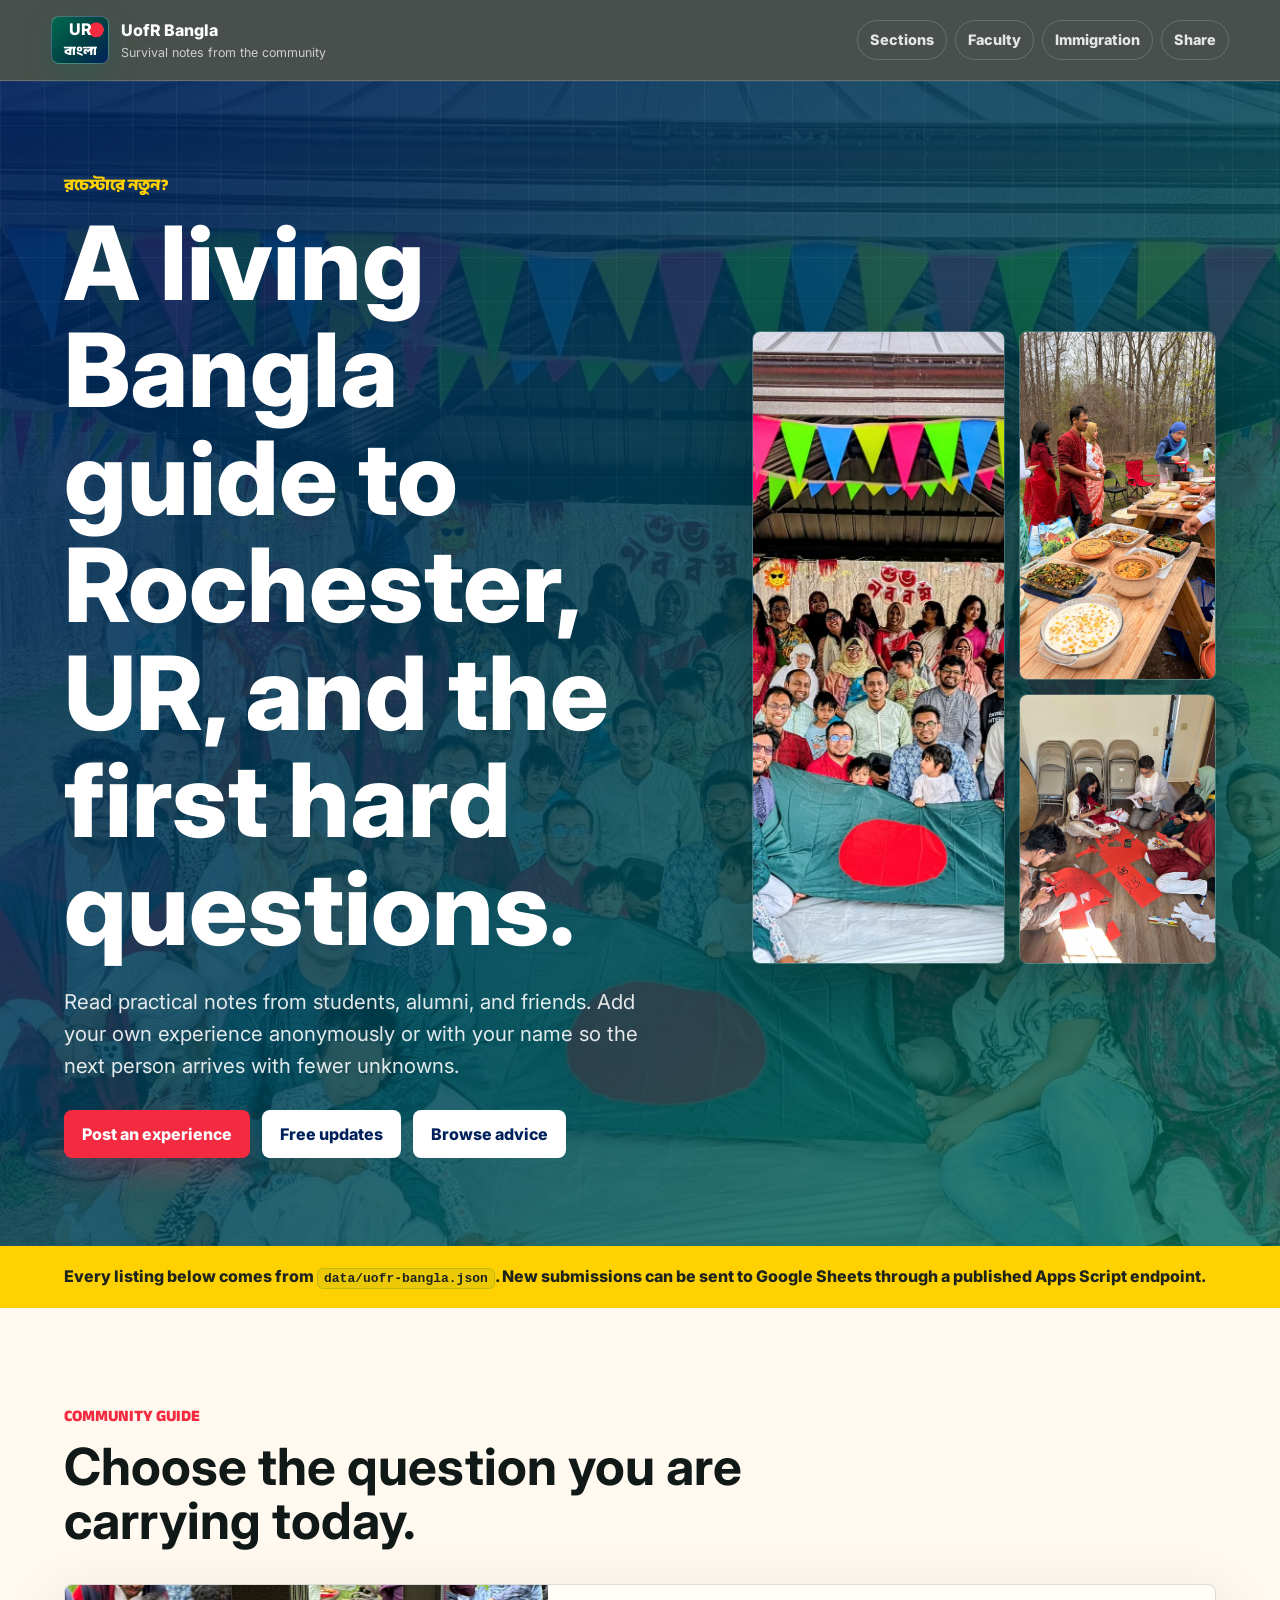
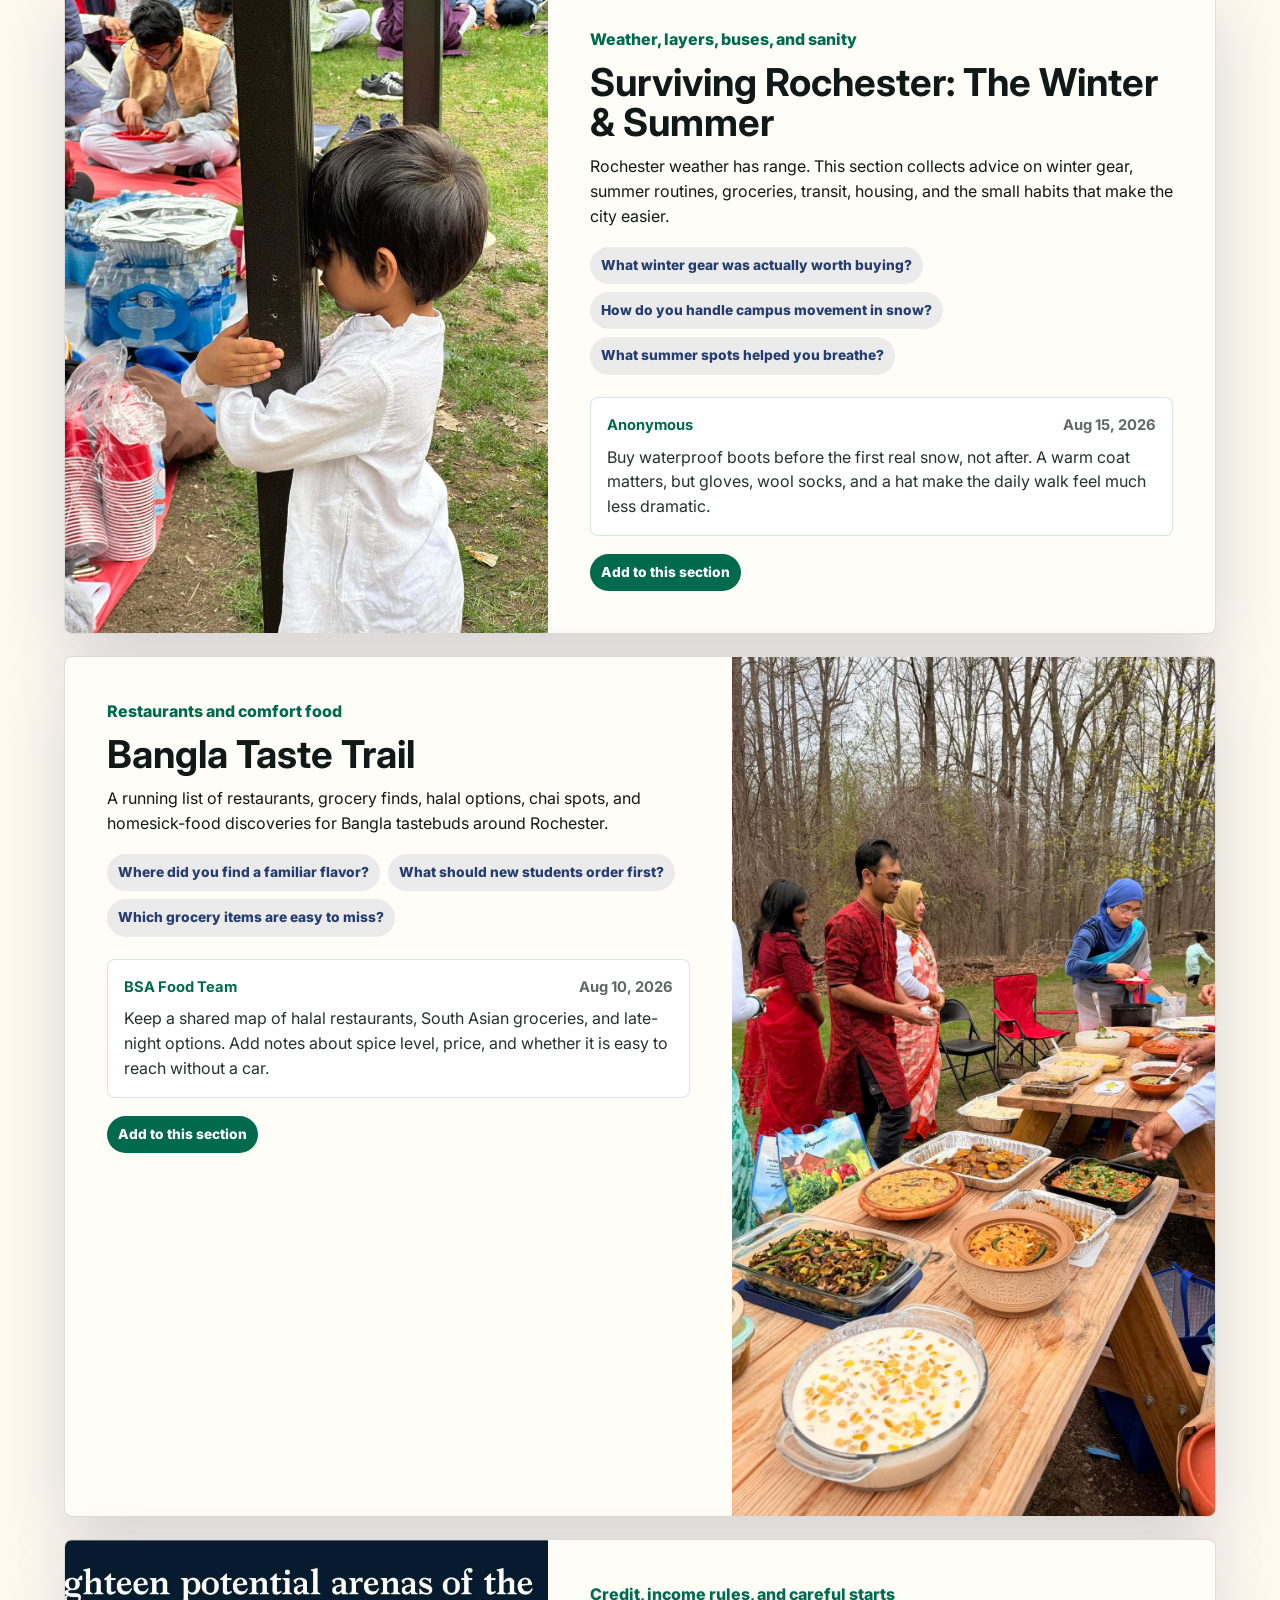
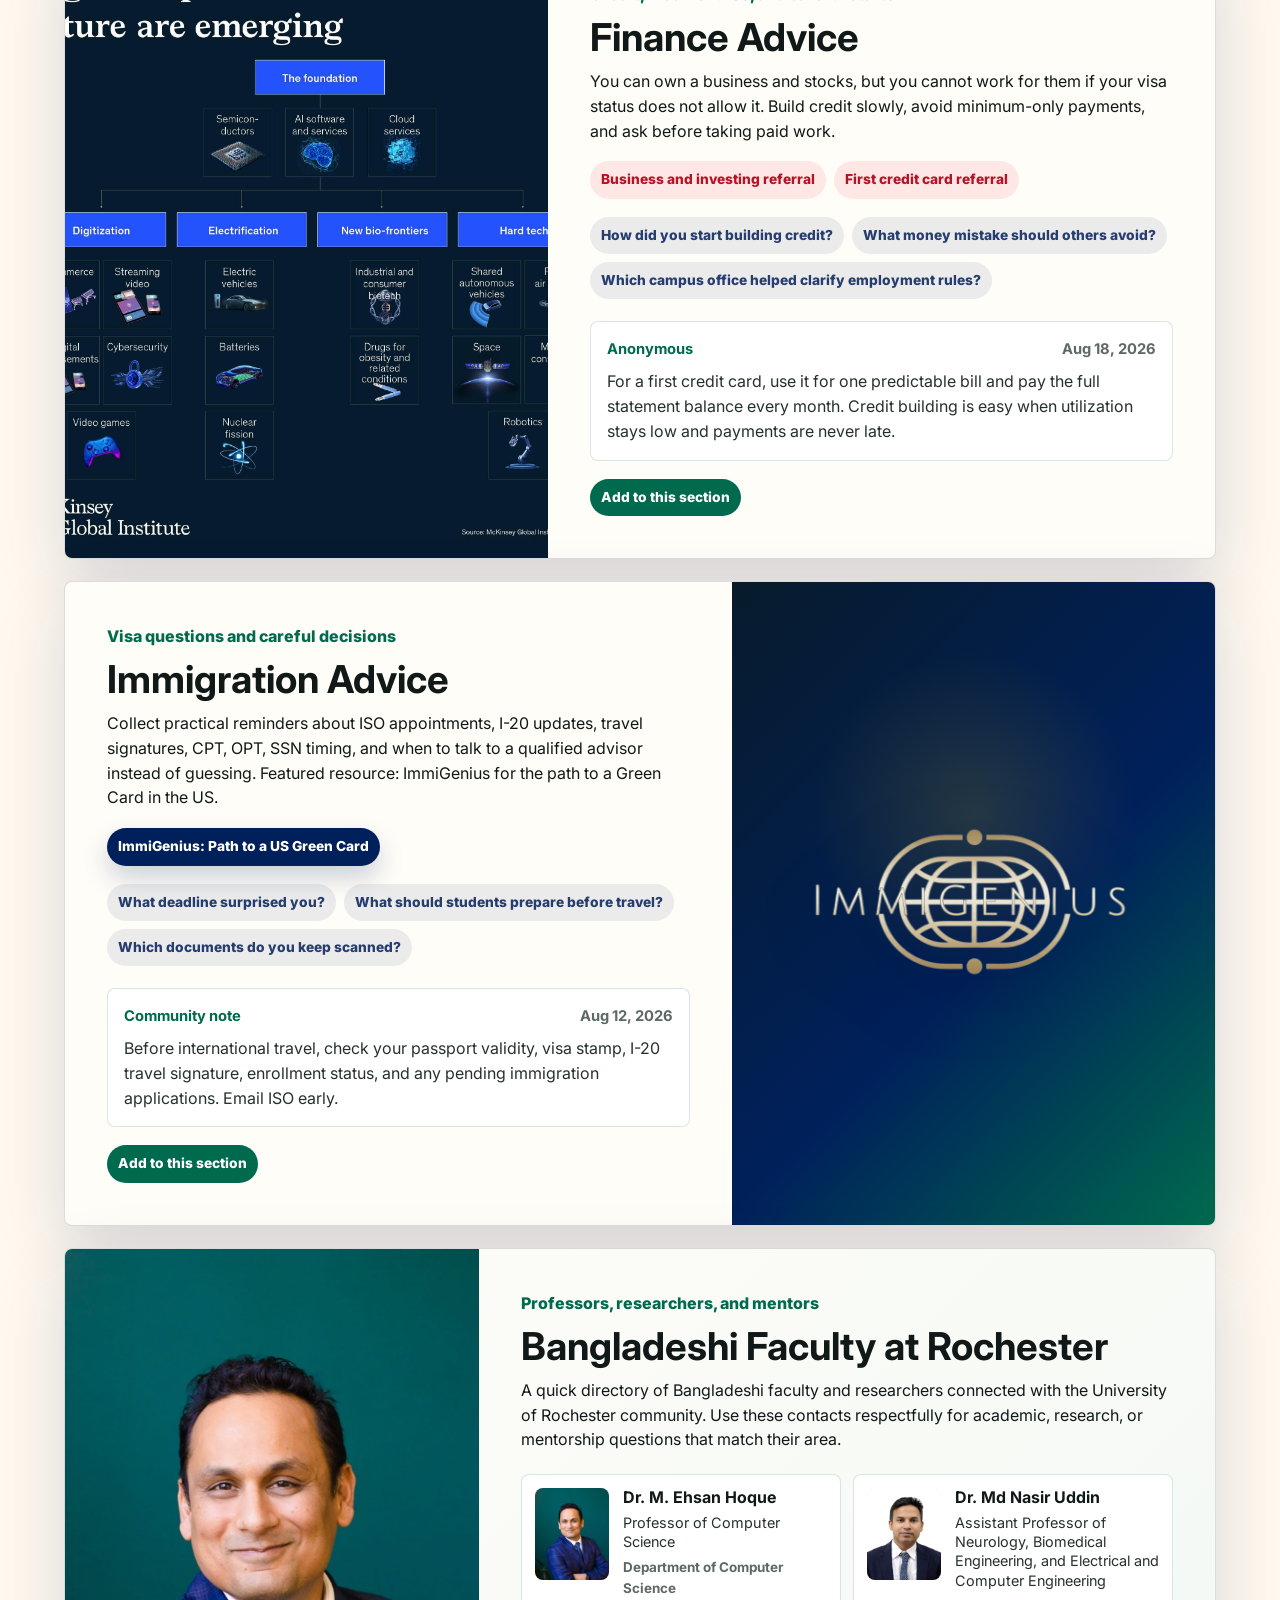
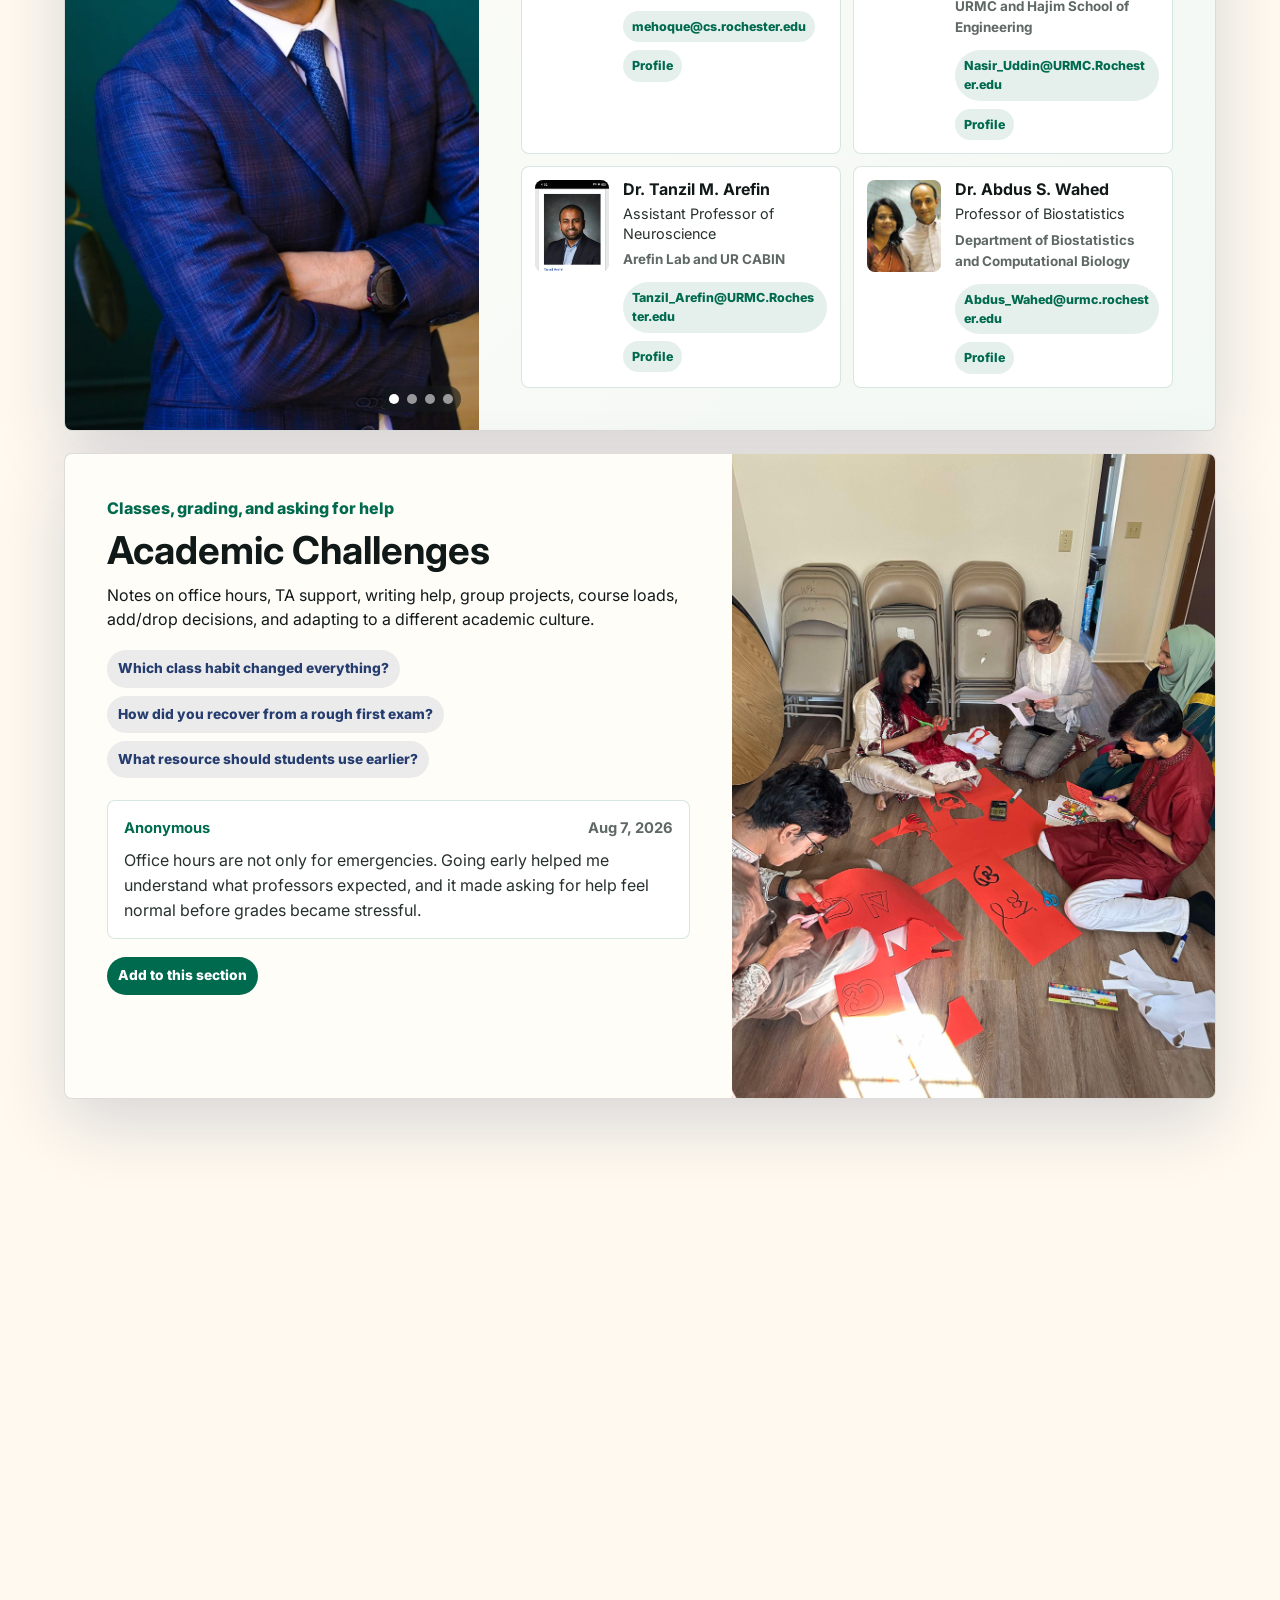
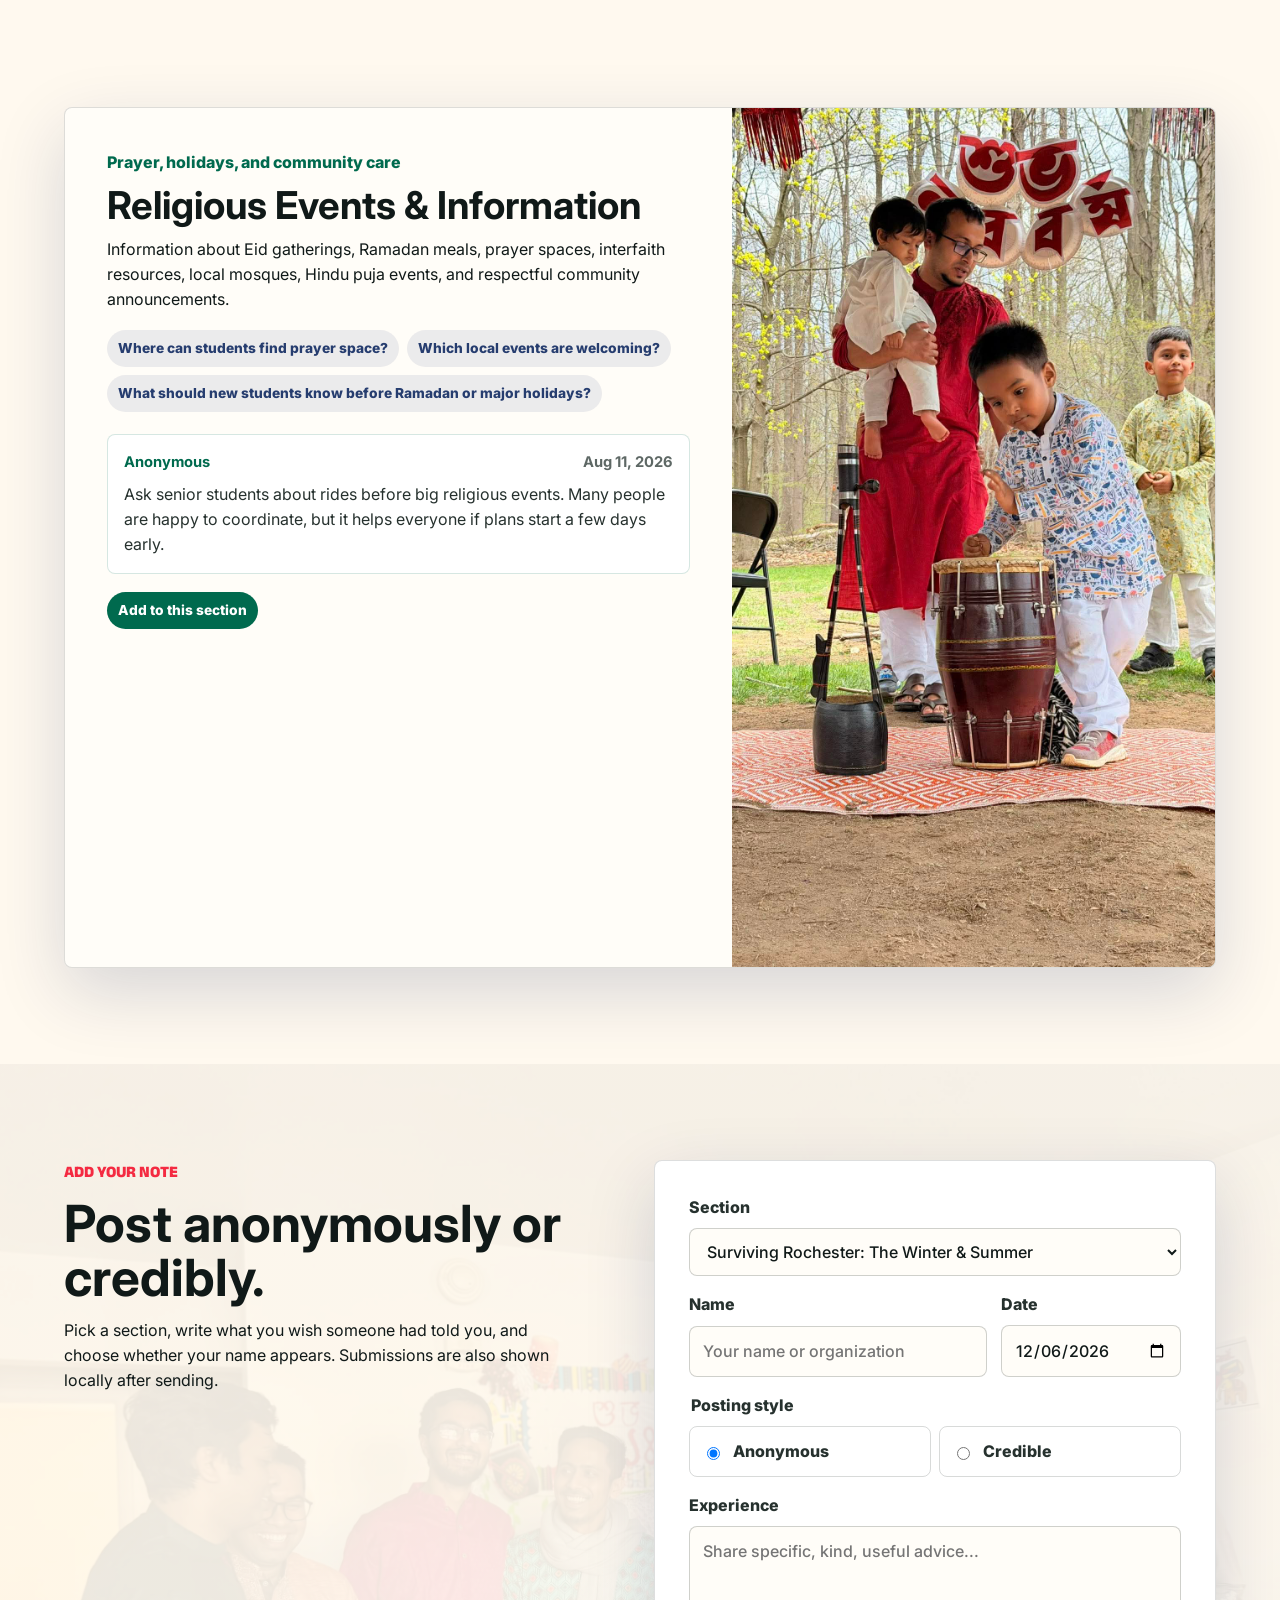
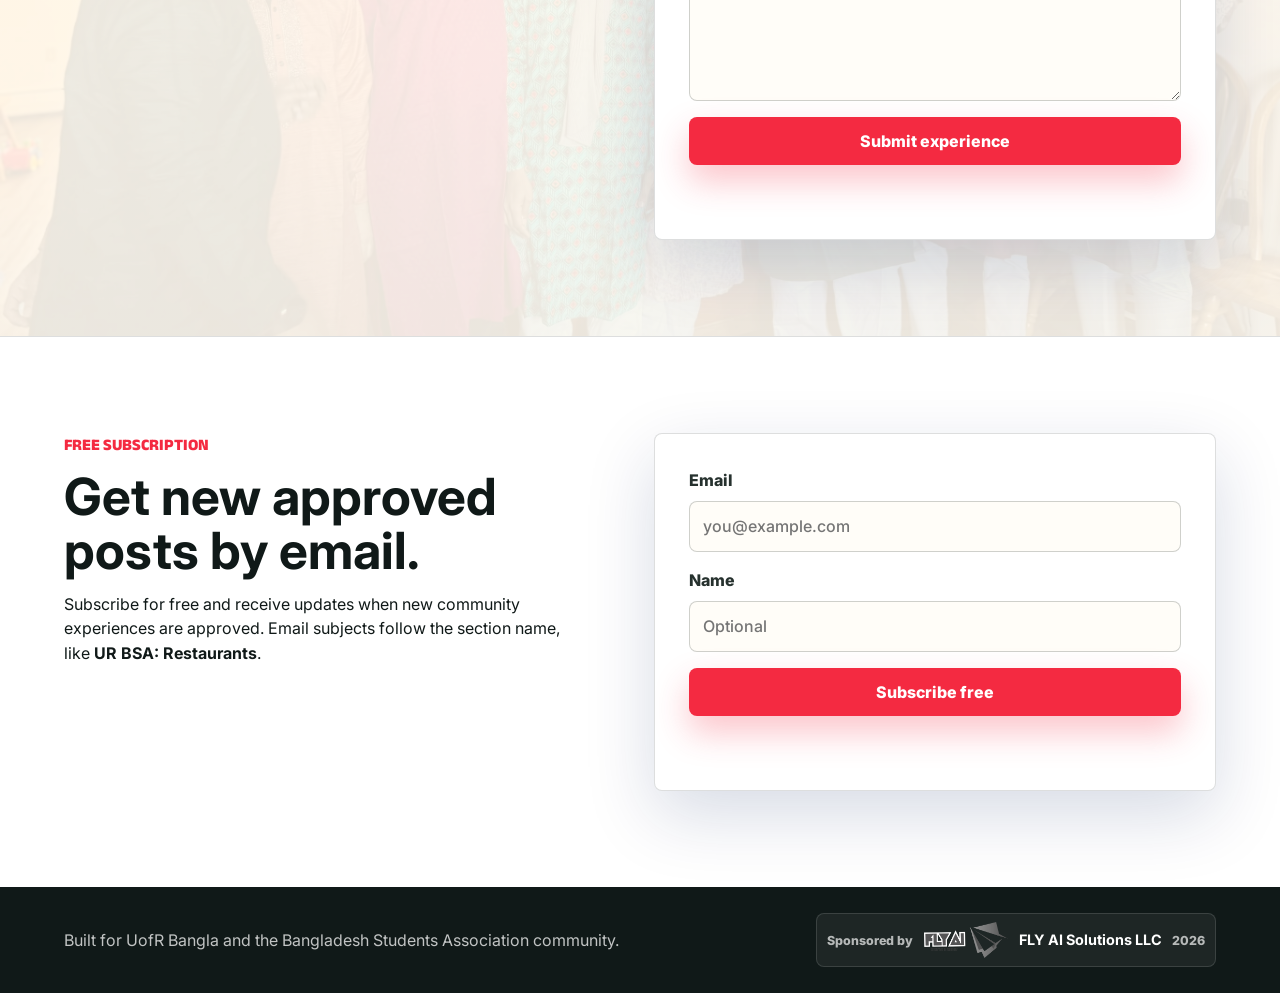
==== index.html @ 33d8afe2 "frontend first push" ====
<!doctype html>
<html lang="en">
  <head>
    <meta charset="utf-8" />
    <meta name="viewport" content="width=device-width, initial-scale=1" />
    <title>UofR Bangla | Community Field Guide</title>
    <meta
      name="description"
      content="A community-powered one-page guide for Bangladeshi students and friends at the University of Rochester."
    />
    <link rel="preconnect" href="https://fonts.googleapis.com" />
    <link rel="preconnect" href="https://fonts.gstatic.com" crossorigin />
    <link
      href="https://fonts.googleapis.com/css2?family=Anek+Bangla:wght@500;600;700;800&family=Inter:wght@400;500;600;700;800&display=swap"
      rel="stylesheet"
    />
    <link rel="stylesheet" href="assets/css/uofr-bangla.css" />
  </head>
  <body>
    <header class="topbar">
      <a class="brand" href="index.html" aria-label="UofR Bangla home">
        <span class="brand-mark">
          <strong>UR</strong>
          <em>বাংলা</em>
        </span>
        <span>
          <strong>UofR Bangla</strong>
          <small>Survival notes from the community</small>
        </span>
      </a>
      <nav class="nav" aria-label="Page sections">
        <a href="#sections">Sections</a>
        <a href="#bangladeshi-faculty">Faculty</a>
        <a href="#immigration-advice">Immigration</a>
        <a href="#share">Share</a>
      </nav>
    </header>

    <main>
      <section class="hero" aria-labelledby="page-title">
        <div class="hero-copy">
          <p class="eyebrow">রচেস্টারে নতুন?</p>
          <h1 id="page-title">A living Bangla guide to Rochester, UR, and the first hard questions.</h1>
          <p>
            Read practical notes from students, alumni, and friends. Add your own experience anonymously or with your name
            so the next person arrives with fewer unknowns.
          </p>
          <div class="hero-actions">
            <a class="button primary" href="#share">Post an experience</a>
            <a class="button secondary" href="#subscribe">Free updates</a>
            <a class="button secondary" href="#sections">Browse advice</a>
          </div>
        </div>
        <div class="hero-gallery" aria-label="UofR Bangla community photos">
          <img src="assets/images/group_photo.JPEG" alt="Bangladeshi student community group photo" />
          <img src="assets/images/pohela_boishak_food.JPEG" alt="Pohela Boishakh food table" />
          <img src="assets/images/working_together.JPEG" alt="Students working together" />
        </div>
      </section>

      <section class="intro-band">
        <p>
          Every listing below comes from <code>data/uofr-bangla.json</code>. New submissions can be sent to Google Sheets
          through a published Apps Script endpoint.
        </p>
      </section>

      <section class="section-shell" id="sections">
        <div class="section-heading">
          <p class="eyebrow">Community guide</p>
          <h2>Choose the question you are carrying today.</h2>
        </div>
        <div class="section-grid" id="sectionGrid" aria-live="polite"></div>
      </section>

      <section class="share-panel" id="share" aria-labelledby="share-title">
        <div>
          <p class="eyebrow">Add your note</p>
          <h2 id="share-title">Post anonymously or credibly.</h2>
          <p>
            Pick a section, write what you wish someone had told you, and choose whether your name appears. Submissions
            are also shown locally after sending.
          </p>
        </div>

        <form class="experience-form" id="experienceForm">
          <label>
            Section
            <select name="section" id="sectionSelect" required></select>
          </label>

          <div class="form-row">
            <label>
              Name
              <input name="name" type="text" maxlength="80" placeholder="Your name or organization" />
            </label>
            <label>
              Date
              <input name="date" type="date" required />
            </label>
          </div>

          <fieldset>
            <legend>Posting style</legend>
            <label class="radio-card">
              <input type="radio" name="visibility" value="anonymous" checked />
              <span>Anonymous</span>
            </label>
            <label class="radio-card">
              <input type="radio" name="visibility" value="credible" />
              <span>Credible</span>
            </label>
          </fieldset>

          <label>
            Experience
            <textarea
              name="experience"
              rows="6"
              minlength="20"
              maxlength="1200"
              placeholder="Share specific, kind, useful advice..."
              required
            ></textarea>
          </label>

          <button class="button primary" type="submit">Submit experience</button>
          <p class="form-status" id="formStatus" role="status" aria-live="polite"></p>
        </form>
      </section>

      <section class="subscribe-panel" id="subscribe" aria-labelledby="subscribe-title">
        <div>
          <p class="eyebrow">Free subscription</p>
          <h2 id="subscribe-title">Get new approved posts by email.</h2>
          <p>
            Subscribe for free and receive updates when new community experiences are approved. Email subjects follow the
            section name, like <strong>UR BSA: Restaurants</strong>.
          </p>
        </div>
        <form class="subscribe-form" id="subscribeForm">
          <label>
            Email
            <input name="email" type="email" maxlength="180" placeholder="you@example.com" required />
          </label>
          <label>
            Name
            <input name="name" type="text" maxlength="100" placeholder="Optional" />
          </label>
          <button class="button primary" type="submit">Subscribe free</button>
          <p class="form-status" id="subscribeStatus" role="status" aria-live="polite"></p>
        </form>
      </section>
    </main>

    <footer class="footer">
      <p>Built for UofR Bangla and the Bangladesh Students Association community.</p>
      <a class="sponsor" href="https://flyai.online" target="_blank" rel="noopener">
        <span>Sponsored by</span>
        <img src="assets/images/fly-ai-short-logo.png" alt="FLY AI Solutions LLC" />
        <strong>FLY AI Solutions LLC</strong>
        <small>2026</small>
      </a>
    </footer>

    <script>
      window.UR_BANGLA_API_BASE = window.UR_BANGLA_API_BASE || "http://127.0.0.1:9007";
    </script>
    <script src="assets/js/uofr-bangla.js" defer></script>
  </body>
</html>
---- assets/css/uofr-bangla.css ----
:root {
  --blue: #00205b;
  --gold: #ffd100;
  --green: #006a4e;
  --red: #f42a41;
  --ink: #101918;
  --muted: #5e6865;
  --paper: #fff9ef;
  --cream: #fffdf8;
  --line: rgba(16, 25, 24, 0.14);
  --shadow: 0 24px 70px rgba(0, 32, 91, 0.16);
}

* {
  box-sizing: border-box;
}

html {
  scroll-behavior: smooth;
}

body {
  margin: 0;
  background: var(--paper);
  color: var(--ink);
  font-family: Inter, system-ui, -apple-system, BlinkMacSystemFont, "Segoe UI", sans-serif;
  line-height: 1.55;
}

a {
  color: inherit;
}

img {
  display: block;
  max-width: 100%;
}

code {
  border: 1px solid rgba(0, 106, 78, 0.18);
  border-radius: 6px;
  background: rgba(0, 106, 78, 0.08);
  padding: 2px 6px;
}

.topbar {
  position: sticky;
  top: 0;
  z-index: 20;
  display: flex;
  align-items: center;
  justify-content: space-between;
  gap: 24px;
  padding: 16px clamp(18px, 4vw, 56px);
  border-bottom: 1px solid rgba(255, 255, 255, 0.18);
  background: rgba(16, 25, 24, 0.76);
  color: #fff;
  backdrop-filter: blur(18px);
}

.brand {
  display: inline-flex;
  align-items: center;
  min-width: 220px;
  gap: 12px;
  text-decoration: none;
}

.brand-mark {
  position: relative;
  display: grid;
  width: 58px;
  height: 48px;
  place-items: center;
  border: 1px solid rgba(255, 255, 255, 0.28);
  border-radius: 8px;
  background:
    radial-gradient(circle at 79% 28%, var(--red) 0 13%, transparent 14%),
    linear-gradient(135deg, var(--green), #003e44 58%, var(--blue));
  color: #fff;
  box-shadow: 0 10px 30px rgba(0, 106, 78, 0.32);
  isolation: isolate;
}

.brand-mark strong,
.brand-mark em {
  display: block;
  line-height: 0.9;
}

.brand-mark strong {
  font-size: 1rem;
  letter-spacing: 0;
}

.brand-mark em {
  font-family: "Anek Bangla", sans-serif;
  font-size: 0.8rem;
  font-style: normal;
  font-weight: 800;
}

.brand strong,
.brand small {
  display: block;
}

.brand strong {
  font-weight: 800;
}

.brand small {
  color: rgba(255, 255, 255, 0.72);
  font-size: 0.78rem;
}

.nav {
  display: flex;
  flex-wrap: wrap;
  justify-content: flex-end;
  gap: 8px;
}

.nav a {
  border: 1px solid rgba(255, 255, 255, 0.18);
  border-radius: 999px;
  padding: 8px 12px;
  color: rgba(255, 255, 255, 0.86);
  font-size: 0.9rem;
  font-weight: 800;
  text-decoration: none;
  transition: background 180ms ease, transform 180ms ease;
}

.nav a:hover {
  background: rgba(255, 255, 255, 0.14);
  transform: translateY(-1px);
}

.hero {
  position: relative;
  display: grid;
  min-height: calc(100vh - 77px);
  grid-template-columns: minmax(0, 0.95fr) minmax(320px, 0.72fr);
  align-items: center;
  gap: clamp(30px, 6vw, 86px);
  overflow: hidden;
  padding: clamp(44px, 8vw, 92px) clamp(18px, 5vw, 72px) clamp(54px, 7vw, 88px);
  background:
    linear-gradient(135deg, rgba(0, 32, 91, 0.92), rgba(0, 106, 78, 0.78)),
    url("../../assets/images/group_photo.JPEG") center / cover;
  color: #fff;
}

.hero::before {
  content: "";
  position: absolute;
  inset: 0;
  background:
    linear-gradient(rgba(255, 255, 255, 0.05) 1px, transparent 1px),
    linear-gradient(90deg, rgba(255, 255, 255, 0.05) 1px, transparent 1px);
  background-size: 44px 44px;
  mask-image: linear-gradient(180deg, #000, transparent 82%);
}

.hero-copy,
.hero-gallery {
  position: relative;
  z-index: 1;
}

.eyebrow {
  margin: 0 0 12px;
  color: var(--red);
  font-family: "Anek Bangla", sans-serif;
  font-size: 1rem;
  font-weight: 800;
  letter-spacing: 0;
  text-transform: uppercase;
}

.hero .eyebrow {
  color: var(--gold);
}

h1,
h2,
h3,
p {
  margin-top: 0;
}

h1,
h2,
h3 {
  letter-spacing: 0;
  line-height: 1.05;
}

h1 {
  max-width: 900px;
  margin-bottom: 24px;
  font-size: clamp(3rem, 8vw, 6.6rem);
  font-weight: 800;
}

h2 {
  margin-bottom: 14px;
  font-size: clamp(2rem, 4vw, 3.4rem);
}

h3 {
  margin-bottom: 12px;
  font-size: clamp(1.55rem, 3vw, 2.45rem);
}

.hero-copy p:not(.eyebrow) {
  max-width: 710px;
  color: rgba(255, 255, 255, 0.88);
  font-size: clamp(1.07rem, 2vw, 1.28rem);
}

.hero-actions {
  display: flex;
  flex-wrap: wrap;
  gap: 12px;
  margin-top: 28px;
}

.button {
  display: inline-flex;
  align-items: center;
  justify-content: center;
  min-height: 48px;
  border: 0;
  border-radius: 8px;
  padding: 12px 18px;
  cursor: pointer;
  font: inherit;
  font-weight: 800;
  text-decoration: none;
  transition: box-shadow 180ms ease, transform 180ms ease, background 180ms ease;
}

.button:hover {
  transform: translateY(-2px);
}

.button.primary {
  background: var(--red);
  color: #fff;
  box-shadow: 0 16px 34px rgba(244, 42, 65, 0.28);
}

.button.secondary {
  background: #fff;
  color: var(--blue);
}

.button.danger {
  background: #7e1624;
  color: #fff;
}

.hero-gallery {
  display: grid;
  min-height: 560px;
  grid-template-columns: 1fr 0.78fr;
  grid-template-rows: 1fr 0.88fr;
  gap: 14px;
}

.hero-gallery img {
  width: 100%;
  height: 100%;
  border: 1px solid rgba(255, 255, 255, 0.2);
  border-radius: 8px;
  object-fit: cover;
  box-shadow: 0 24px 70px rgba(0, 0, 0, 0.28);
  animation: floatIn 760ms both ease;
}

.hero-gallery img:first-child {
  grid-row: 1 / 3;
}

.hero-gallery img:nth-child(2) {
  animation-delay: 120ms;
}

.hero-gallery img:nth-child(3) {
  animation-delay: 240ms;
}

.intro-band {
  padding: 18px clamp(18px, 5vw, 72px);
  background: var(--gold);
  color: #1e241d;
  font-weight: 800;
}

.intro-band p {
  margin: 0 auto;
  max-width: 1180px;
}

.section-shell,
.share-panel,
.subscribe-panel {
  padding: clamp(56px, 8vw, 96px) clamp(18px, 5vw, 72px);
}

.section-heading {
  max-width: 860px;
  margin-bottom: 36px;
}

.section-grid {
  display: grid;
  gap: 22px;
}

.guide-section {
  display: grid;
  grid-template-columns: minmax(260px, 0.42fr) minmax(0, 0.58fr);
  overflow: hidden;
  border: 1px solid var(--line);
  border-radius: 8px;
  background: var(--cream);
  box-shadow: var(--shadow);
}

.guide-section:nth-child(even) {
  grid-template-columns: minmax(0, 0.58fr) minmax(260px, 0.42fr);
}

.guide-section:nth-child(even) .section-photo {
  grid-column: 2;
}

.guide-section:nth-child(even) .section-body {
  grid-column: 1;
  grid-row: 1;
}

.section-photo {
  position: relative;
  min-height: 430px;
  overflow: hidden;
  background: #dce9e2;
}

.section-photo img {
  width: 100%;
  height: 100%;
  object-fit: cover;
}

.section-carousel img {
  position: absolute;
  inset: 0;
  opacity: 0;
  transform: scale(1.035);
  transition: opacity 520ms ease, transform 1200ms ease;
}

.section-carousel img.is-active {
  opacity: 1;
  transform: scale(1);
}

.carousel-dots {
  position: absolute;
  right: 18px;
  bottom: 18px;
  z-index: 2;
  display: flex;
  gap: 8px;
  border-radius: 999px;
  background: rgba(16, 25, 24, 0.46);
  padding: 8px;
  backdrop-filter: blur(12px);
}

.carousel-dots button {
  width: 10px;
  height: 10px;
  border: 0;
  border-radius: 50%;
  background: rgba(255, 255, 255, 0.56);
  cursor: pointer;
  padding: 0;
}

.carousel-dots button.is-active {
  background: #fff;
}

.section-body {
  padding: clamp(22px, 4vw, 42px);
}

.faculty-section {
  grid-template-columns: 0.36fr 0.64fr;
  background: linear-gradient(135deg, #fffdf8, #f2f8f4);
}

.faculty-section:nth-child(even) {
  grid-template-columns: 0.36fr 0.64fr;
}

.faculty-section:nth-child(even) .section-photo,
.faculty-section .section-photo {
  grid-column: 1;
}

.faculty-section:nth-child(even) .section-body,
.faculty-section .section-body {
  grid-column: 2;
  grid-row: 1;
}

.faculty-section .section-photo {
  min-height: 100%;
}

.faculty-section .section-carousel img {
  object-position: center top;
}

.section-kicker {
  margin-bottom: 10px;
  color: var(--green);
  font-weight: 800;
}

.resource-links,
.prompt-list {
  display: flex;
  flex-wrap: wrap;
  gap: 8px;
  margin: 18px 0;
}

.resource-links a,
.prompt-list span,
.mini-action {
  border-radius: 999px;
  padding: 8px 11px;
  font-size: 0.86rem;
  font-weight: 800;
}

.resource-links a {
  background: rgba(244, 42, 65, 0.1);
  color: #b71327;
  text-decoration: none;
}

#immigration-advice .resource-links a {
  background: var(--blue);
  color: #fff;
  box-shadow: 0 12px 26px rgba(0, 32, 91, 0.2);
}

#immigration-advice .section-photo {
  display: grid;
  place-items: center;
  background:
    radial-gradient(circle at 50% 36%, rgba(255, 209, 0, 0.14), transparent 34%),
    linear-gradient(135deg, #071b2b, #00205b 56%, #006a4e);
  padding: clamp(28px, 6vw, 58px);
}

#immigration-advice .section-photo img {
  width: min(100%, 420px);
  height: auto;
  object-fit: contain;
  filter: drop-shadow(0 20px 36px rgba(0, 0, 0, 0.26));
}

.prompt-list span {
  background: rgba(0, 32, 91, 0.08);
  color: #263d6f;
}

.experiences {
  display: grid;
  gap: 10px;
  margin-top: 22px;
}

.faculty-grid {
  display: grid;
  grid-template-columns: repeat(auto-fit, minmax(230px, 1fr));
  gap: 12px;
  margin-top: 22px;
}

.faculty-card {
  display: grid;
  grid-template-columns: 74px minmax(0, 1fr);
  gap: 14px;
  border: 1px solid rgba(0, 106, 78, 0.16);
  border-radius: 8px;
  background: #fff;
  padding: 13px;
  min-width: 0;
}

.faculty-card img {
  width: 74px;
  height: 92px;
  border-radius: 8px;
  object-fit: cover;
  object-position: center top;
  background: #e8eee9;
}

.faculty-card h4 {
  margin: 0 0 6px;
  font-size: 1rem;
  line-height: 1.15;
  overflow-wrap: anywhere;
}

.faculty-card p {
  margin-bottom: 6px;
  color: #26312e;
  font-size: 0.9rem;
  line-height: 1.35;
  overflow-wrap: anywhere;
}

.faculty-card span {
  display: block;
  color: var(--muted);
  font-size: 0.84rem;
  font-weight: 700;
  overflow-wrap: anywhere;
}

.faculty-actions {
  display: flex;
  flex-wrap: wrap;
  gap: 8px;
  margin-top: 12px;
}

.faculty-actions a {
  max-width: 100%;
  border-radius: 999px;
  background: rgba(0, 106, 78, 0.1);
  color: var(--green);
  padding: 6px 9px;
  font-size: 0.78rem;
  font-weight: 800;
  text-decoration: none;
  overflow-wrap: anywhere;
  word-break: break-word;
}

.experience-card {
  border: 1px solid rgba(0, 106, 78, 0.16);
  border-radius: 8px;
  background: #fff;
  padding: 16px;
}

.experience-card p {
  margin-bottom: 0;
  color: #26312e;
}

.experience-meta {
  display: flex;
  flex-wrap: wrap;
  align-items: center;
  justify-content: space-between;
  gap: 8px;
  margin-bottom: 8px;
  color: var(--green);
  font-size: 0.92rem;
}

.experience-meta time {
  color: var(--muted);
  font-weight: 700;
}

.mini-action {
  display: inline-flex;
  margin-top: 18px;
  background: var(--green);
  color: #fff;
  text-decoration: none;
}

.share-panel,
.subscribe-panel {
  display: grid;
  grid-template-columns: minmax(0, 0.48fr) minmax(320px, 0.52fr);
  gap: clamp(30px, 6vw, 72px);
}

.share-panel {
  background:
    linear-gradient(rgba(255, 249, 239, 0.92), rgba(255, 249, 239, 0.92)),
    url("../images/group_photo_part.JPEG") center / cover;
}

.subscribe-panel {
  border-top: 1px solid var(--line);
  background: #fff;
}

.share-panel > div,
.subscribe-panel > div {
  position: sticky;
  top: 110px;
  align-self: start;
}

.experience-form,
.subscribe-form {
  display: grid;
  gap: 16px;
  border: 1px solid var(--line);
  border-radius: 8px;
  background: #fff;
  padding: clamp(20px, 4vw, 34px);
  box-shadow: var(--shadow);
}

label,
fieldset {
  display: grid;
  gap: 8px;
  margin: 0;
  color: #26312e;
  font-weight: 800;
}

.form-row {
  display: grid;
  grid-template-columns: 1fr 180px;
  gap: 14px;
}

input,
select,
textarea {
  width: 100%;
  border: 1px solid rgba(16, 25, 24, 0.2);
  border-radius: 8px;
  background: #fffdf8;
  color: var(--ink);
  font: inherit;
  font-weight: 500;
  padding: 12px 13px;
}

textarea {
  resize: vertical;
}

input:focus,
select:focus,
textarea:focus {
  border-color: var(--green);
  box-shadow: 0 0 0 4px rgba(0, 106, 78, 0.14);
  outline: 0;
}

fieldset {
  grid-template-columns: repeat(2, minmax(0, 1fr));
  border: 0;
  padding: 0;
}

legend {
  grid-column: 1 / -1;
  margin-bottom: 8px;
}

.radio-card {
  display: flex;
  align-items: center;
  gap: 10px;
  border: 1px solid rgba(16, 25, 24, 0.16);
  border-radius: 8px;
  padding: 12px;
  cursor: pointer;
}

.radio-card input {
  width: auto;
}

.form-status {
  min-height: 24px;
  margin: 0;
  color: var(--green);
  font-weight: 800;
}

.load-error {
  border: 1px solid rgba(244, 42, 65, 0.24);
  border-radius: 8px;
  background: rgba(244, 42, 65, 0.08);
  padding: 18px;
  color: #9d1020;
  font-weight: 800;
}

.footer {
  display: flex;
  flex-wrap: wrap;
  align-items: center;
  justify-content: space-between;
  gap: 18px;
  padding: 26px clamp(18px, 5vw, 72px);
  background: #101918;
  color: rgba(255, 255, 255, 0.74);
}

.footer p {
  margin: 0;
}

.sponsor {
  display: inline-flex;
  align-items: center;
  gap: 10px;
  min-width: 0;
  border: 1px solid rgba(255, 255, 255, 0.13);
  border-radius: 8px;
  background: rgba(255, 255, 255, 0.06);
  padding: 8px 10px;
  color: #fff;
  text-decoration: none;
}

.sponsor span,
.sponsor small {
  color: rgba(255, 255, 255, 0.68);
  font-size: 0.78rem;
  font-weight: 800;
}

.sponsor img {
  width: 86px;
  height: 36px;
  object-fit: contain;
}

.sponsor strong {
  font-size: 0.9rem;
  overflow-wrap: anywhere;
}

.admin-page {
  background: #f6f7f4;
}

.admin-shell {
  padding: clamp(40px, 6vw, 76px) clamp(18px, 5vw, 72px);
}

.admin-login {
  max-width: 780px;
}

.admin-login h1,
.admin-dashboard h1 {
  color: var(--ink);
  font-size: clamp(2.4rem, 6vw, 5.4rem);
}

.admin-dashboard-header {
  display: flex;
  align-items: flex-start;
  justify-content: space-between;
  gap: 18px;
  margin-bottom: 24px;
}

.admin-actions,
.admin-post-actions {
  display: flex;
  flex-wrap: wrap;
  gap: 10px;
}

.admin-posts {
  display: grid;
  gap: 14px;
}

.admin-post,
.empty-state {
  border: 1px solid var(--line);
  border-radius: 8px;
  background: #fff;
  padding: clamp(18px, 3vw, 26px);
  box-shadow: 0 16px 42px rgba(0, 32, 91, 0.08);
}

.admin-post h2 {
  margin-bottom: 10px;
  font-size: 1.35rem;
}

.admin-post p {
  color: #26312e;
  overflow-wrap: anywhere;
}

.admin-post-meta {
  display: flex;
  flex-wrap: wrap;
  justify-content: space-between;
  gap: 10px;
  margin-bottom: 12px;
  color: var(--green);
  font-weight: 800;
}

.admin-post-meta time {
  color: var(--muted);
}

.empty-state {
  margin: 0;
  color: var(--muted);
  font-weight: 800;
}

.reveal {
  opacity: 0;
  transform: translateY(26px);
  transition: opacity 620ms ease var(--delay), transform 620ms ease var(--delay);
}

.reveal.is-visible {
  opacity: 1;
  transform: translateY(0);
}

@keyframes floatIn {
  from {
    opacity: 0;
    transform: translateY(22px) scale(0.98);
  }

  to {
    opacity: 1;
    transform: translateY(0) scale(1);
  }
}

@media (max-width: 980px) {
  .topbar,
  .hero,
  .guide-section,
  .share-panel,
  .subscribe-panel {
    grid-template-columns: 1fr;
  }

  .guide-section:nth-child(even) .section-photo,
  .guide-section:nth-child(even) .section-body,
  .faculty-section:nth-child(even) .section-photo,
  .faculty-section:nth-child(even) .section-body,
  .faculty-section .section-photo,
  .faculty-section .section-body {
    grid-column: auto;
    grid-row: auto;
  }

  .topbar {
    align-items: flex-start;
  }

  .nav {
    justify-content: flex-start;
  }

  .hero-gallery {
    min-height: 420px;
  }

  .share-panel > div,
  .subscribe-panel > div {
    position: static;
  }

  .admin-dashboard-header {
    display: grid;
  }
}

@media (max-width: 640px) {
  .topbar {
    position: static;
  }

  .brand {
    min-width: 0;
  }

  .hero {
    min-height: auto;
  }

  .hero-gallery,
  .form-row,
  .faculty-grid,
  fieldset {
    grid-template-columns: 1fr;
  }

  .hero-gallery img:first-child {
    grid-row: auto;
  }

  .hero-gallery {
    min-height: 0;
  }

  .hero-gallery img {
    height: 220px;
  }

  .section-photo {
    min-height: 260px;
  }

  .sponsor {
    width: 100%;
    justify-content: flex-start;
  }

  .admin-actions,
  .admin-post-actions {
    display: grid;
  }
}

@media (prefers-reduced-motion: reduce) {
  *,
  *::before,
  *::after {
    scroll-behavior: auto !important;
    transition-duration: 0.01ms !important;
    animation-duration: 0.01ms !important;
    animation-iteration-count: 1 !important;
  }
}
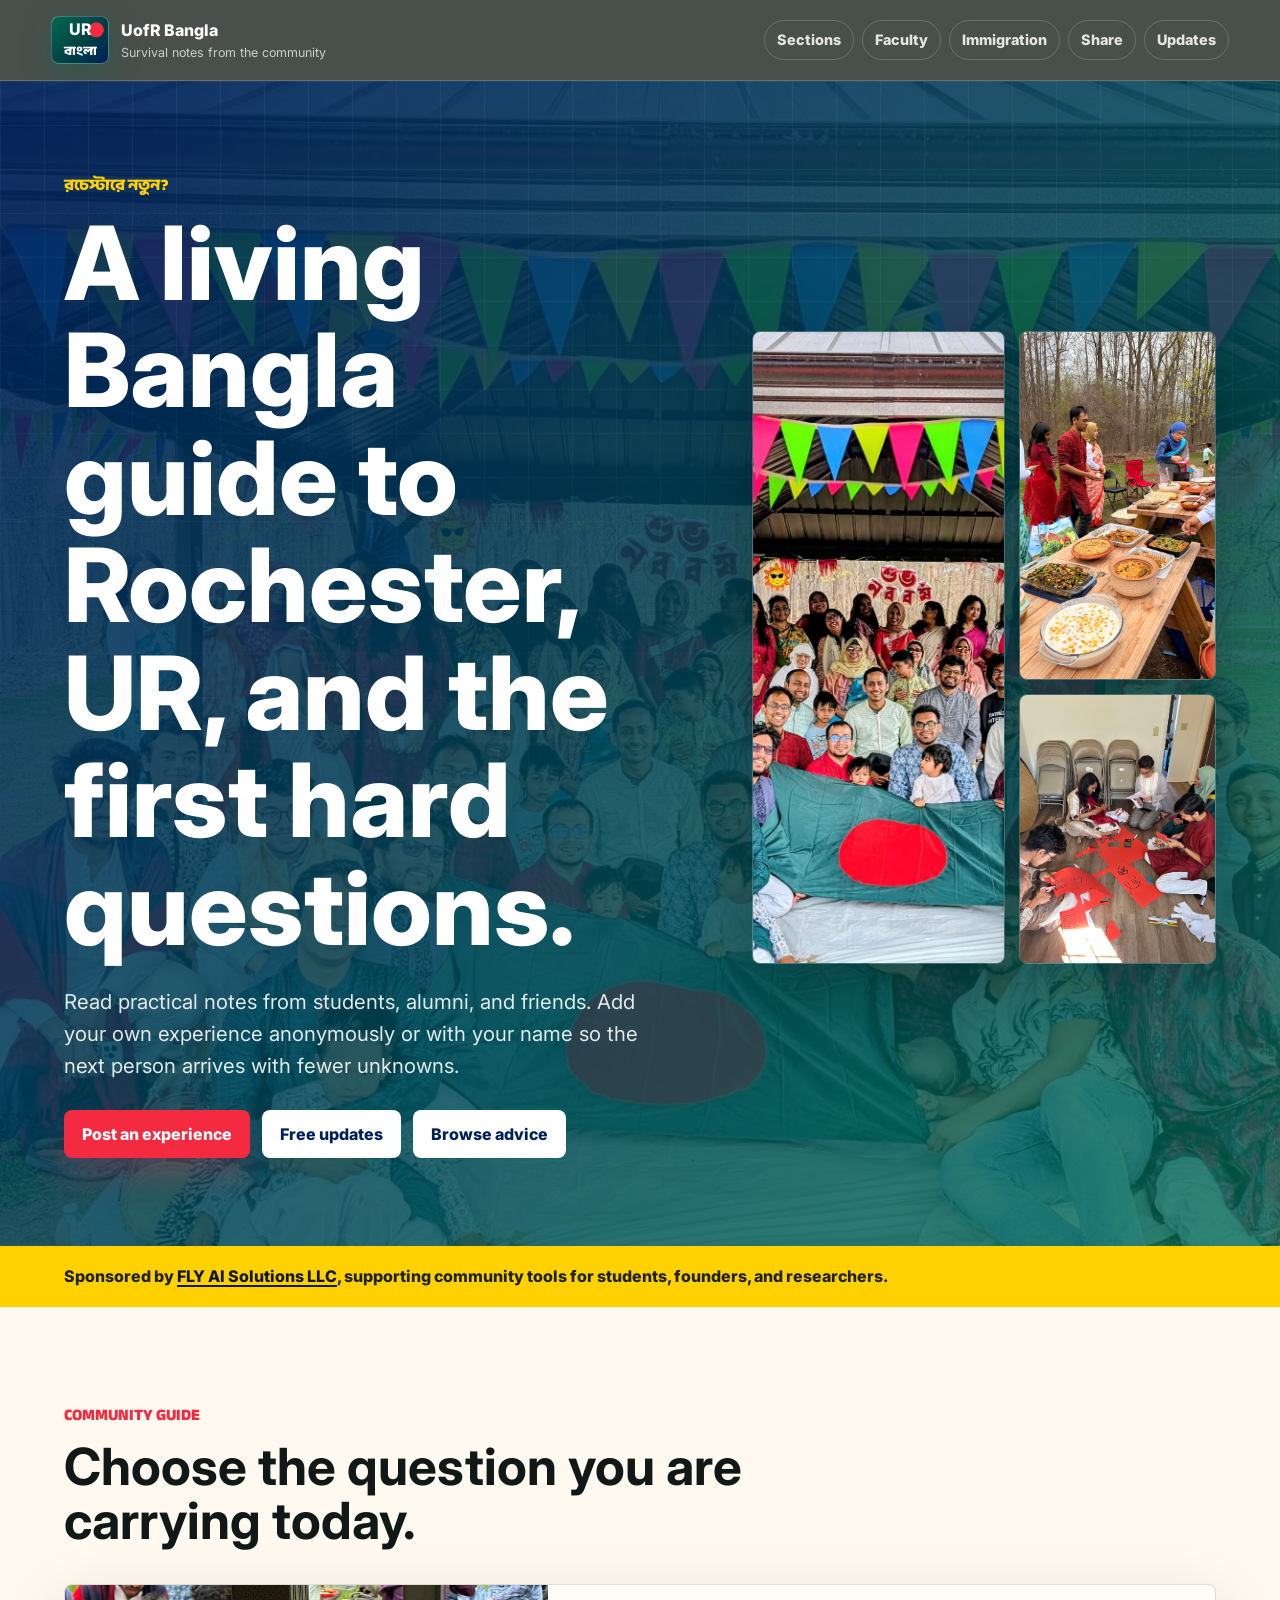
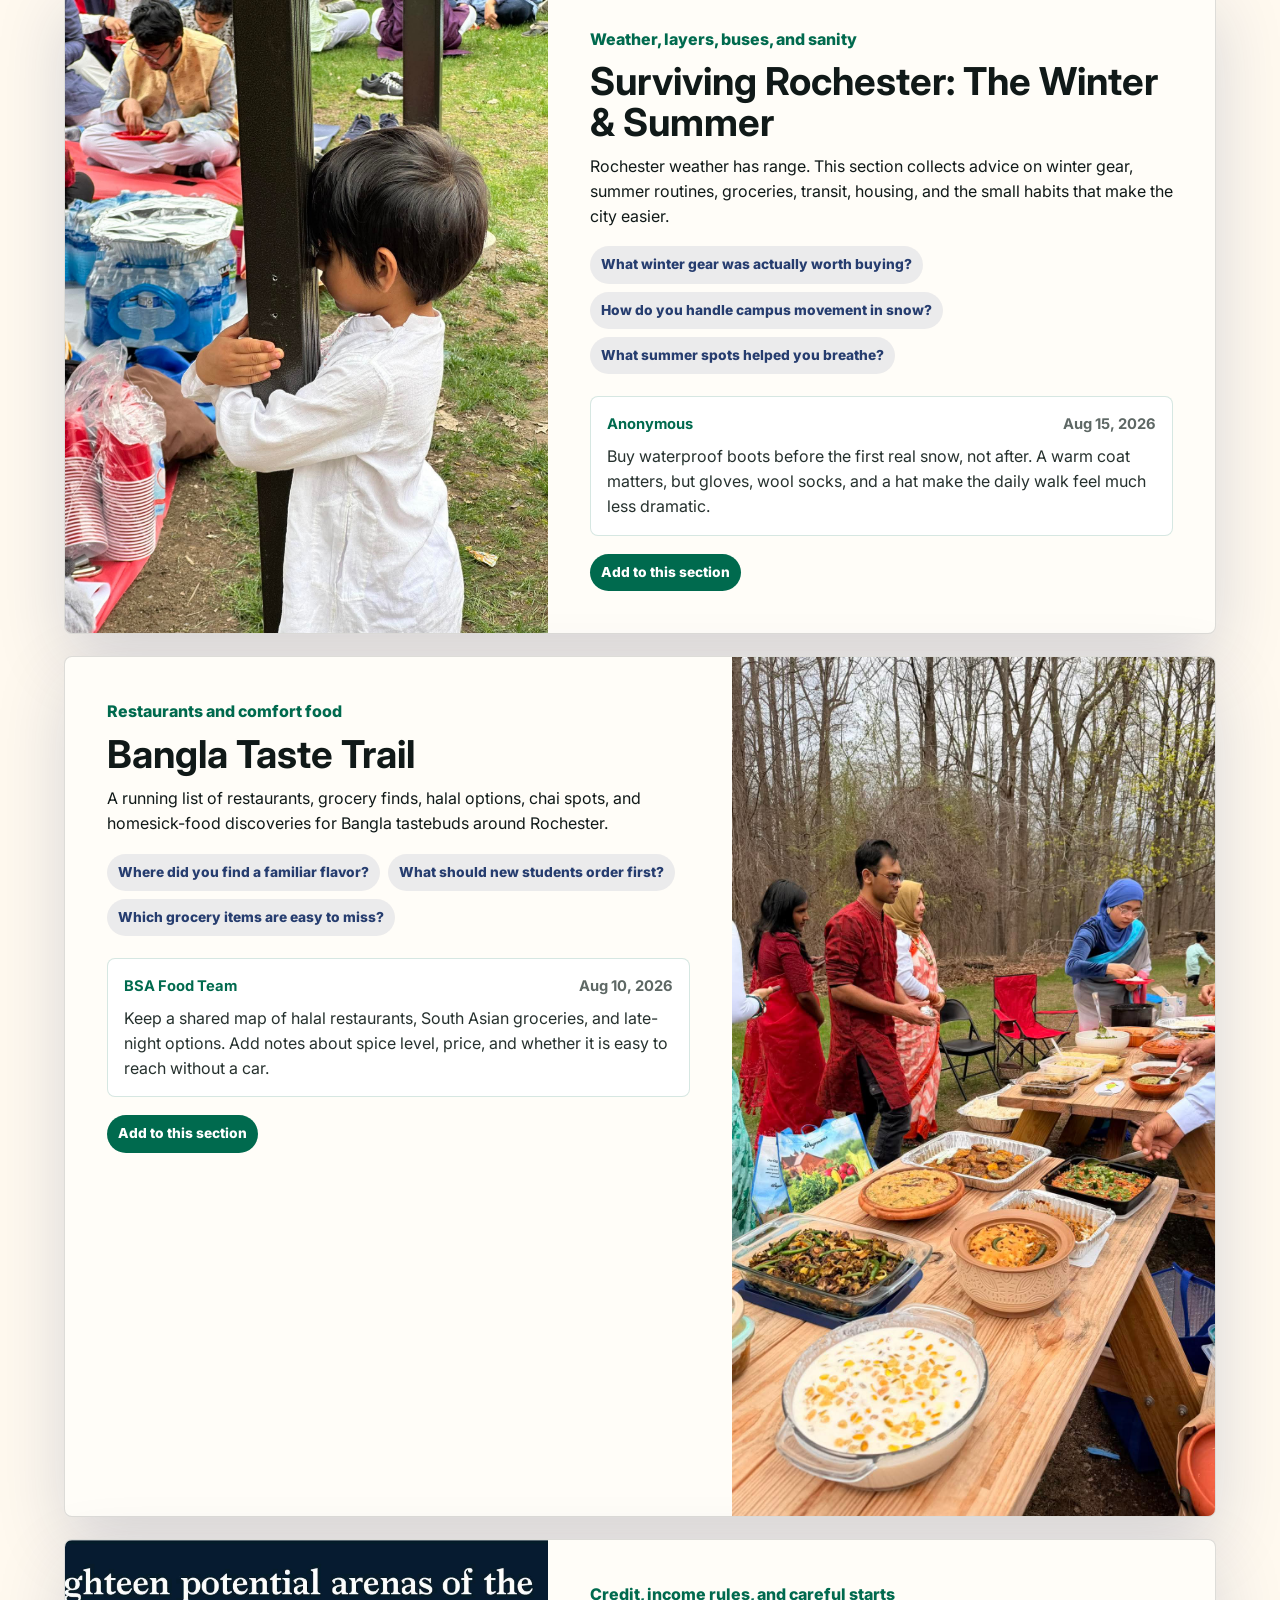
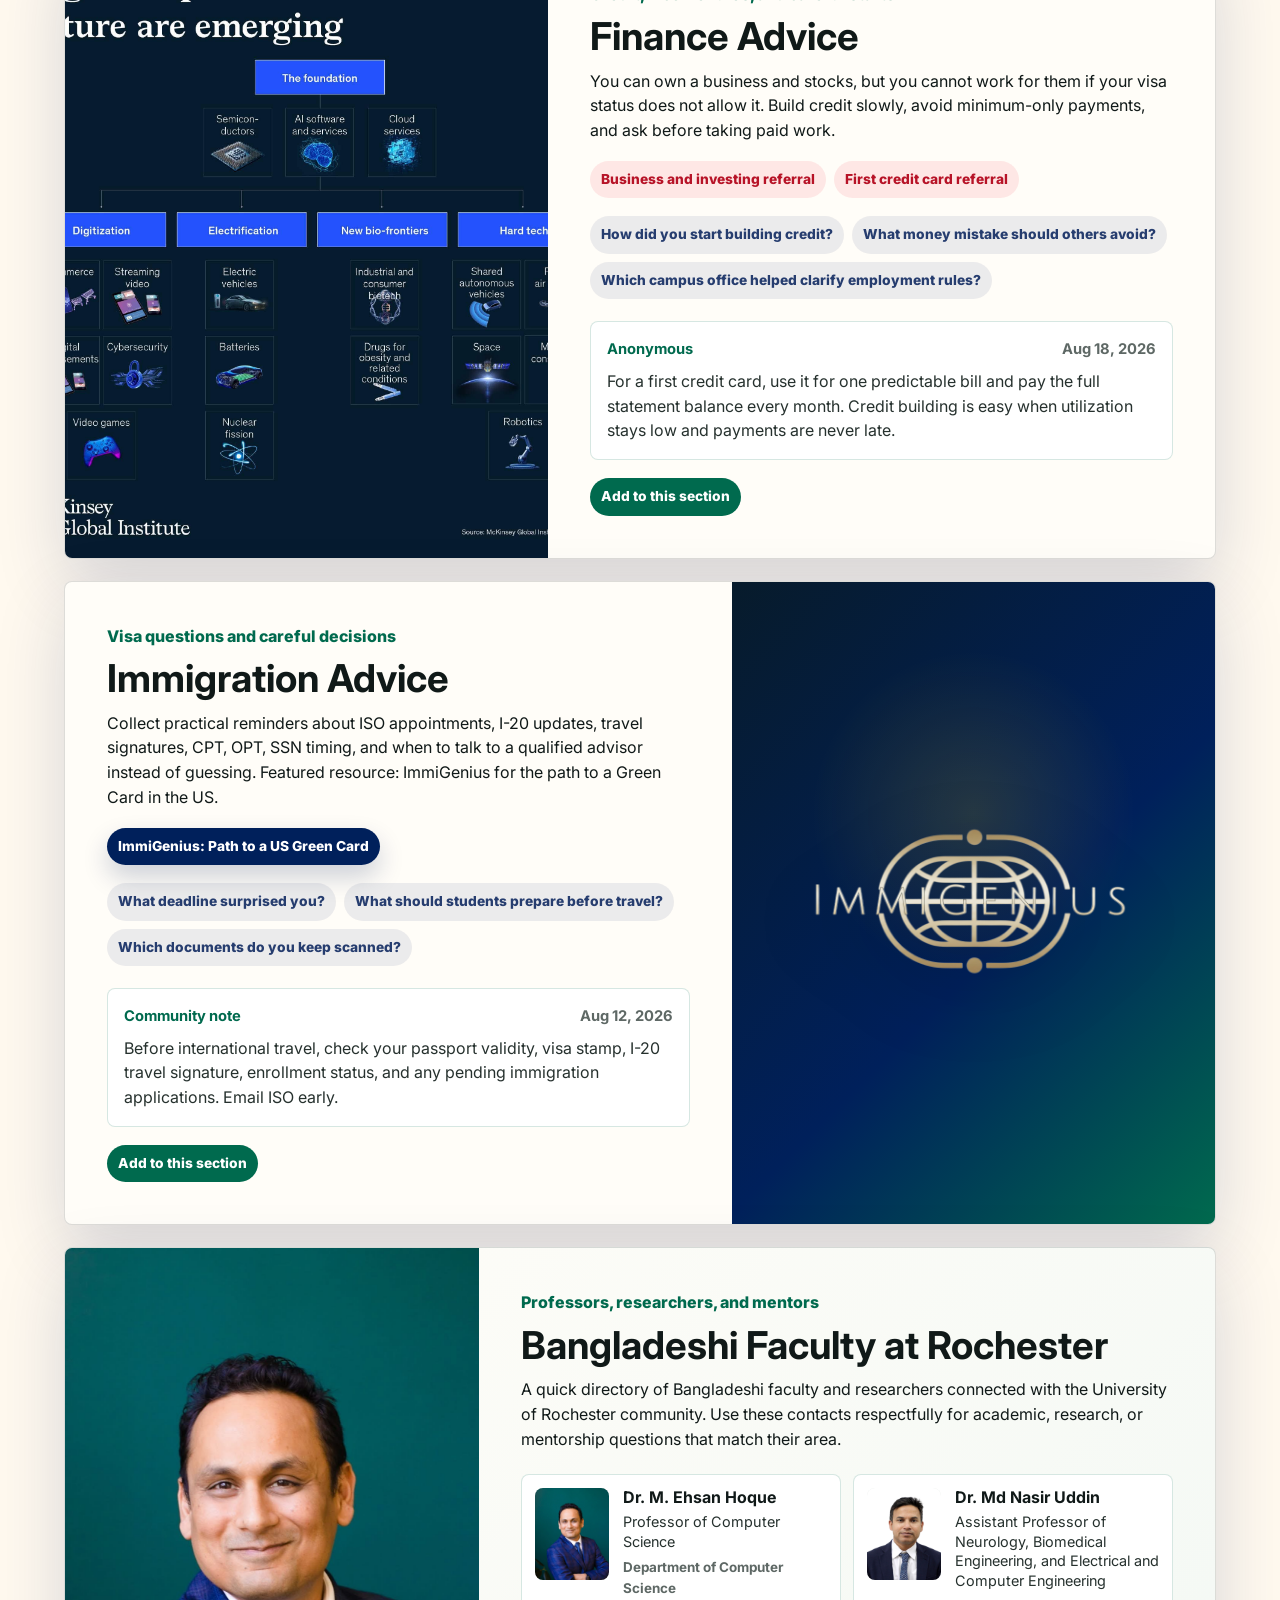
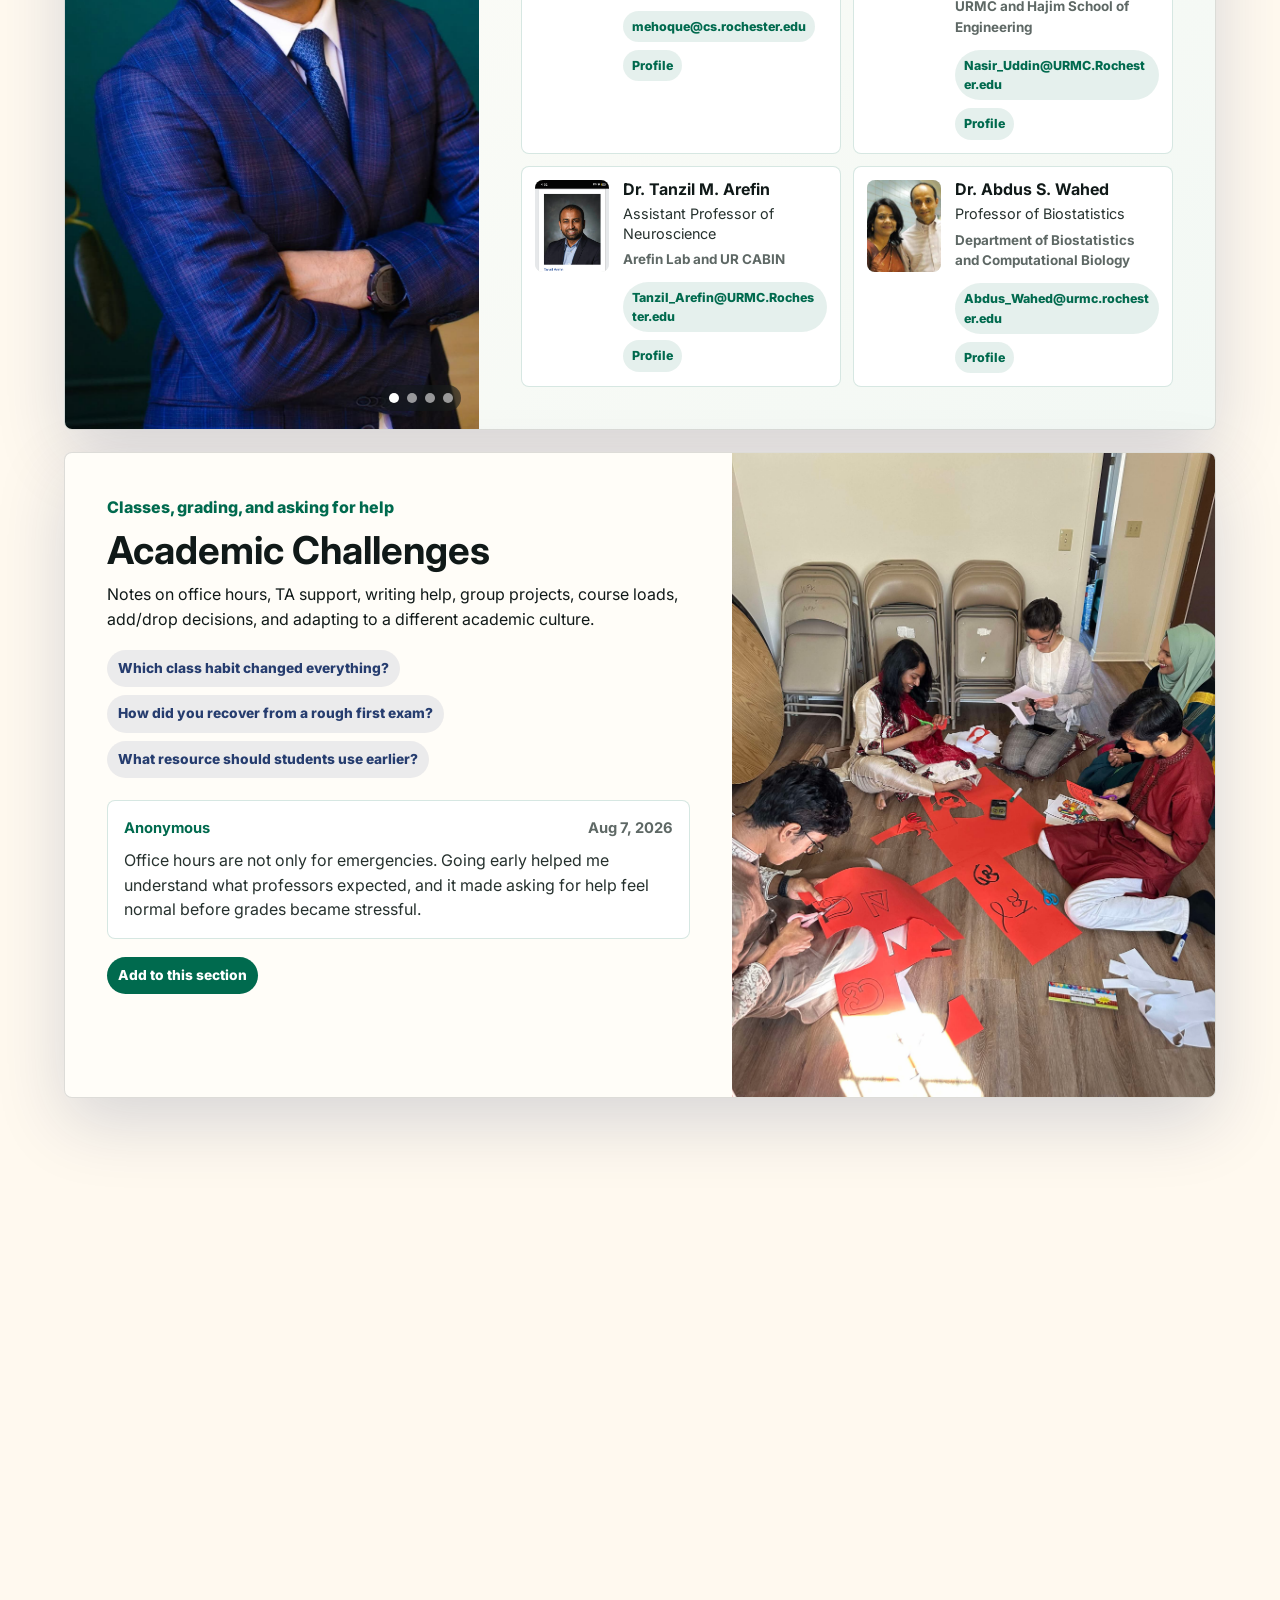
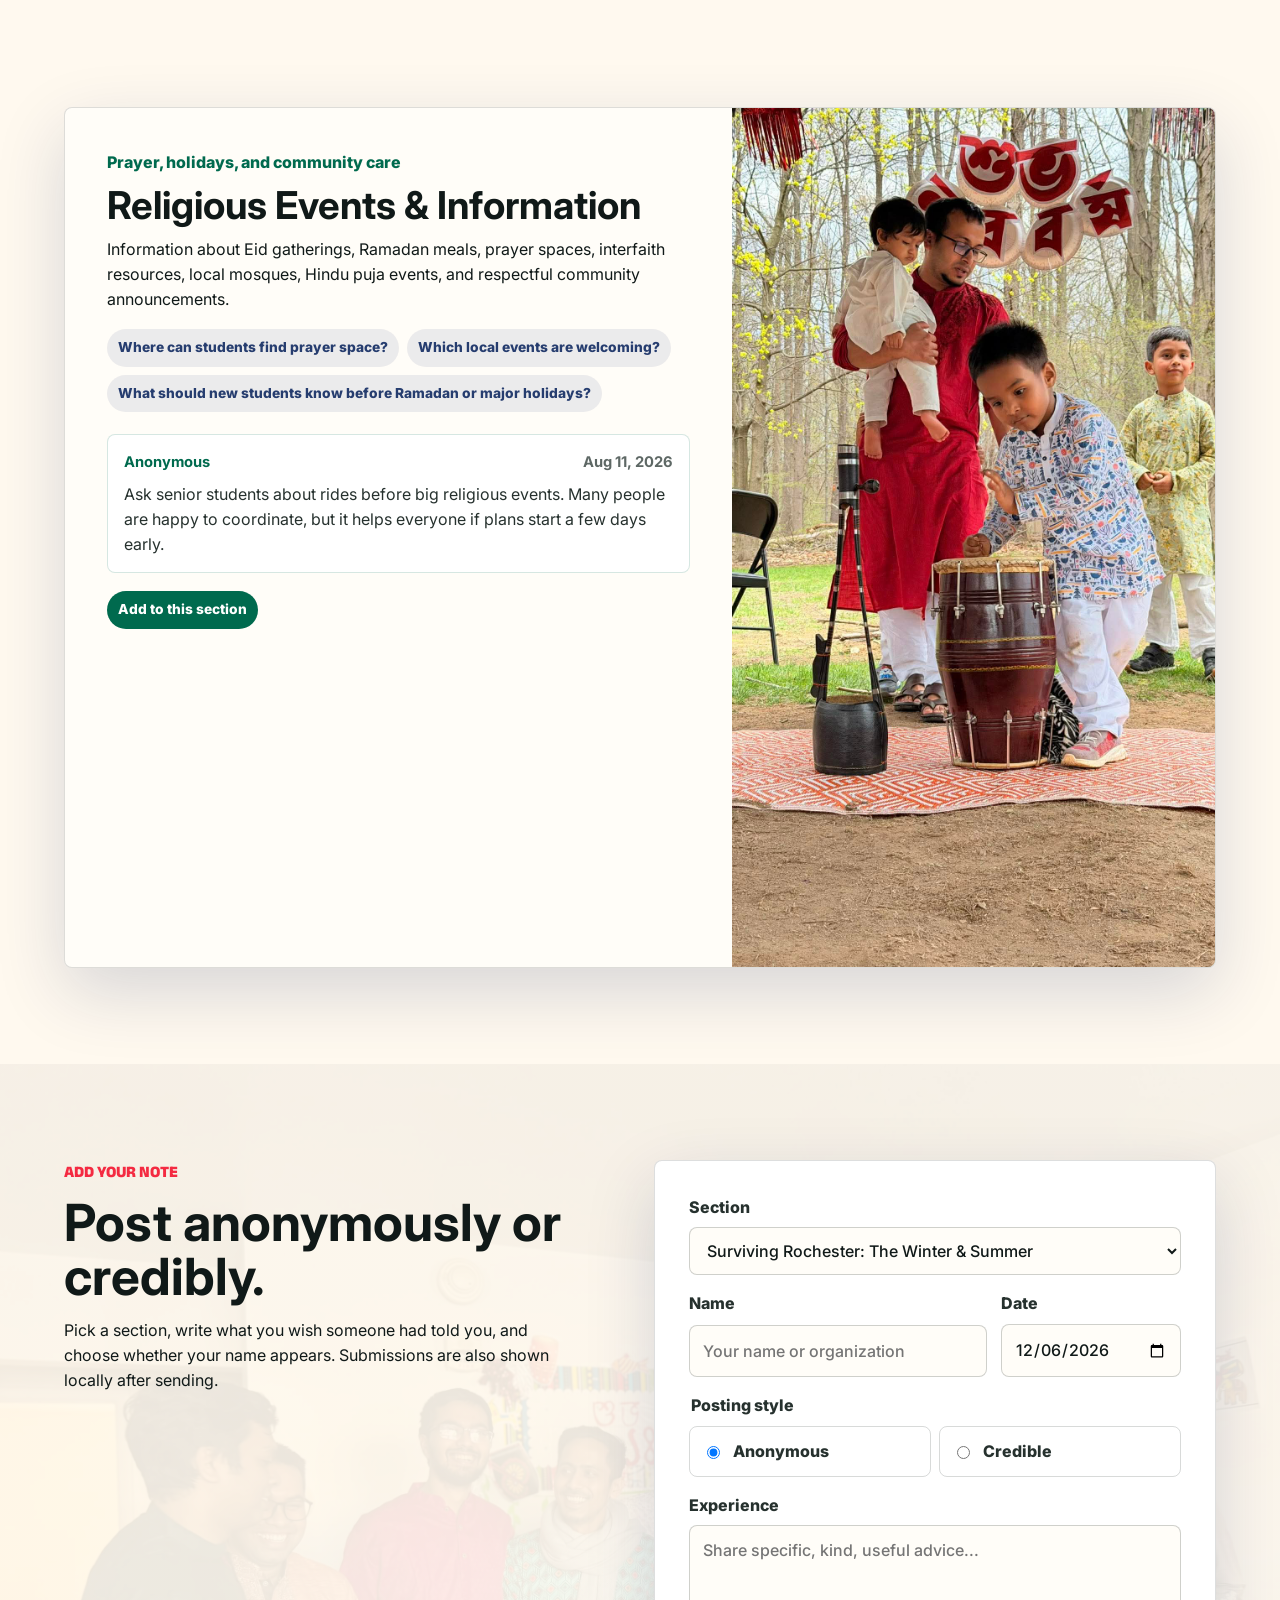
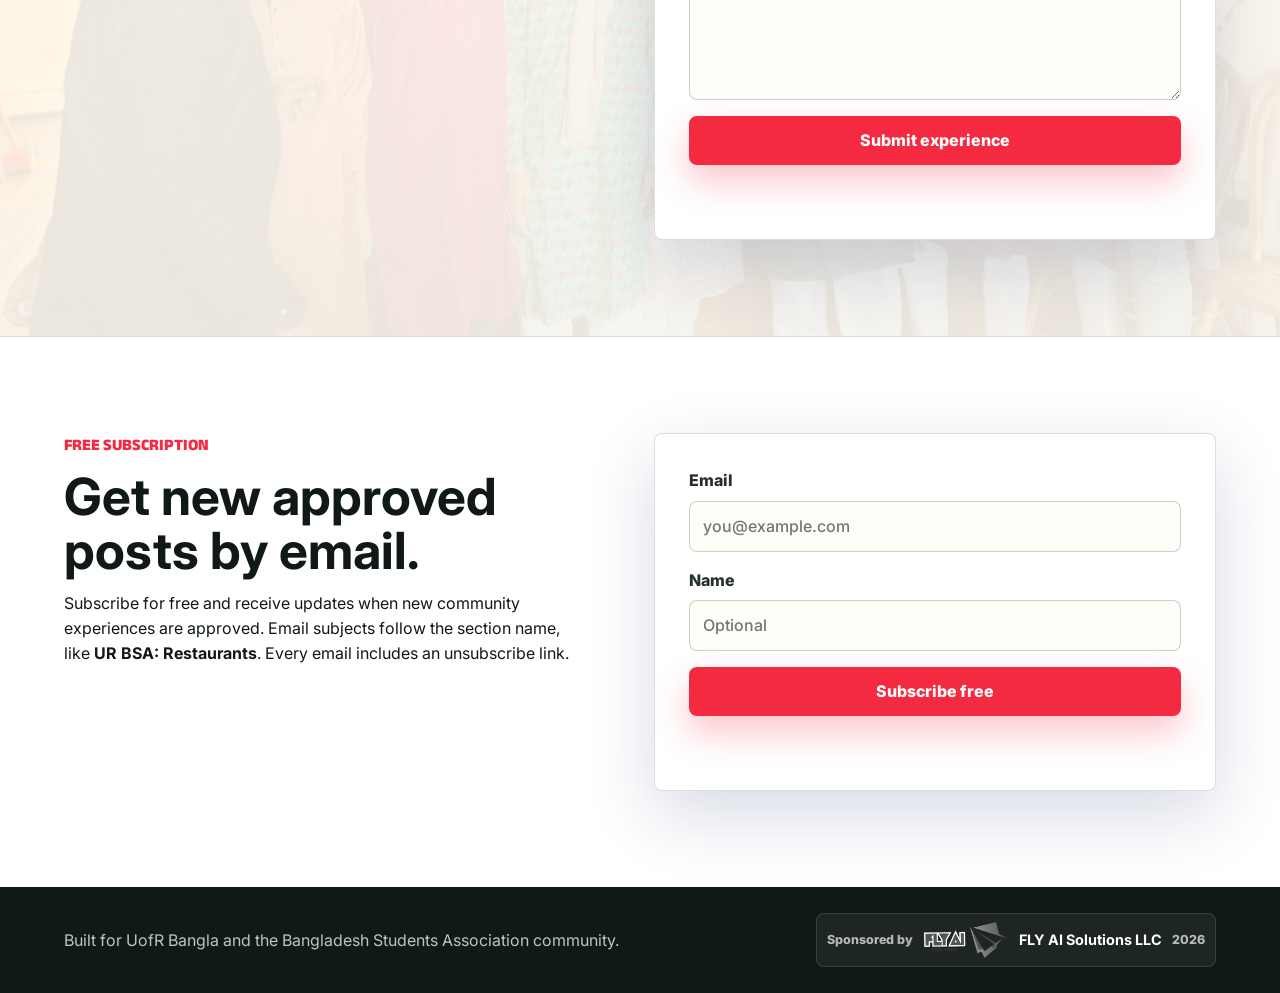
==== commit 01cfc2d5: "updated frontend" ====
--- a/index.html
+++ b/index.html
@@ -14,7 +14,7 @@
       href="https://fonts.googleapis.com/css2?family=Anek+Bangla:wght@500;600;700;800&family=Inter:wght@400;500;600;700;800&display=swap"
       rel="stylesheet"
     />
-    <link rel="stylesheet" href="assets/css/uofr-bangla.css" />
+    <link rel="stylesheet" href="assets/css/uofr-bangla.css?v=20260829-1" />
   </head>
   <body>
     <header class="topbar">
@@ -28,11 +28,17 @@
           <small>Survival notes from the community</small>
         </span>
       </a>
-      <nav class="nav" aria-label="Page sections">
+      <button class="nav-toggle" type="button" aria-expanded="false" aria-controls="siteNav">
+        <span></span>
+        <span></span>
+        <span></span>
+      </button>
+      <nav class="nav" id="siteNav" aria-label="Page sections">
         <a href="#sections">Sections</a>
         <a href="#bangladeshi-faculty">Faculty</a>
         <a href="#immigration-advice">Immigration</a>
         <a href="#share">Share</a>
+        <a href="#subscribe">Updates</a>
       </nav>
     </header>
 
@@ -60,8 +66,8 @@
 
       <section class="intro-band">
         <p>
-          Every listing below comes from <code>data/uofr-bangla.json</code>. New submissions can be sent to Google Sheets
-          through a published Apps Script endpoint.
+          Sponsored by <a href="https://flyai.online" target="_blank" rel="noopener">FLY AI Solutions LLC</a>,
+          supporting community tools for students, founders, and researchers.
         </p>
       </section>
 
@@ -135,7 +141,7 @@
           <h2 id="subscribe-title">Get new approved posts by email.</h2>
           <p>
             Subscribe for free and receive updates when new community experiences are approved. Email subjects follow the
-            section name, like <strong>UR BSA: Restaurants</strong>.
+            section name, like <strong>UR BSA: Restaurants</strong>. Every email includes an unsubscribe link.
           </p>
         </div>
         <form class="subscribe-form" id="subscribeForm">
@@ -164,8 +170,8 @@
     </footer>
 
     <script>
-      window.UR_BANGLA_API_BASE = window.UR_BANGLA_API_BASE || "http://127.0.0.1:9007";
+      window.UR_BANGLA_API_BASE = window.UR_BANGLA_API_BASE || "https://jerin-api.flyai.online/x006";
     </script>
-    <script src="assets/js/uofr-bangla.js" defer></script>
+    <script src="assets/js/uofr-bangla.js?v=20260829-1" defer></script>
   </body>
 </html>
--- a/assets/css/uofr-bangla.css
+++ b/assets/css/uofr-bangla.css
@@ -121,6 +121,25 @@
   gap: 8px;
 }
 
+.nav-toggle {
+  display: none;
+  width: 44px;
+  height: 40px;
+  border: 1px solid rgba(255, 255, 255, 0.18);
+  border-radius: 8px;
+  background: rgba(255, 255, 255, 0.1);
+  cursor: pointer;
+  padding: 9px;
+}
+
+.nav-toggle span {
+  display: block;
+  height: 2px;
+  margin: 5px 0;
+  border-radius: 999px;
+  background: #fff;
+}
+
 .nav a {
   border: 1px solid rgba(255, 255, 255, 0.18);
   border-radius: 999px;
@@ -304,6 +323,13 @@
   max-width: 1180px;
 }
 
+.intro-band a {
+  color: #101918;
+  text-decoration: underline;
+  text-decoration-thickness: 2px;
+  text-underline-offset: 3px;
+}
+
 .section-shell,
 .share-panel,
 .subscribe-panel {
@@ -565,6 +591,7 @@
   border-radius: 8px;
   background: #fff;
   padding: 16px;
+  overflow-wrap: anywhere;
 }
 
 .experience-card p {
@@ -902,11 +929,48 @@
 
 @media (max-width: 640px) {
   .topbar {
-    position: static;
+    position: sticky;
+    display: grid;
+    grid-template-columns: minmax(0, 1fr) 44px;
+    gap: 10px;
+    padding: 10px 14px;
   }
 
   .brand {
     min-width: 0;
+  }
+
+  .brand-mark {
+    width: 48px;
+    height: 40px;
+  }
+
+  .brand small {
+    display: none;
+  }
+
+  .nav-toggle {
+    display: block;
+  }
+
+  .nav {
+    display: none;
+    grid-column: 1 / -1;
+    grid-template-columns: repeat(2, minmax(0, 1fr));
+    gap: 8px;
+  }
+
+  .nav.is-open {
+    display: grid;
+  }
+
+  .nav a {
+    display: flex;
+    justify-content: center;
+    min-height: 38px;
+    border-radius: 8px;
+    padding: 8px;
+    font-size: 0.82rem;
   }
 
   .hero {
@@ -934,6 +998,40 @@
 
   .section-photo {
     min-height: 260px;
+  }
+
+  .section-body {
+    padding: 18px;
+  }
+
+  .section-body h3 {
+    font-size: 1.55rem;
+  }
+
+  .prompt-list {
+    display: none;
+  }
+
+  .experiences {
+    max-height: 360px;
+    overflow-y: auto;
+    padding-right: 4px;
+    scrollbar-width: thin;
+  }
+
+  .experience-card {
+    padding: 12px;
+  }
+
+  .experience-card p {
+    font-size: 0.92rem;
+    line-height: 1.45;
+  }
+
+  .experience-meta {
+    display: grid;
+    gap: 2px;
+    font-size: 0.84rem;
   }
 
   .sponsor {
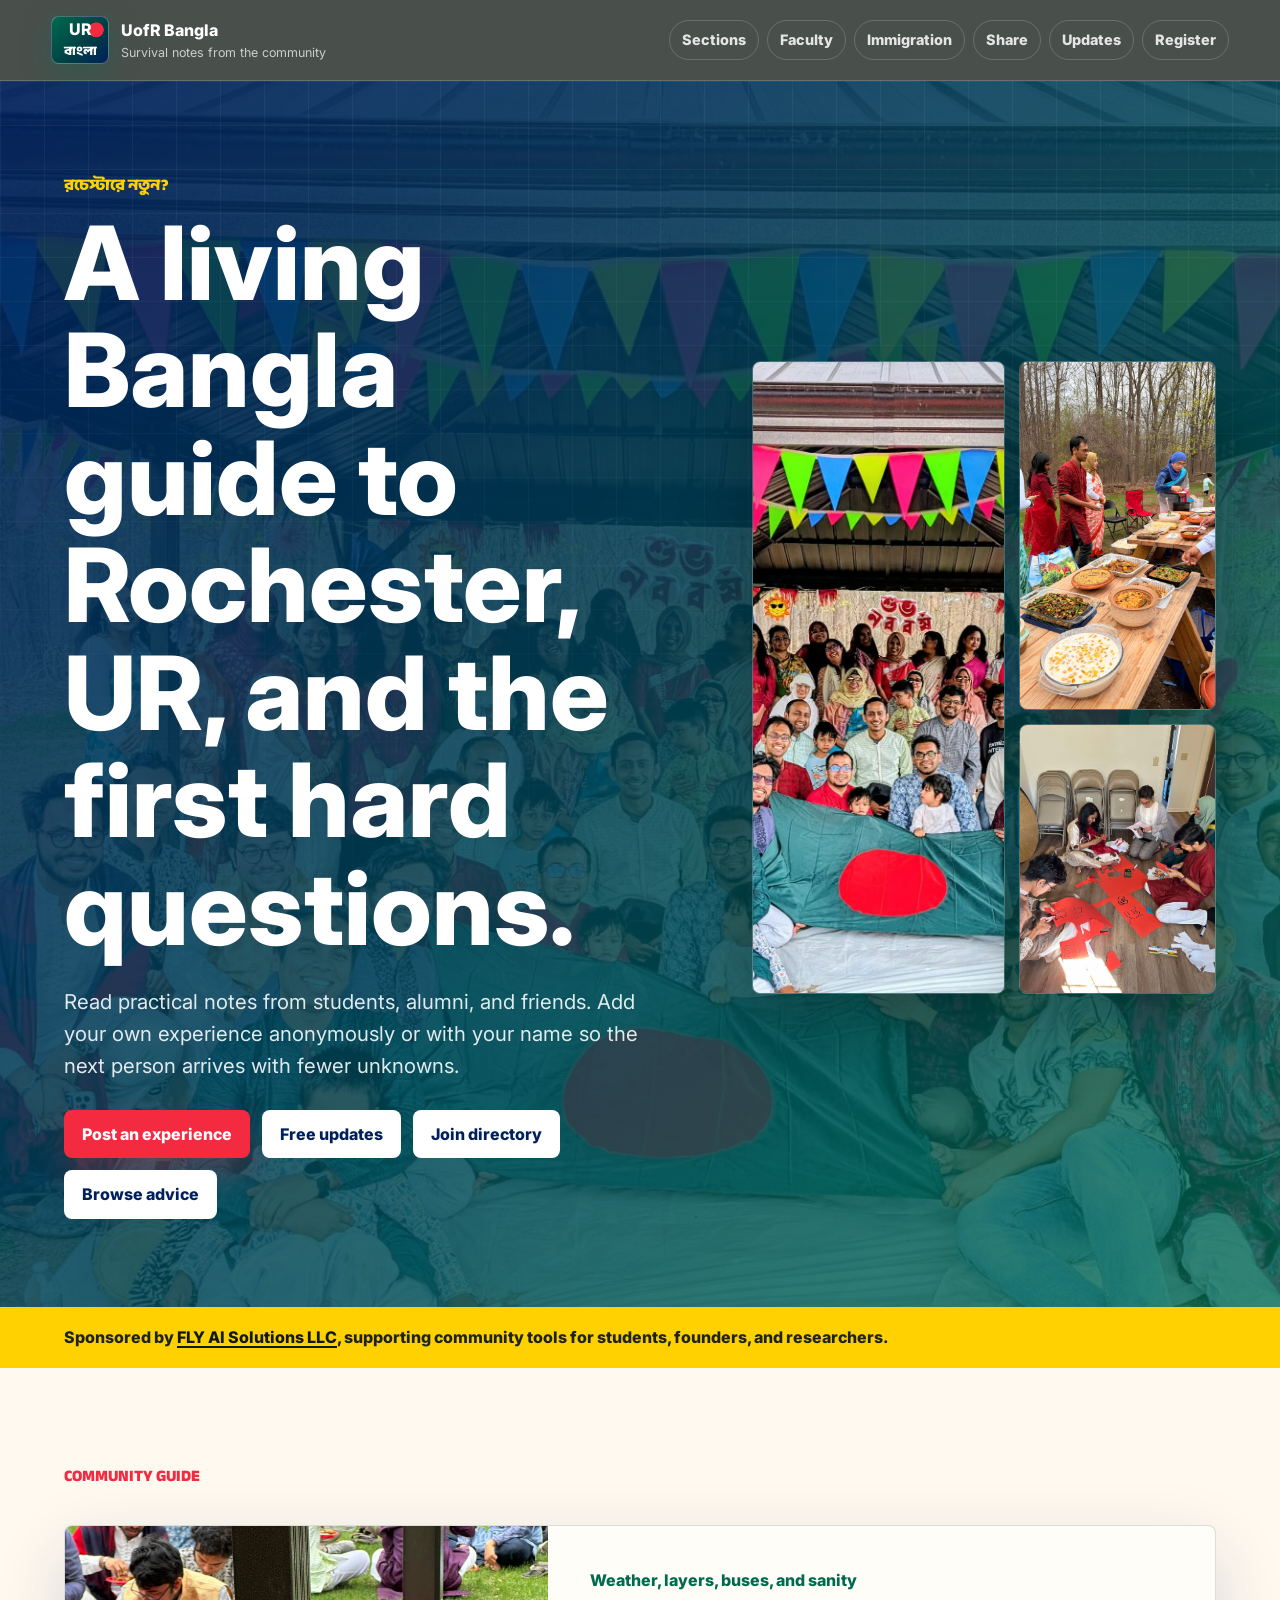
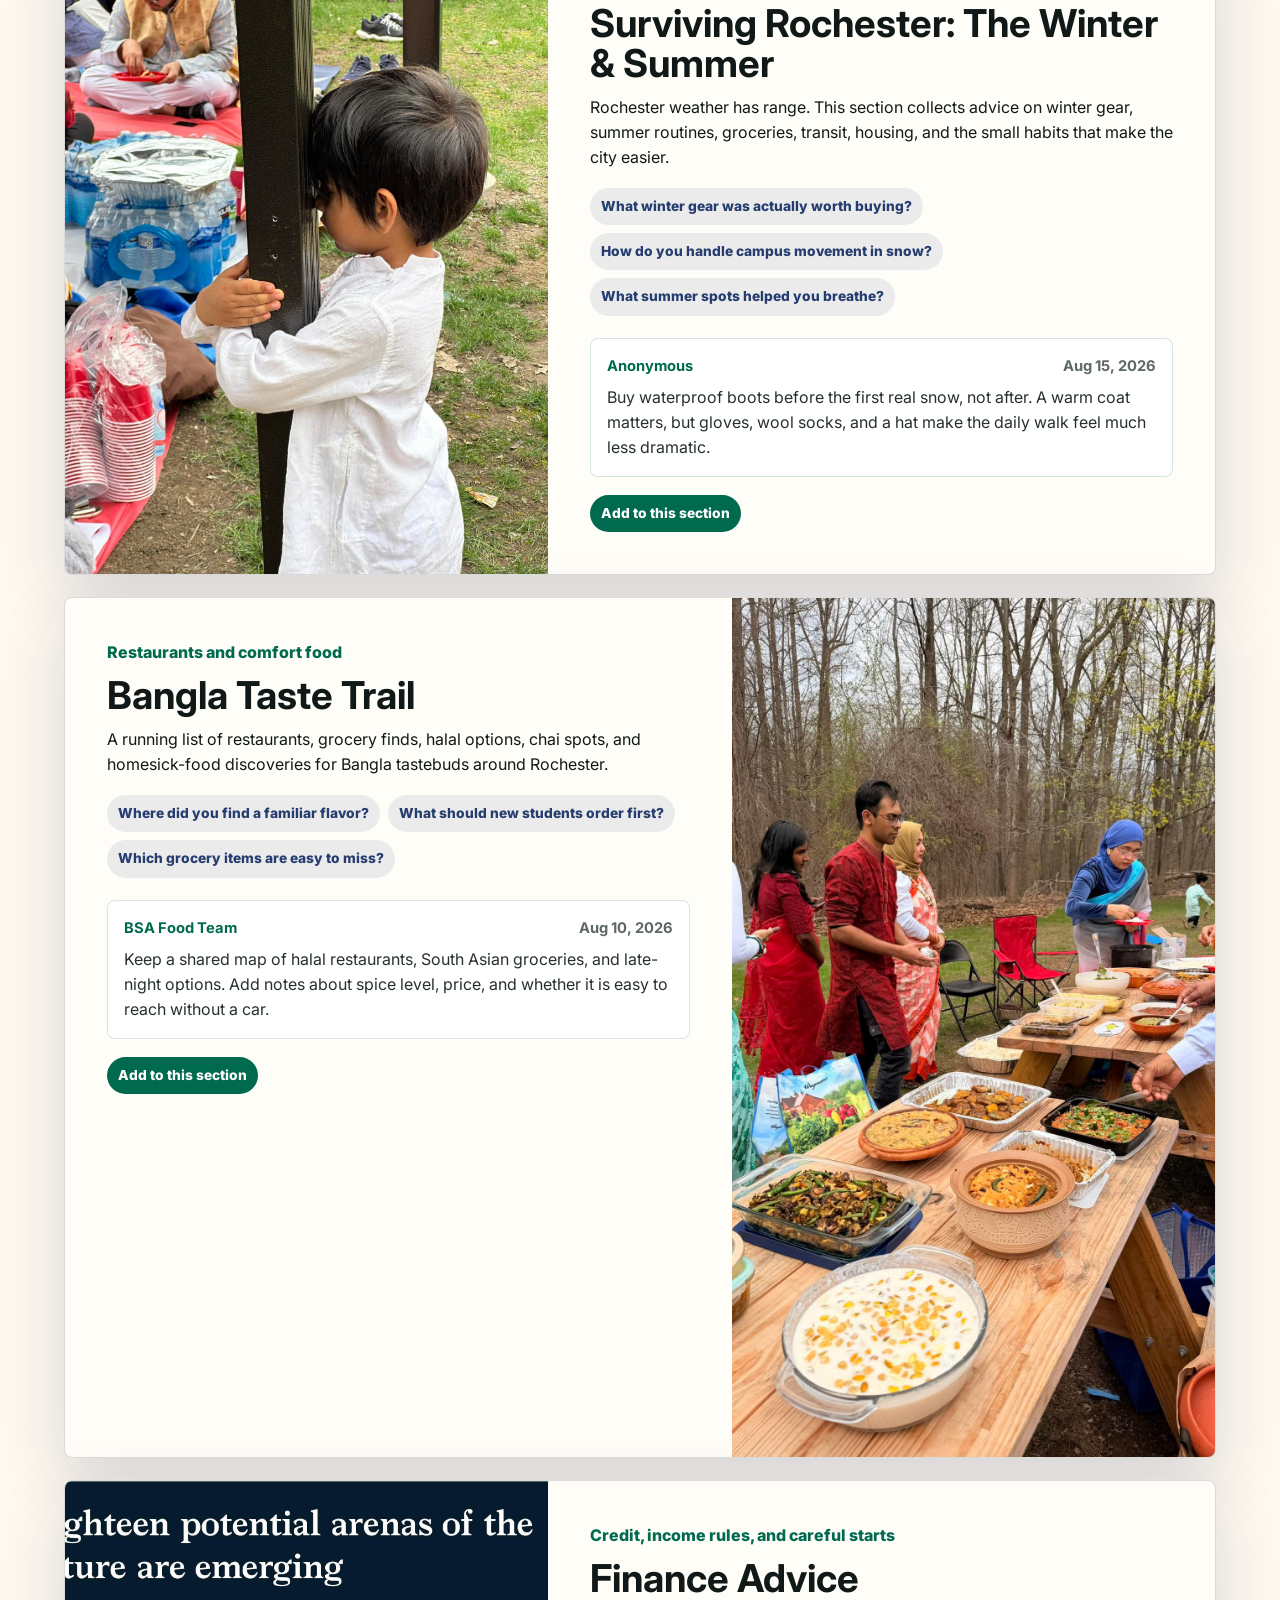
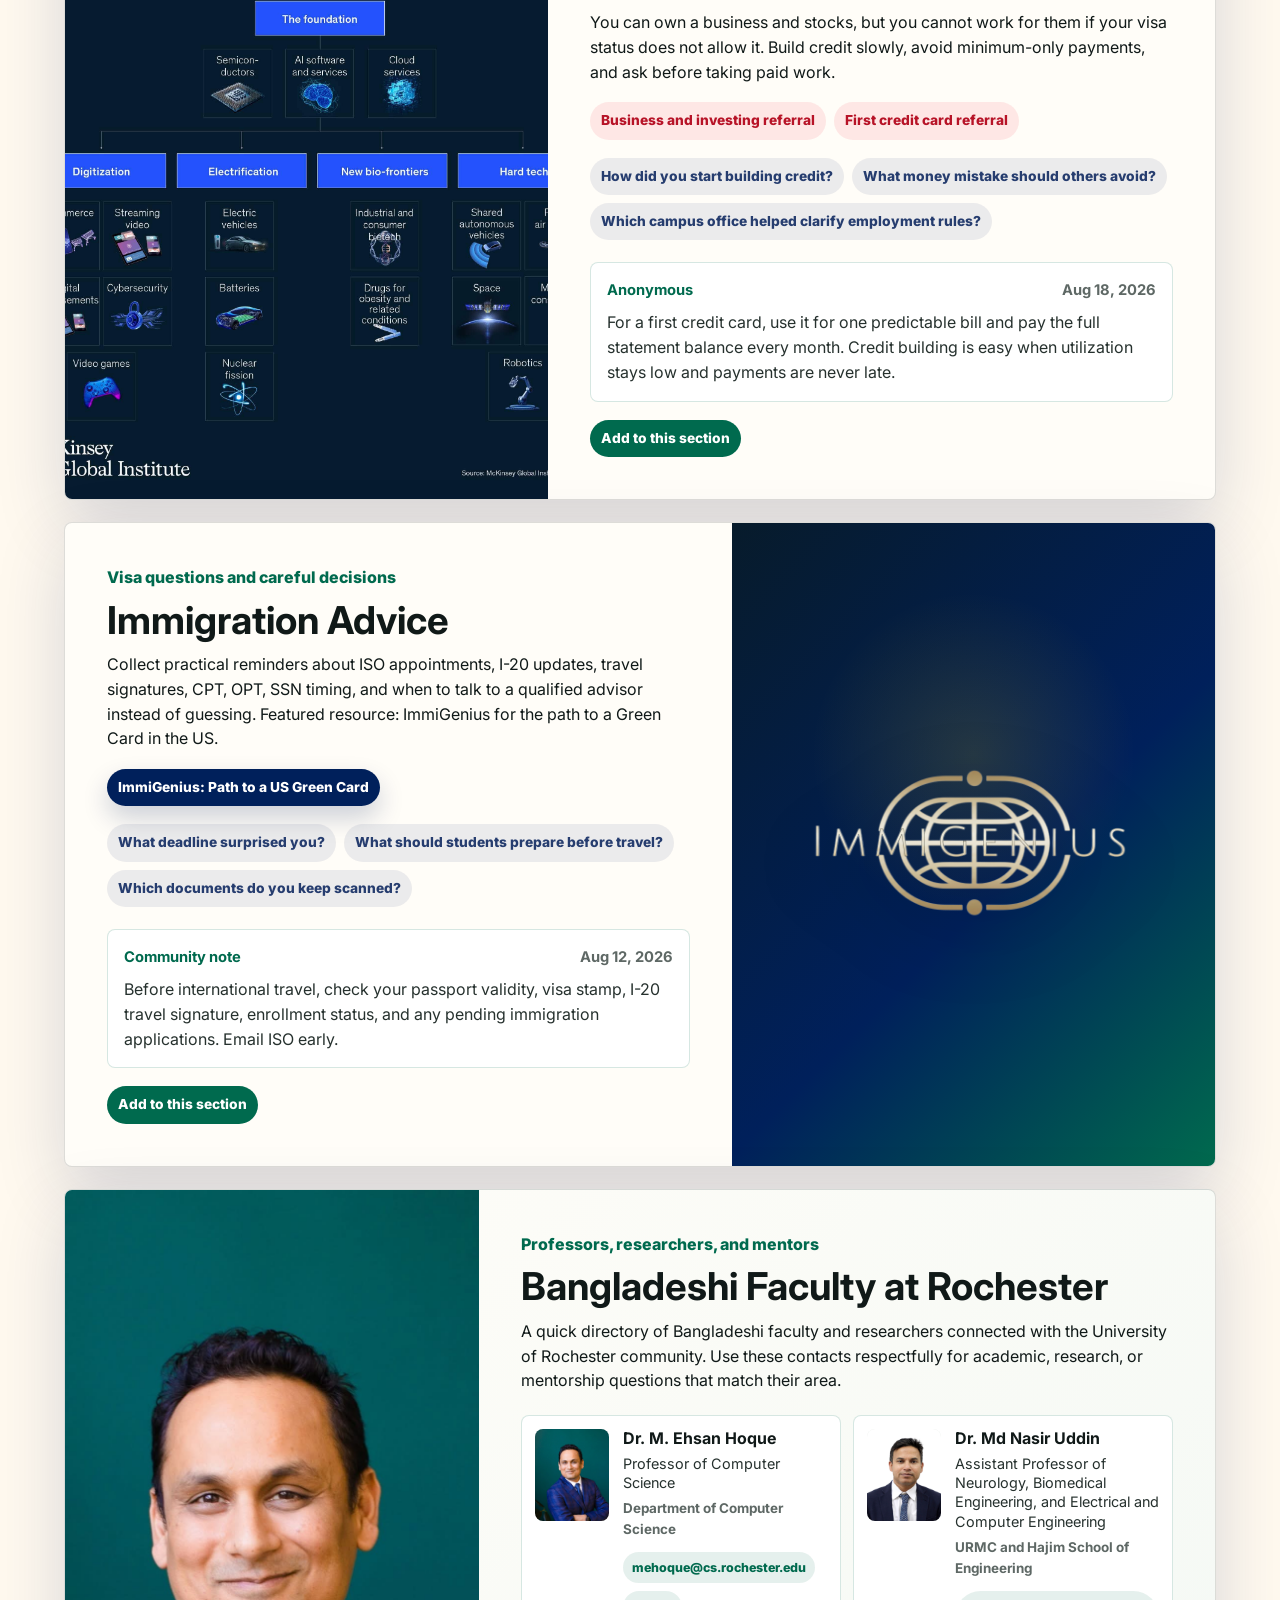
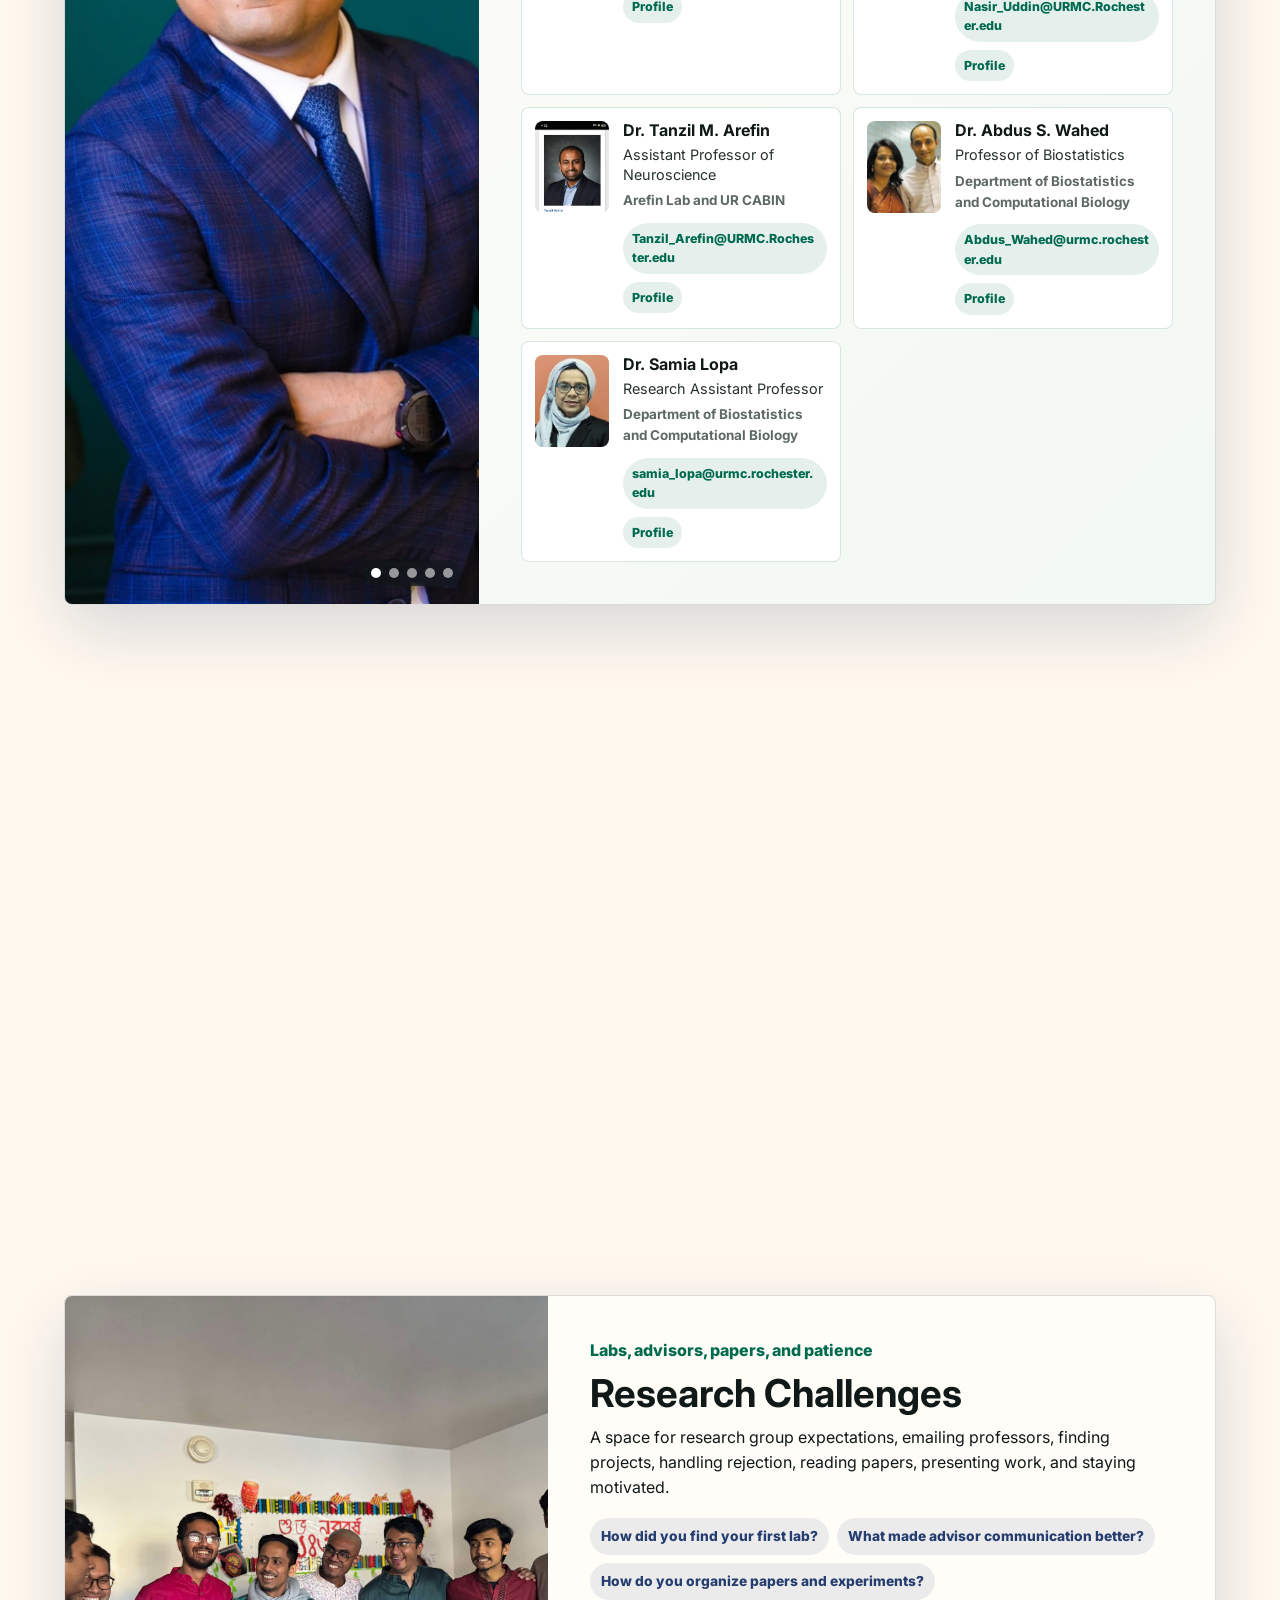
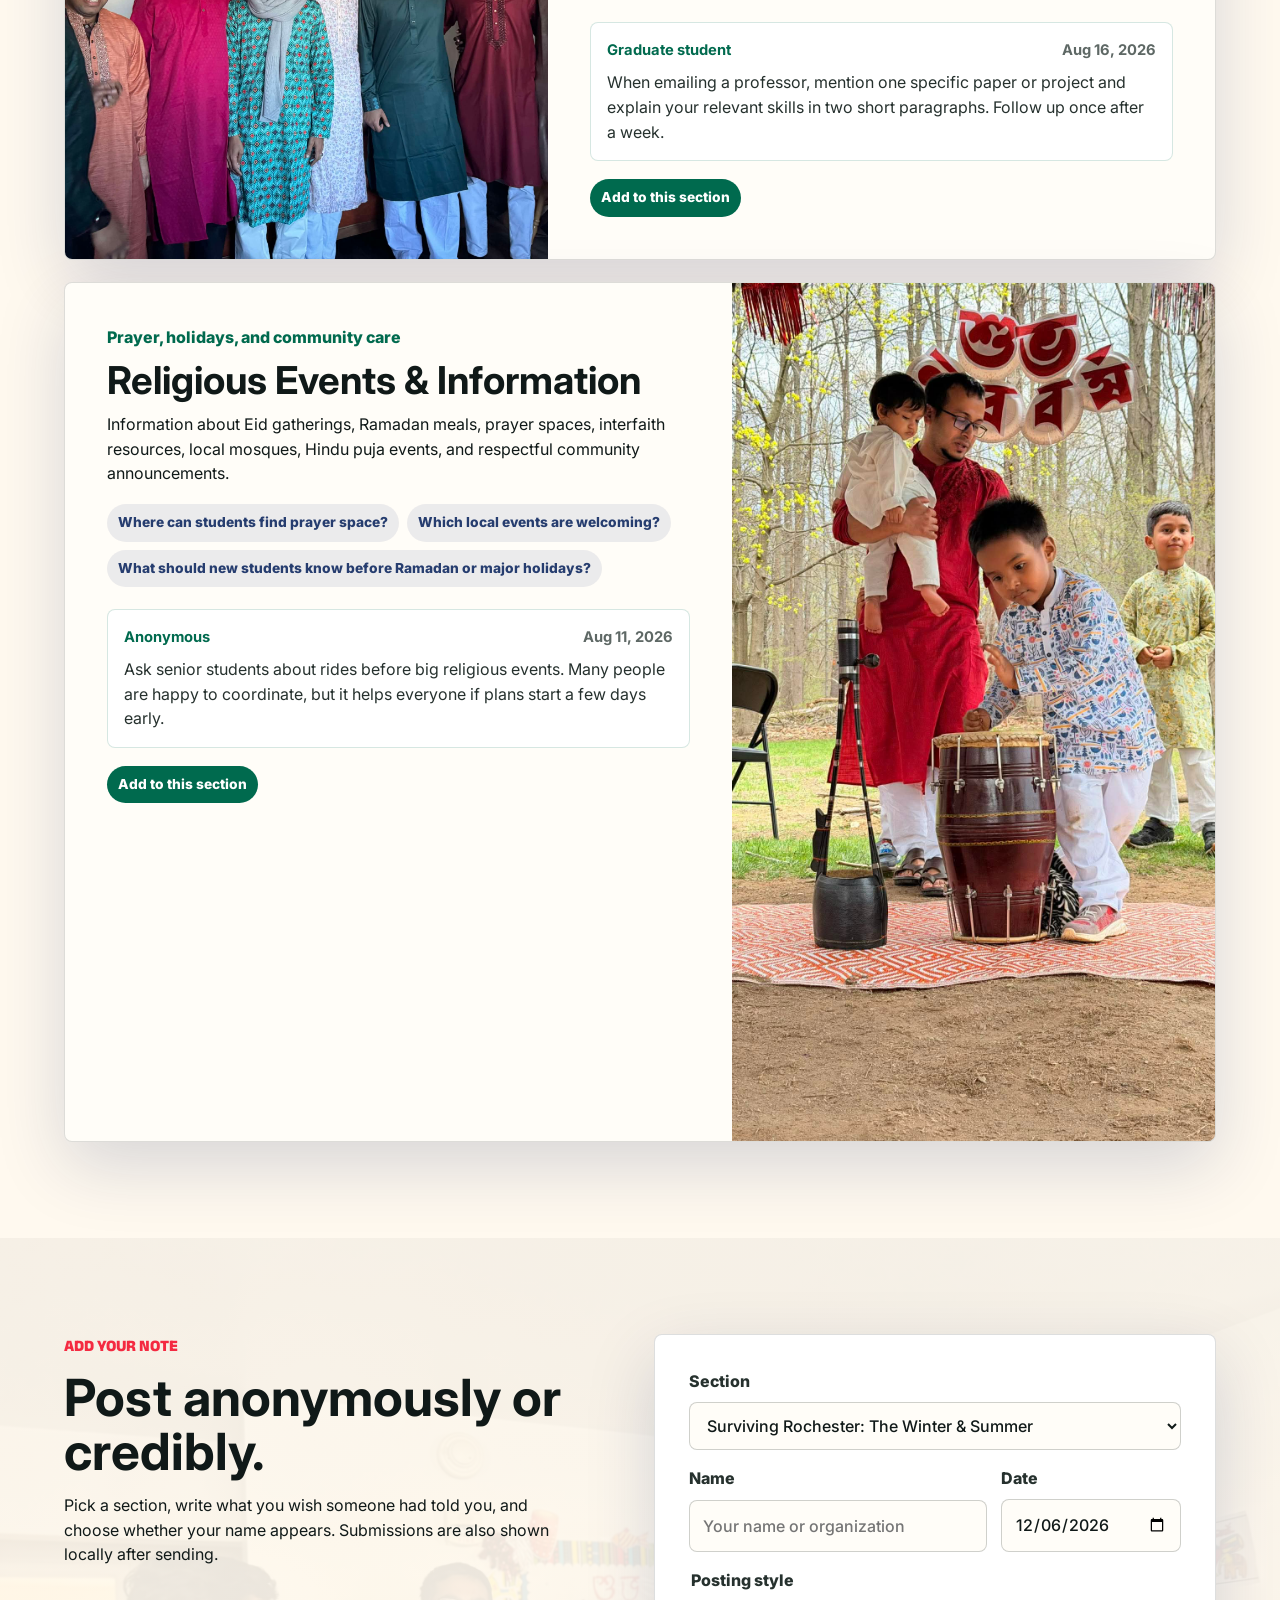
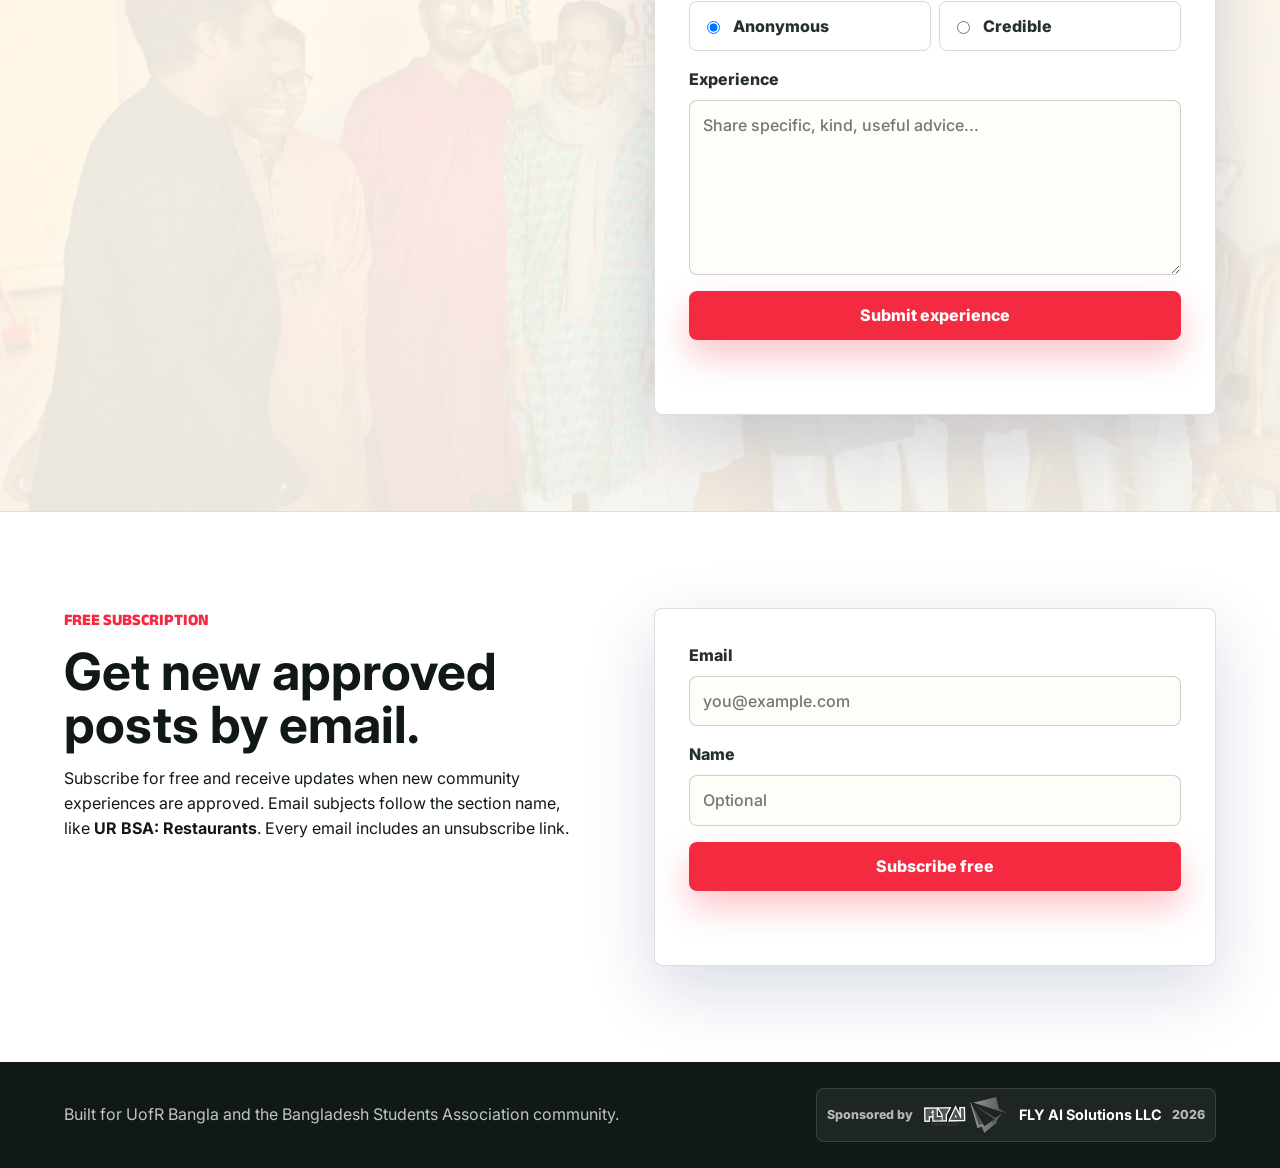
==== commit 40812e9c: "admin emailing system and directory." ====
--- a/index.html
+++ b/index.html
@@ -39,6 +39,7 @@
         <a href="#immigration-advice">Immigration</a>
         <a href="#share">Share</a>
         <a href="#subscribe">Updates</a>
+        <a href="register.html">Register</a>
       </nav>
     </header>
 
@@ -54,6 +55,7 @@
           <div class="hero-actions">
             <a class="button primary" href="#share">Post an experience</a>
             <a class="button secondary" href="#subscribe">Free updates</a>
+            <a class="button secondary" href="register.html">Join directory</a>
             <a class="button secondary" href="#sections">Browse advice</a>
           </div>
         </div>
@@ -74,7 +76,6 @@
       <section class="section-shell" id="sections">
         <div class="section-heading">
           <p class="eyebrow">Community guide</p>
-          <h2>Choose the question you are carrying today.</h2>
         </div>
         <div class="section-grid" id="sectionGrid" aria-live="polite"></div>
       </section>
--- a/assets/css/uofr-bangla.css
+++ b/assets/css/uofr-bangla.css
@@ -281,6 +281,37 @@
   color: #fff;
 }
 
+.button.compact-button {
+  min-height: 36px;
+  padding: 8px 11px;
+  font-size: 0.84rem;
+}
+
+.button.ghost-danger {
+  border: 1px solid rgba(126, 22, 36, 0.28);
+  background: rgba(126, 22, 36, 0.08);
+  color: #7e1624;
+}
+
+.inline-link {
+  display: inline-flex;
+  max-width: 100%;
+  border-radius: 6px;
+  background: rgba(0, 32, 91, 0.08);
+  color: var(--blue);
+  padding: 0 5px;
+  font-weight: 800;
+  text-decoration: none;
+  vertical-align: baseline;
+  overflow-wrap: anywhere;
+  word-break: break-word;
+}
+
+.inline-link:hover {
+  background: rgba(0, 106, 78, 0.12);
+  color: var(--green);
+}
+
 .hero-gallery {
   display: grid;
   min-height: 560px;
@@ -798,6 +829,72 @@
   max-width: 780px;
 }
 
+.registration-page {
+  min-height: 100vh;
+  background:
+    linear-gradient(135deg, rgba(0, 106, 78, 0.12), rgba(255, 209, 0, 0.12)),
+    var(--paper);
+}
+
+.registration-shell {
+  display: grid;
+  grid-template-columns: minmax(0, 0.85fr) minmax(360px, 1fr);
+  gap: clamp(24px, 5vw, 64px);
+  align-items: start;
+  padding: clamp(42px, 7vw, 90px) clamp(18px, 5vw, 72px);
+}
+
+.registration-intro {
+  position: sticky;
+  top: 110px;
+}
+
+.registration-intro h1 {
+  color: var(--ink);
+  font-size: clamp(2.5rem, 6vw, 5.2rem);
+  line-height: 0.98;
+}
+
+.registration-intro p:last-child {
+  max-width: 620px;
+  color: var(--muted);
+  font-size: 1.06rem;
+  font-weight: 700;
+}
+
+.registration-card {
+  border: 1px solid var(--line);
+  border-radius: 8px;
+  background: #fff;
+  padding: clamp(18px, 3vw, 28px);
+  box-shadow: var(--shadow);
+}
+
+.check-card {
+  display: flex;
+  align-items: flex-start;
+  gap: 10px;
+  border: 1px solid rgba(0, 106, 78, 0.16);
+  border-radius: 8px;
+  background: rgba(0, 106, 78, 0.06);
+  padding: 12px;
+  color: var(--ink);
+  font-weight: 800;
+}
+
+.check-card input {
+  margin-top: 5px;
+}
+
+.is-emphasized input {
+  border-color: rgba(244, 42, 65, 0.45);
+  box-shadow: 0 0 0 4px rgba(244, 42, 65, 0.08);
+}
+
+.otp-form {
+  animation: floatIn 360ms ease both;
+}
+
 .admin-login h1,
 .admin-dashboard h1 {
   color: var(--ink);
@@ -817,6 +914,61 @@
   display: flex;
   flex-wrap: wrap;
   gap: 10px;
+}
+
+.admin-stats {
+  display: grid;
+  grid-template-columns: repeat(4, minmax(0, 1fr));
+  gap: 12px;
+  margin-bottom: 18px;
+}
+
+.admin-stats article {
+  border: 1px solid var(--line);
+  border-radius: 8px;
+  background: #fff;
+  padding: 14px;
+  box-shadow: 0 12px 32px rgba(0, 32, 91, 0.07);
+}
+
+.admin-stats span,
+.admin-stats small {
+  display: block;
+  color: var(--muted);
+  font-size: 0.78rem;
+  font-weight: 800;
+}
+
+.admin-stats strong {
+  display: block;
+  color: var(--blue);
+  font-size: 2rem;
+  line-height: 1;
+  margin-top: 8px;
+}
+
+.status-tabs {
+  display: flex;
+  flex-wrap: wrap;
+  gap: 8px;
+  margin-top: 18px;
+}
+
+.status-tabs button {
+  border: 1px solid rgba(0, 32, 91, 0.16);
+  border-radius: 999px;
+  background: #fff;
+  color: var(--blue);
+  cursor: pointer;
+  padding: 8px 12px;
+  font: inherit;
+  font-size: 0.86rem;
+  font-weight: 800;
+}
+
+.status-tabs button.is-active {
+  background: var(--blue);
+  color: #fff;
 }
 
 .admin-posts {
@@ -857,6 +1009,178 @@
   color: var(--muted);
 }
 
+.mailing-admin {
+  margin-top: 40px;
+}
+
+.mailing-header {
+  display: flex;
+  align-items: flex-start;
+  justify-content: space-between;
+  gap: 18px;
+  margin-bottom: 18px;
+}
+
+.mailing-header h2 {
+  color: var(--ink);
+  font-size: clamp(1.9rem, 4vw, 3.4rem);
+}
+
+.mailing-grid {
+  display: grid;
+  grid-template-columns: minmax(0, 1.2fr) minmax(320px, 0.8fr);
+  gap: 18px;
+  align-items: start;
+}
+
+.directory-panel,
+.mailing-form {
+  border: 1px solid var(--line);
+  border-radius: 8px;
+  background: #fff;
+  padding: clamp(16px, 2.5vw, 24px);
+  box-shadow: 0 16px 42px rgba(0, 32, 91, 0.08);
+}
+
+.directory-tools {
+  display: grid;
+  grid-template-columns: minmax(180px, 1fr) minmax(150px, 0.55fr) minmax(150px, 0.55fr);
+  gap: 12px;
+}
+
+.selection-tools {
+  display: flex;
+  flex-wrap: wrap;
+  align-items: center;
+  gap: 8px;
+  margin-top: 12px;
+}
+
+.selection-tools strong {
+  margin-right: auto;
+  color: var(--blue);
+  font-size: 0.9rem;
+}
+
+.directory-list {
+  display: grid;
+  max-height: 520px;
+  gap: 10px;
+  margin-top: 14px;
+  overflow: auto;
+  padding-right: 4px;
+}
+
+.directory-contact {
+  position: relative;
+  border: 1px solid rgba(0, 106, 78, 0.14);
+  border-radius: 8px;
+  padding: 13px;
+}
+
+.directory-contact.is-selected {
+  border-color: rgba(0, 32, 91, 0.42);
+  background: rgba(0, 32, 91, 0.05);
+}
+
+.directory-select {
+  display: inline-flex;
+  align-items: center;
+  gap: 7px;
+  margin-bottom: 10px;
+  color: var(--blue);
+  font-size: 0.82rem;
+  font-weight: 800;
+}
+
+.directory-select input {
+  width: 16px;
+  height: 16px;
+  accent-color: var(--blue);
+}
+
+.directory-contact > div:first-child {
+  display: grid;
+  gap: 3px;
+}
+
+.directory-contact a {
+  color: var(--blue);
+  font-size: 0.9rem;
+  font-weight: 800;
+  overflow-wrap: anywhere;
+}
+
+.directory-contact p {
+  margin: 8px 0 0;
+  color: var(--muted);
+  font-size: 0.9rem;
+}
+
+.directory-contact small {
+  display: block;
+  margin-top: 8px;
+  color: rgba(38, 49, 46, 0.58);
+  font-size: 0.78rem;
+  font-weight: 800;
+}
+
+.directory-badges,
+.audience-group > div {
+  display: flex;
+  flex-wrap: wrap;
+  gap: 7px;
+  margin-top: 9px;
+}
+
+.directory-badges span,
+.audience-chip span {
+  border-radius: 999px;
+  background: rgba(0, 106, 78, 0.1);
+  color: var(--green);
+  padding: 5px 8px;
+  font-size: 0.76rem;
+  font-weight: 800;
+}
+
+.mailing-form {
+  display: grid;
+  gap: 14px;
+}
+
+.audience-options {
+  display: grid;
+  gap: 13px;
+}
+
+.audience-group strong {
+  color: var(--ink);
+  font-size: 0.88rem;
+}
+
+.audience-chip {
+  cursor: pointer;
+}
+
+.audience-chip input {
+  position: absolute;
+  inline-size: 1px;
+  block-size: 1px;
+  opacity: 0;
+}
+
+.audience-chip input:checked + span {
+  background: var(--blue);
+  color: #fff;
+}
+
+.muted-note {
+  margin: 0;
+  color: var(--muted);
+  font-size: 0.86rem;
+  font-weight: 700;
+}
+
 .empty-state {
   margin: 0;
   color: var(--muted);
@@ -891,8 +1215,13 @@
   .hero,
   .guide-section,
   .share-panel,
-  .subscribe-panel {
+  .subscribe-panel,
+  .registration-shell {
     grid-template-columns: 1fr;
+  }
+
+  .registration-intro {
+    position: static;
   }
 
   .guide-section:nth-child(even) .section-photo,
@@ -925,6 +1254,14 @@
   .admin-dashboard-header {
     display: grid;
   }
+
+  .mailing-header,
+  .mailing-grid,
+  .directory-tools,
+  .admin-stats {
+    display: grid;
+    grid-template-columns: 1fr;
+  }
 }
 
 @media (max-width: 640px) {
@@ -962,6 +1299,11 @@
 
   .nav.is-open {
     display: grid;
+  }
+
+  .nav.simple-nav {
+    display: flex;
+    grid-column: 1 / -1;
   }
 
   .nav a {
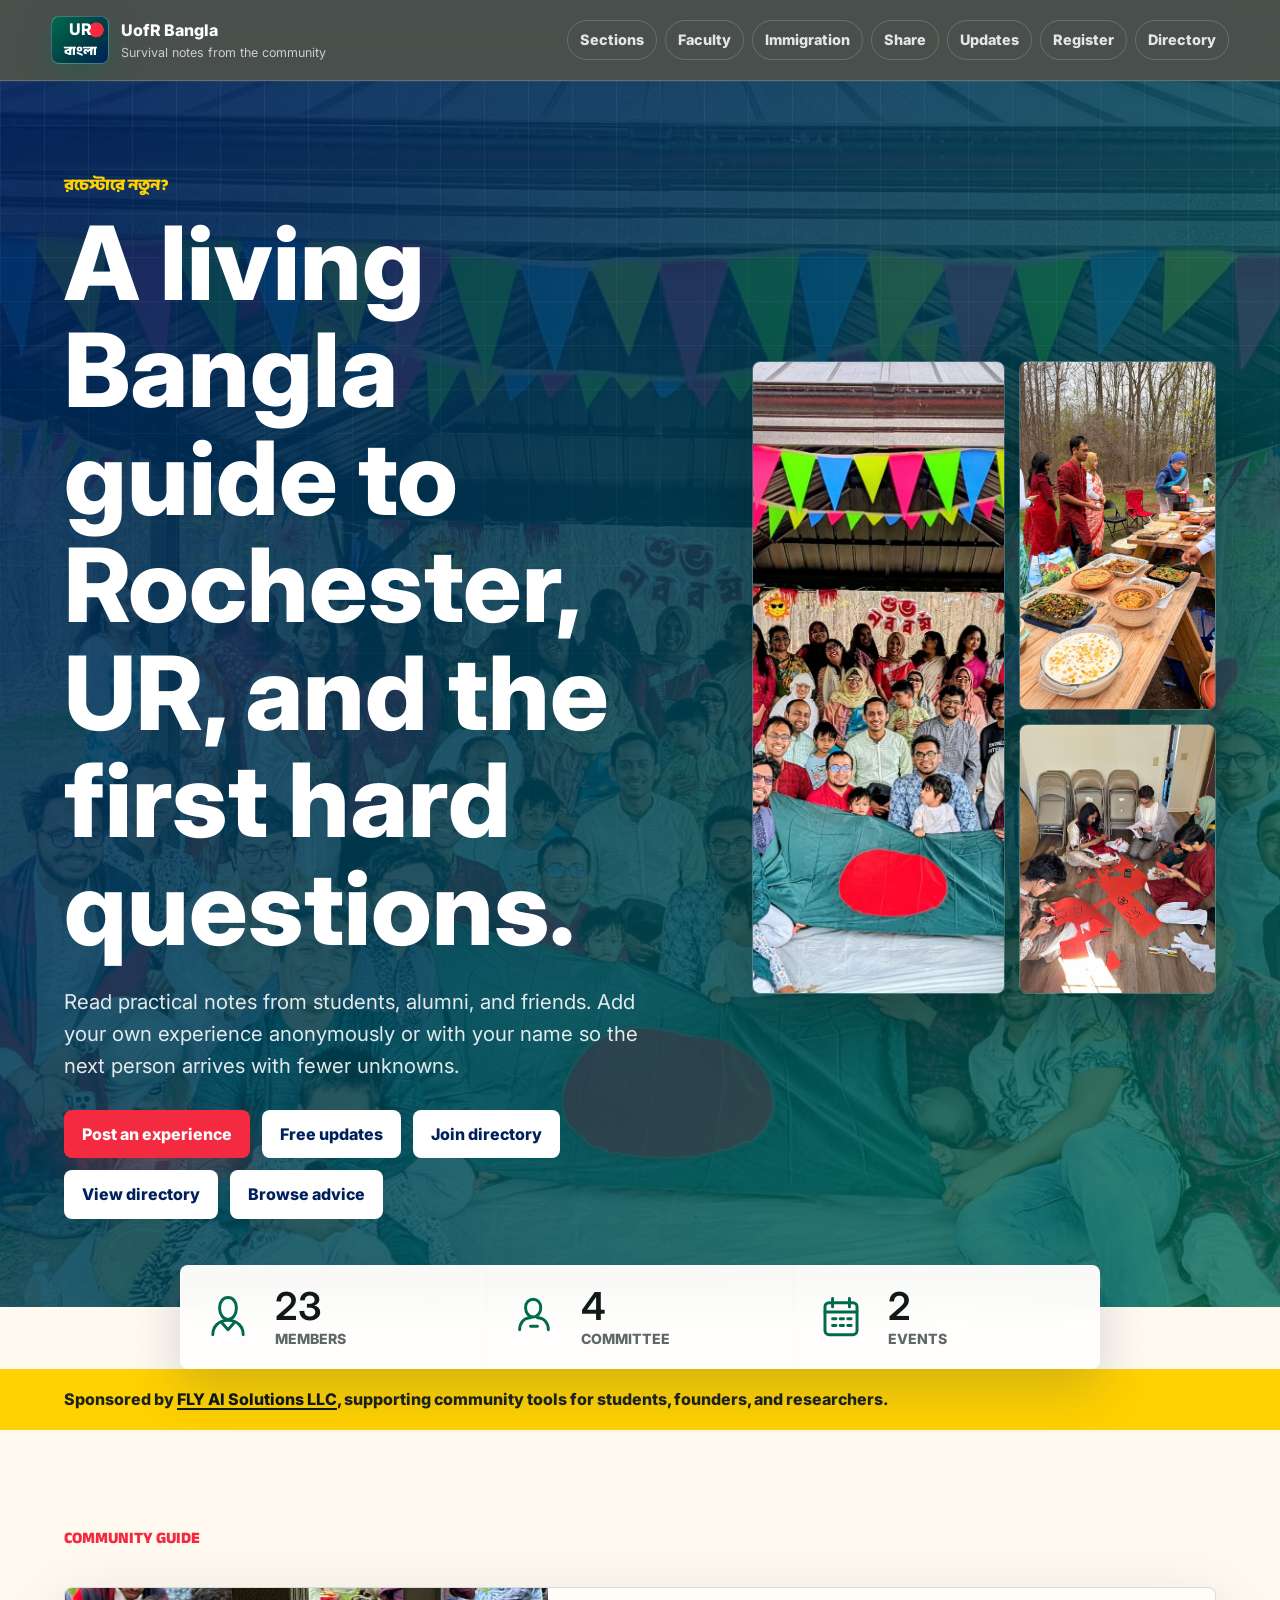
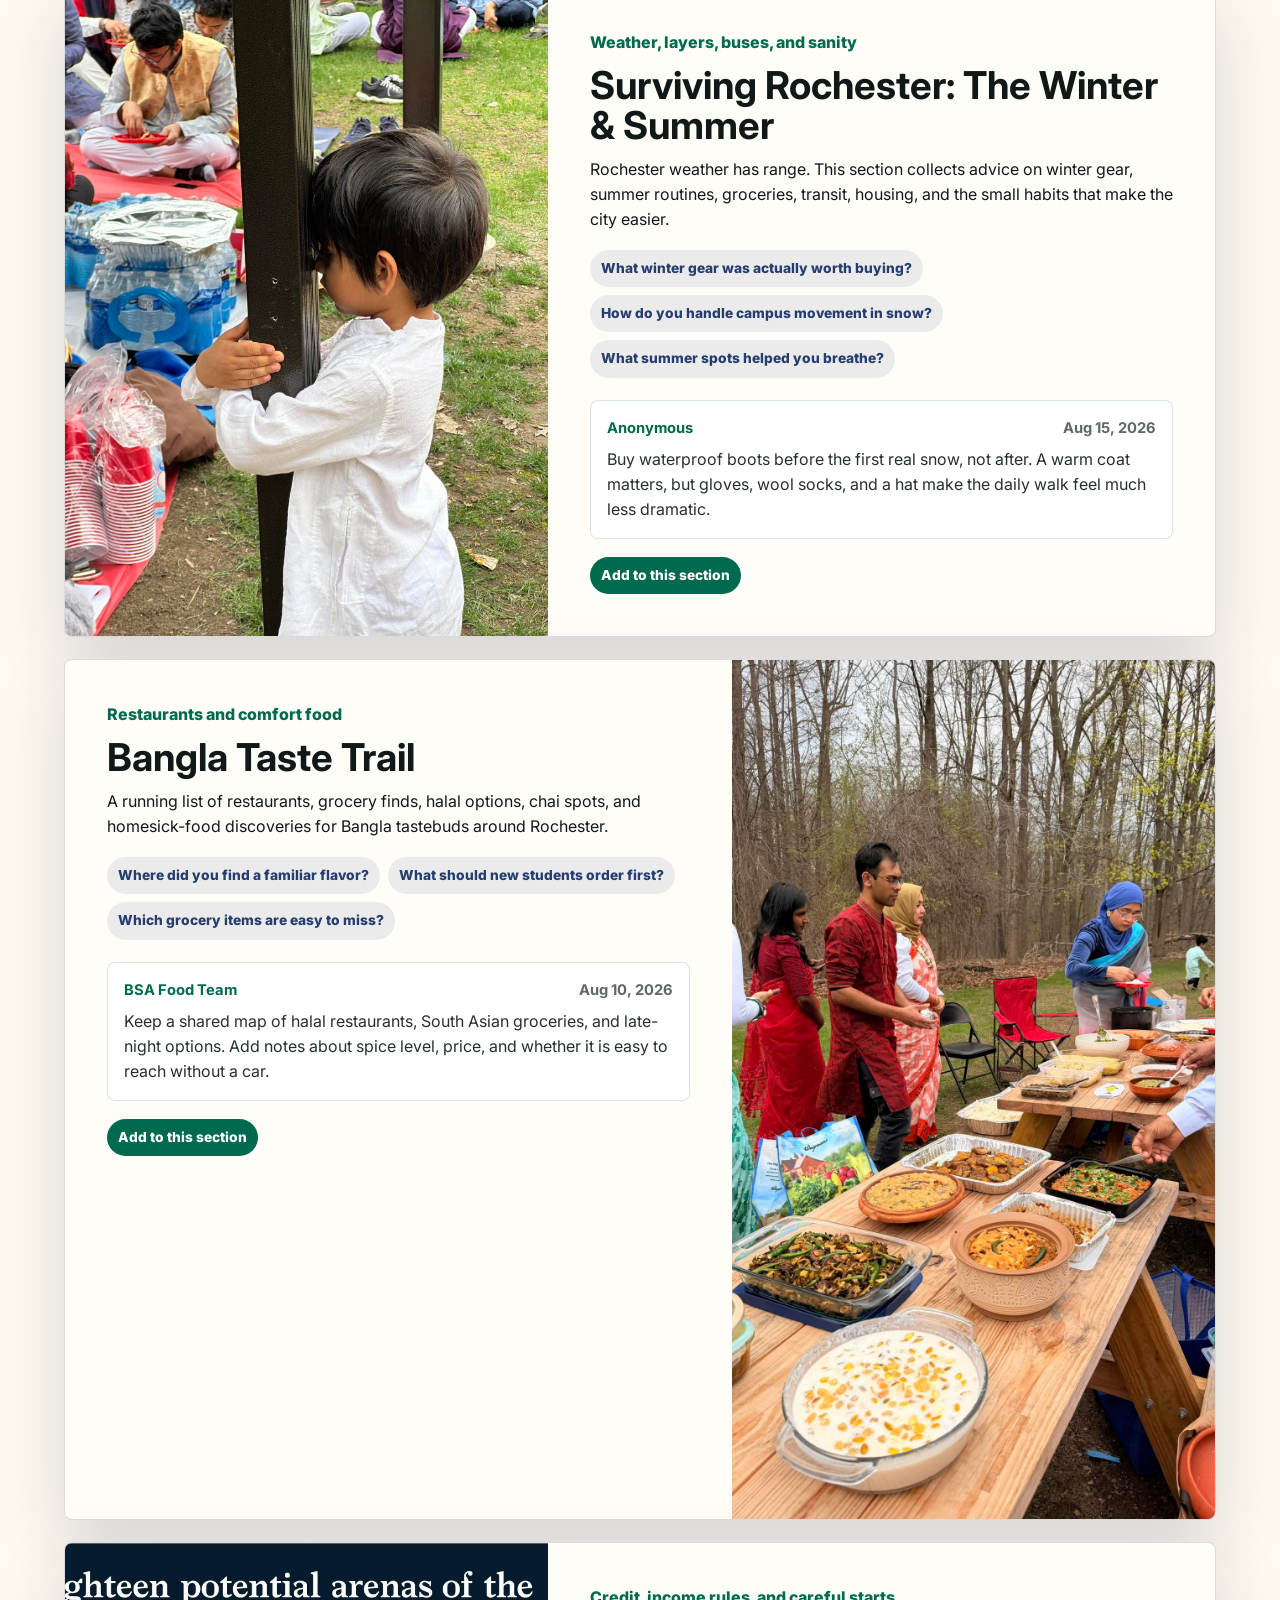
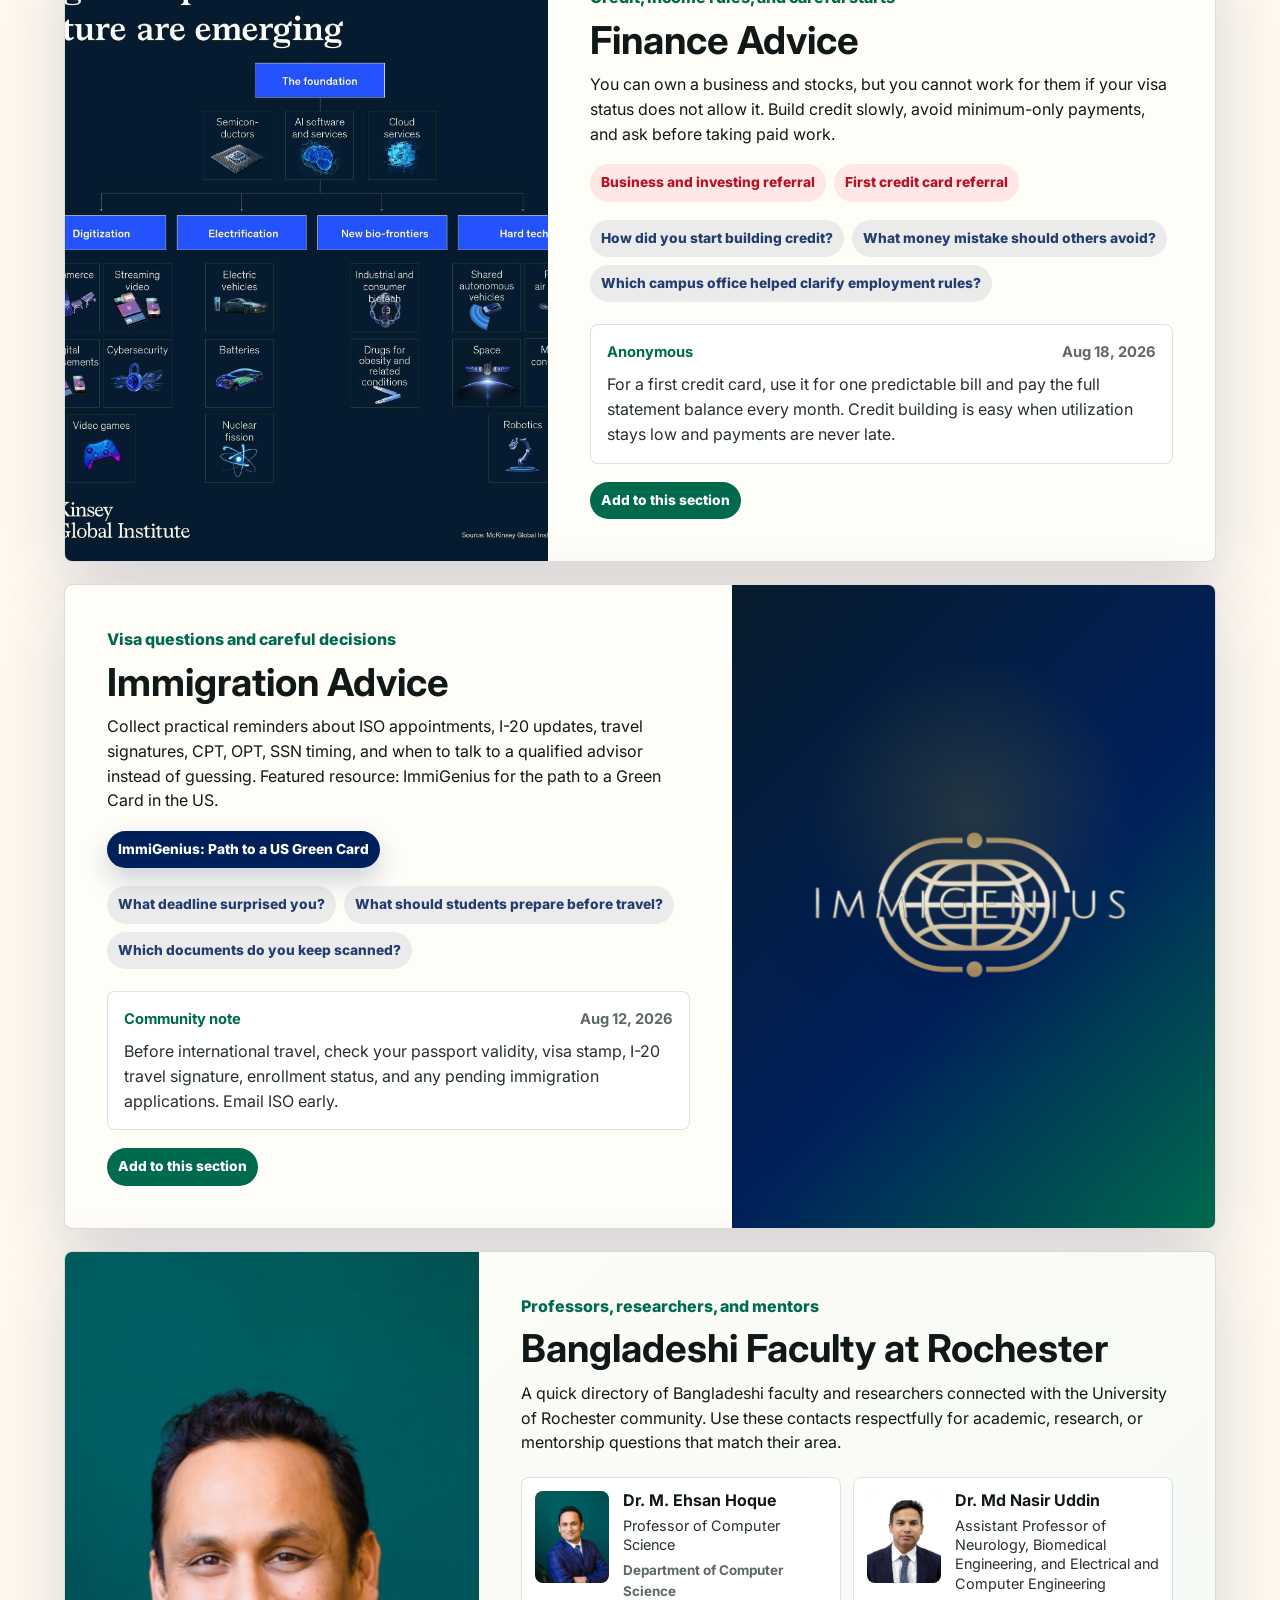
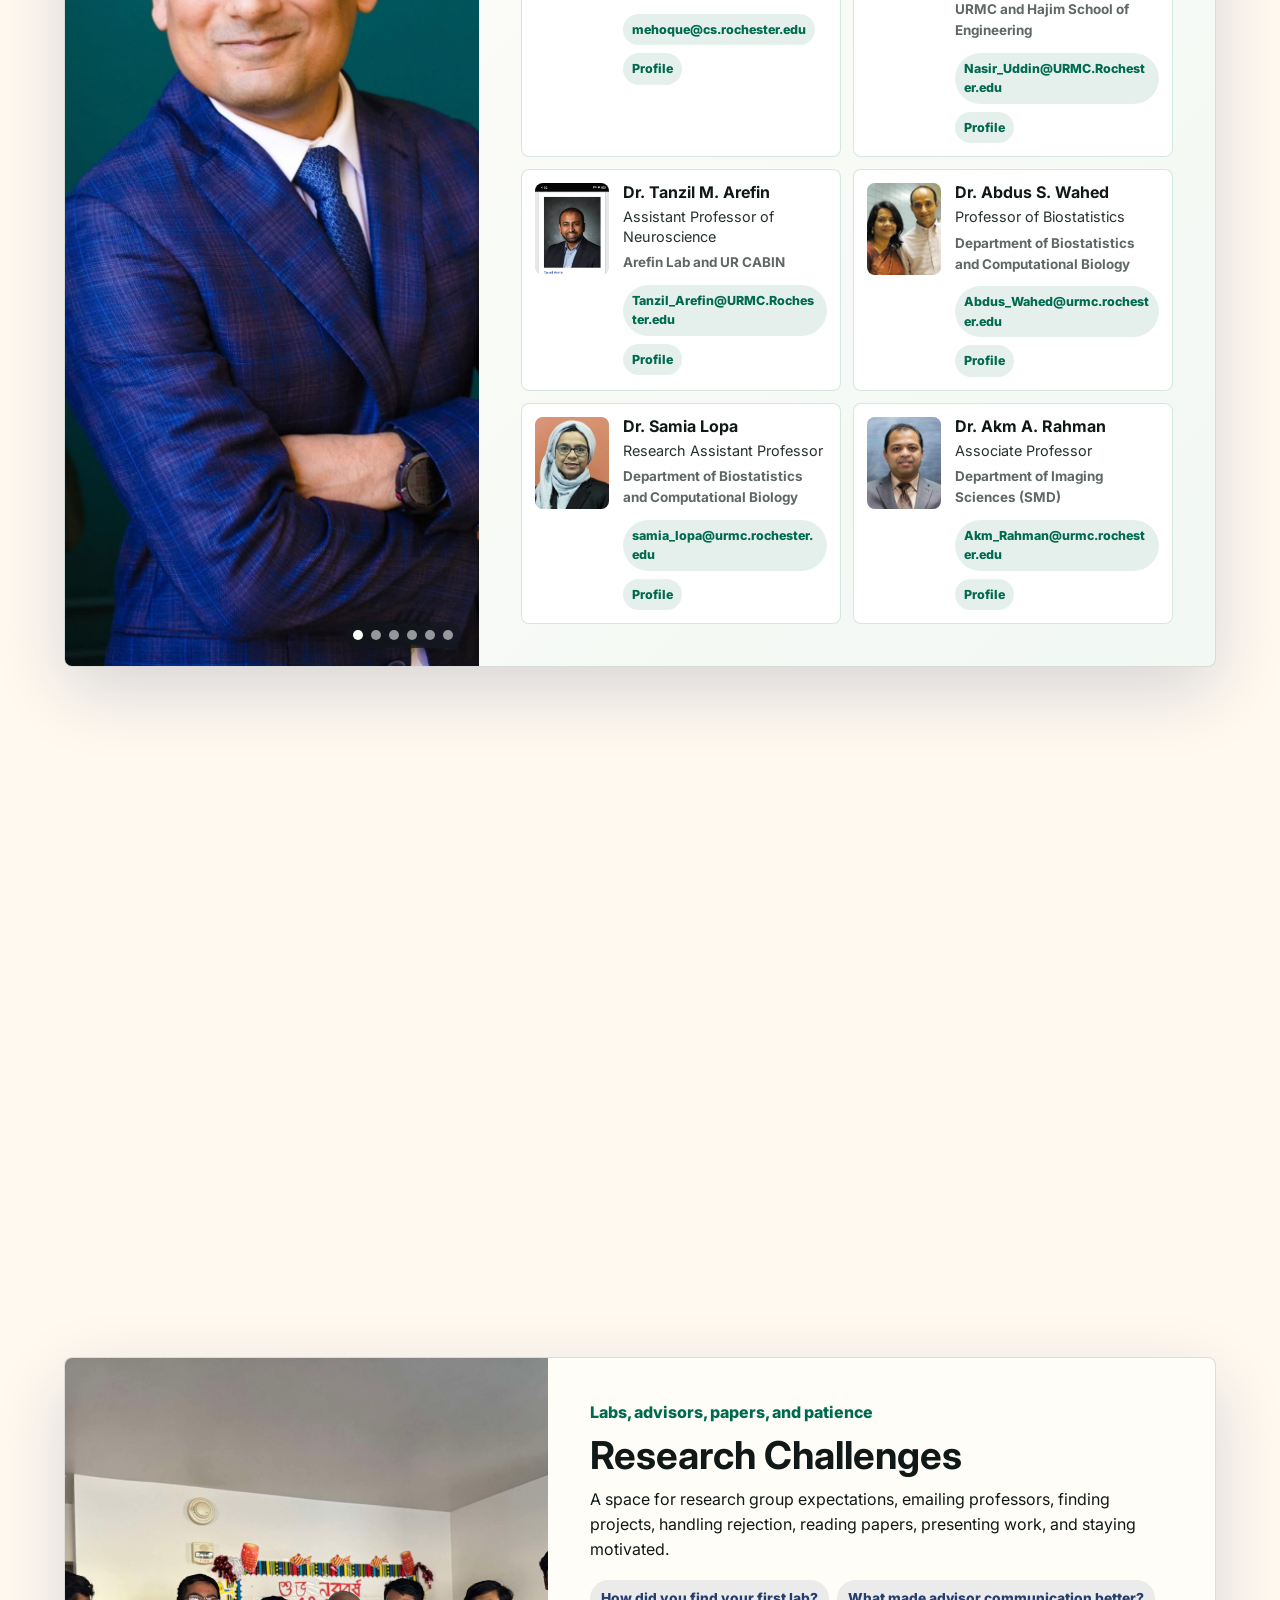
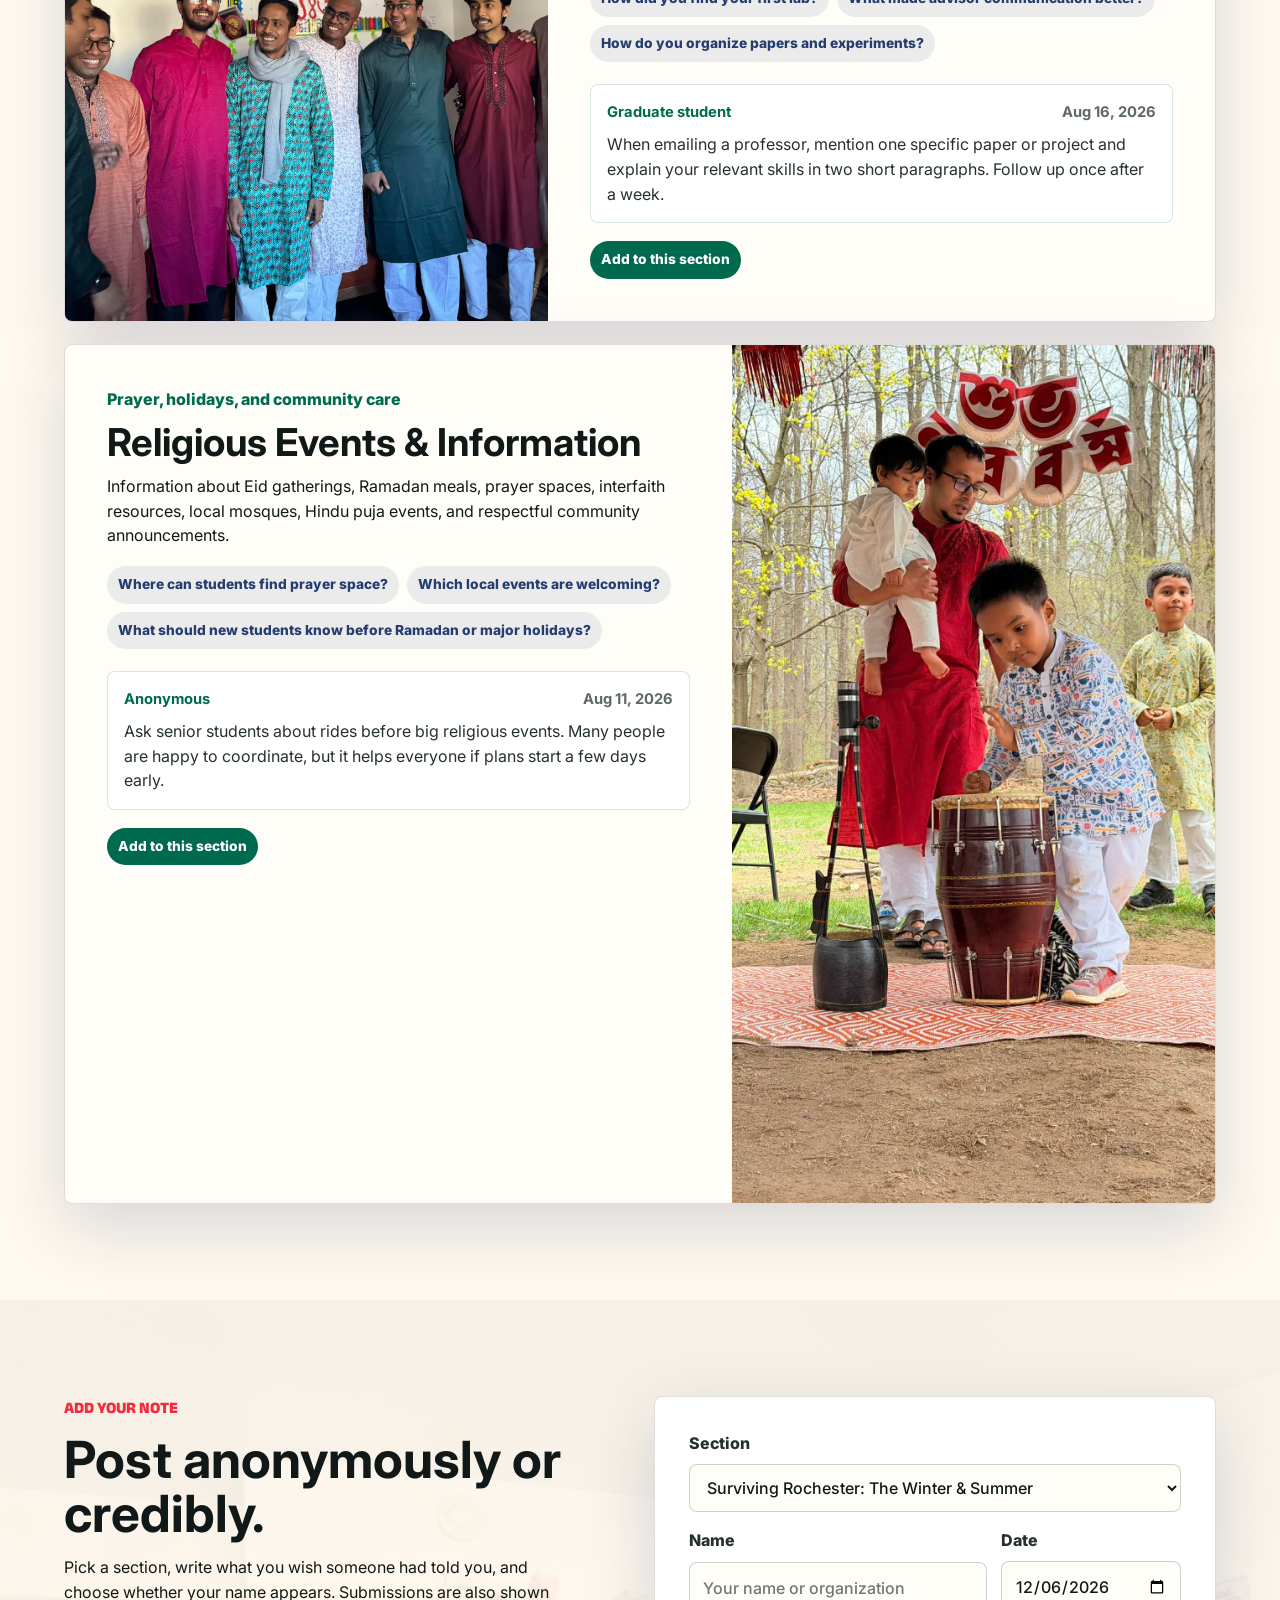
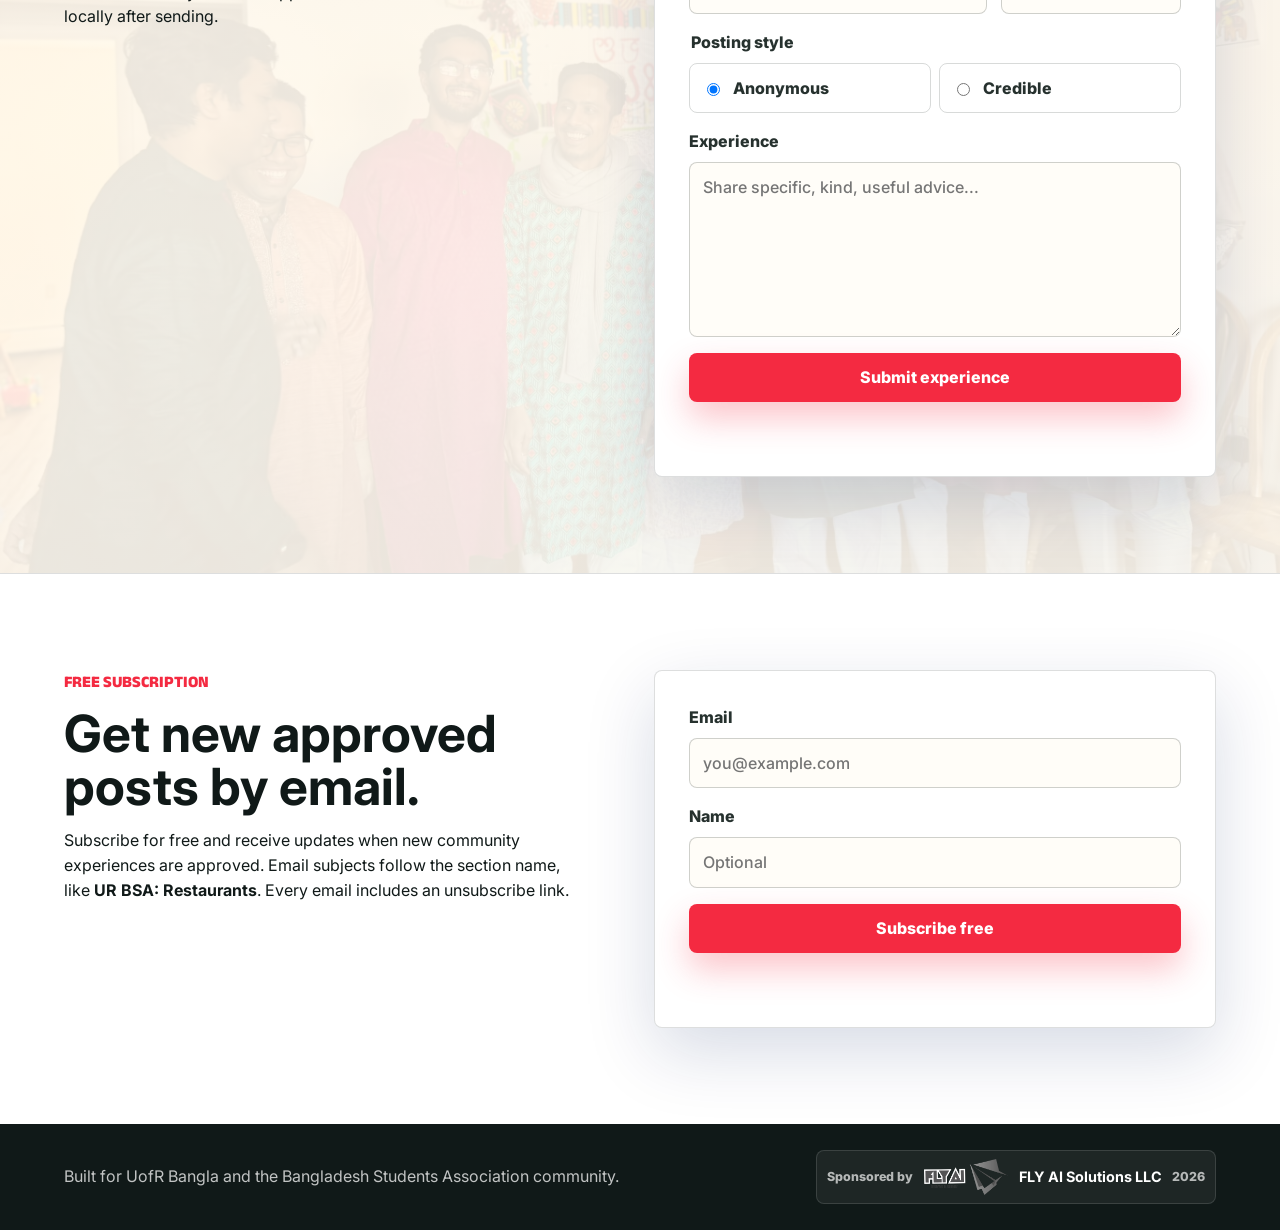
==== commit cd074a71: "update" ====
--- a/index.html
+++ b/index.html
@@ -14,7 +14,7 @@
       href="https://fonts.googleapis.com/css2?family=Anek+Bangla:wght@500;600;700;800&family=Inter:wght@400;500;600;700;800&display=swap"
       rel="stylesheet"
     />
-    <link rel="stylesheet" href="assets/css/uofr-bangla.css?v=20260829-1" />
+    <link rel="stylesheet" href="assets/css/uofr-bangla.css?v=20260904-6" />
   </head>
   <body>
     <header class="topbar">
@@ -40,6 +40,7 @@
         <a href="#share">Share</a>
         <a href="#subscribe">Updates</a>
         <a href="register.html">Register</a>
+        <a href="directory.html">Directory</a>
       </nav>
     </header>
 
@@ -56,6 +57,7 @@
             <a class="button primary" href="#share">Post an experience</a>
             <a class="button secondary" href="#subscribe">Free updates</a>
             <a class="button secondary" href="register.html">Join directory</a>
+            <a class="button secondary" href="directory.html">View directory</a>
             <a class="button secondary" href="#sections">Browse advice</a>
           </div>
         </div>
@@ -64,6 +66,36 @@
           <img src="assets/images/pohela_boishak_food.JPEG" alt="Pohela Boishakh food table" />
           <img src="assets/images/working_together.JPEG" alt="Students working together" />
         </div>
+      </section>
+
+      <section class="community-stats" aria-label="UofR Bangla community numbers">
+        <a class="community-stat-card" href="directory.html">
+          <svg viewBox="0 0 64 64" aria-hidden="true">
+            <path d="M14 53c0-10 7-17 18-17s18 7 18 17" />
+            <path d="M22 21c0-7 4-12 10-12s10 5 10 12-4 14-10 14-10-7-10-14Z" />
+            <path d="M25 39l7 8 7-8" />
+          </svg>
+          <strong data-stat="members">23</strong>
+          <span>Members</span>
+        </a>
+        <article class="community-stat-card">
+          <svg viewBox="0 0 64 64" aria-hidden="true">
+            <path d="M15 47c0-8 5-14 13-14" />
+            <path d="M36 33c8 0 13 6 13 14" />
+            <path d="M22 21c0-6 4-10 9-10s9 4 9 10-4 11-9 11-9-5-9-11Z" />
+            <path d="M28 43h8" />
+          </svg>
+          <strong data-stat="committee">4</strong>
+          <span>Committee</span>
+        </article>
+        <article class="community-stat-card">
+          <svg viewBox="0 0 64 64" aria-hidden="true">
+            <rect x="13" y="15" width="38" height="38" rx="5" />
+            <path d="M22 10v10M42 10v10M13 26h38M22 34h4M31 34h4M40 34h4M22 42h4M31 42h4M40 42h4" />
+          </svg>
+          <strong data-stat="events">2</strong>
+          <span>Events</span>
+        </article>
       </section>
 
       <section class="intro-band">
@@ -173,6 +205,6 @@
     <script>
       window.UR_BANGLA_API_BASE = window.UR_BANGLA_API_BASE || "https://jerin-api.flyai.online/x006";
     </script>
-    <script src="assets/js/uofr-bangla.js?v=20260829-1" defer></script>
+    <script src="assets/js/uofr-bangla.js?v=20260904-2" defer></script>
   </body>
 </html>
--- a/assets/css/uofr-bangla.css
+++ b/assets/css/uofr-bangla.css
@@ -265,6 +265,13 @@
   transform: translateY(-2px);
 }
 
+.button:disabled {
+  cursor: not-allowed;
+  opacity: 0.48;
+  transform: none;
+  box-shadow: none;
+}
+
 .button.primary {
   background: var(--red);
   color: #fff;
@@ -359,6 +366,72 @@
   text-decoration: underline;
   text-decoration-thickness: 2px;
   text-underline-offset: 3px;
+}
+
+.community-stats {
+  display: grid;
+  grid-template-columns: repeat(3, minmax(0, 1fr));
+  gap: 1px;
+  width: min(920px, calc(100% - 36px));
+  margin: -42px auto 0;
+  position: relative;
+  z-index: 4;
+  overflow: hidden;
+  border: 1px solid rgba(255, 255, 255, 0.72);
+  border-radius: 8px;
+  background: rgba(255, 253, 248, 0.94);
+  box-shadow: 0 20px 52px rgba(0, 32, 91, 0.18);
+  backdrop-filter: blur(16px);
+}
+
+.community-stat-card {
+  position: relative;
+  display: grid;
+  grid-template-columns: 62px minmax(0, 1fr);
+  grid-template-rows: auto auto;
+  align-items: center;
+  gap: 0 12px;
+  min-height: 102px;
+  background: rgba(255, 255, 255, 0.58);
+  padding: 18px 20px;
+  text-align: left;
+  color: inherit;
+  text-decoration: none;
+  transition: background 180ms ease, transform 180ms ease;
+}
+
+a.community-stat-card:hover,
+a.community-stat-card:focus-visible {
+  background: rgba(255, 255, 255, 0.86);
+  outline: none;
+  transform: translateY(-2px);
+}
+
+.community-stats svg {
+  grid-row: 1 / 3;
+  width: 54px;
+  height: 54px;
+  color: var(--green);
+  fill: none;
+  stroke: currentColor;
+  stroke-width: 3.5;
+  stroke-linecap: round;
+  stroke-linejoin: round;
+}
+
+.community-stats strong {
+  color: var(--ink);
+  font-size: clamp(1.8rem, 3vw, 2.45rem);
+  line-height: 1;
+  font-weight: 600;
+}
+
+.community-stats span {
+  color: var(--muted);
+  font-size: 0.88rem;
+  line-height: 1.2;
+  font-weight: 800;
+  text-transform: uppercase;
 }
 
 .section-shell,
@@ -836,12 +909,68 @@
     var(--paper);
 }
 
+.directory-page {
+  min-height: 100vh;
+  background:
+    linear-gradient(135deg, rgba(0, 32, 91, 0.1), rgba(0, 106, 78, 0.1)),
+    var(--paper);
+}
+
+.directory-preview[hidden],
+.directory-access-card[hidden],
+.member-directory[hidden],
+.directory-access-card form[hidden] {
+  display: none !important;
+}
+
 .registration-shell {
   display: grid;
-  grid-template-columns: minmax(0, 0.85fr) minmax(360px, 1fr);
+  grid-template-columns: minmax(0, 0.82fr) minmax(0, 1fr);
   gap: clamp(24px, 5vw, 64px);
   align-items: start;
   padding: clamp(42px, 7vw, 90px) clamp(18px, 5vw, 72px);
+}
+
+.directory-shell {
+  display: grid;
+  min-width: 0;
+  gap: 28px;
+  padding: clamp(32px, 6vw, 72px) clamp(18px, 5vw, 72px);
+}
+
+.directory-preview {
+  display: grid;
+  grid-template-columns: minmax(0, 0.86fr) minmax(320px, 1fr);
+  gap: clamp(20px, 4vw, 44px);
+  align-items: center;
+}
+
+.directory-preview-copy h1 {
+  color: var(--ink);
+  font-size: clamp(2.5rem, 5vw, 5.1rem);
+  line-height: 1;
+}
+
+.directory-preview-copy p:not(.eyebrow) {
+  max-width: 640px;
+  color: var(--muted);
+  font-size: 1.04rem;
+  font-weight: 700;
+}
+
+.preview-directory-grid {
+  display: grid;
+  gap: 12px;
+  position: relative;
+}
+
+.preview-directory-grid::after {
+  content: "";
+  position: absolute;
+  inset: -10px;
+  border-radius: 12px;
+  background: linear-gradient(180deg, rgba(255, 249, 239, 0.1), rgba(255, 249, 239, 0.72));
+  pointer-events: none;
 }
 
 .registration-intro {
@@ -870,10 +999,331 @@
   box-shadow: var(--shadow);
 }
 
-.check-card {
+.directory-access-card,
+.member-directory {
+  min-width: 0;
+  border: 1px solid var(--line);
+  border-radius: 8px;
+  background: #fff;
+  padding: clamp(18px, 3vw, 28px);
+  box-shadow: var(--shadow);
+}
+
+.directory-access-card {
+  max-width: 960px;
+  scroll-margin-top: 96px;
+}
+
+.directory-access-heading {
+  display: grid;
+  grid-template-columns: minmax(0, 0.8fr) minmax(280px, 1fr);
+  gap: 24px;
+  align-items: end;
+  margin-bottom: 20px;
+}
+
+.directory-access-card h2 {
+  max-width: 620px;
+  color: var(--ink);
+  font-size: clamp(1.65rem, 3vw, 2.65rem);
+  line-height: 1.08;
+}
+
+.directory-access-heading > p {
+  max-width: 680px;
+  margin: 0;
+  color: var(--muted);
+  font-weight: 700;
+}
+
+.directory-access-card .experience-form {
+  display: grid;
+  grid-template-columns: minmax(240px, 1fr) auto;
+  gap: 10px;
+  align-items: end;
+  max-width: 720px;
+  padding: 0;
+  border: 0;
+  background: transparent;
+  box-shadow: none;
+}
+
+.directory-access-card .otp-form {
+  grid-template-columns: minmax(180px, 1fr) auto auto;
+}
+
+.directory-access-card .form-status {
+  grid-column: 1 / -1;
+}
+
+.member-directory-header {
+  display: flex;
+  align-items: flex-start;
+  justify-content: space-between;
+  gap: 18px;
+  margin-bottom: 16px;
+}
+
+.member-directory-header h2 {
+  color: var(--ink);
+  font-size: clamp(2rem, 4vw, 3.1rem);
+}
+
+.member-directory-summary {
+  min-height: 22px;
+  margin: 4px 0 0;
+  color: var(--muted);
+  font-size: 0.88rem;
+  font-weight: 800;
+}
+
+.member-directory-actions {
+  display: flex;
+  flex-wrap: wrap;
+  align-items: end;
+  justify-content: flex-end;
+  gap: 10px;
+}
+
+.member-directory-actions label {
+  min-width: 160px;
+  color: var(--muted);
+  font-size: 0.78rem;
+  font-weight: 800;
+}
+
+.member-directory-actions .directory-search-field {
+  min-width: min(290px, 42vw);
+}
+
+.member-directory-actions input,
+.member-directory-actions select {
+  min-height: 42px;
+  margin-top: 5px;
+}
+
+.directory-index {
+  display: flex;
+  min-width: 0;
+  max-width: 100%;
+  gap: 4px;
+  overflow-x: auto;
+  border-block: 1px solid var(--line);
+  padding: 10px 0;
+  scrollbar-width: thin;
+}
+
+.directory-index:empty {
+  display: none;
+}
+
+.directory-index a {
+  flex: 0 0 auto;
+  min-width: 34px;
+  max-width: 240px;
+  overflow: hidden;
+  border-radius: 6px;
+  color: var(--green);
+  padding: 7px 9px;
+  font-size: 0.8rem;
+  font-weight: 800;
+  text-align: center;
+  text-overflow: ellipsis;
+  text-decoration: none;
+  white-space: nowrap;
+}
+
+.directory-index a:hover,
+.directory-index a:focus-visible {
+  background: rgba(0, 106, 78, 0.1);
+  outline: none;
+}
+
+.member-list {
+  display: grid;
+  gap: 22px;
+  margin-top: 22px;
+}
+
+.directory-group {
+  scroll-margin-top: 104px;
+}
+
+.directory-group > header {
+  display: flex;
+  align-items: center;
+  gap: 9px;
+  margin-bottom: 8px;
+}
+
+.directory-group h3 {
+  margin: 0;
+  color: var(--ink);
+  font-size: 1rem;
+}
+
+.directory-group > header span {
+  min-width: 24px;
+  border-radius: 999px;
+  background: rgba(0, 106, 78, 0.1);
+  color: var(--green);
+  padding: 3px 7px;
+  font-size: 0.72rem;
+  font-weight: 800;
+  text-align: center;
+}
+
+.directory-group > div {
+  overflow: hidden;
+  border: 1px solid var(--line);
+  border-radius: 8px;
+}
+
+.member-row {
+  display: grid;
+  grid-template-columns: 42px minmax(190px, 0.9fr) minmax(210px, 1.2fr) auto;
+  gap: 14px;
+  align-items: center;
+  min-height: 76px;
+  padding: 12px 14px;
+  background: #fff;
+}
+
+.member-row + .member-row {
+  border-top: 1px solid var(--line);
+}
+
+.member-row:hover {
+  background: rgba(0, 106, 78, 0.025);
+}
+
+.member-avatar {
+  display: grid;
+  place-items: center;
+  width: 40px;
+  height: 40px;
+  border-radius: 50%;
+  background: var(--green);
+  color: #fff;
+  font-size: 0.78rem;
+  font-weight: 800;
+}
+
+.member-identity,
+.member-affiliation,
+.member-row-actions {
+  min-width: 0;
+}
+
+.member-identity strong,
+.member-affiliation span {
+  display: block;
+  overflow: hidden;
+  text-overflow: ellipsis;
+  white-space: nowrap;
+}
+
+.member-identity strong {
+  color: var(--ink);
+  font-size: 0.95rem;
+}
+
+.member-identity a {
+  display: block;
+  overflow: hidden;
+  margin-top: 3px;
+  color: var(--blue);
+  font-size: 0.82rem;
+  font-weight: 700;
+  text-overflow: ellipsis;
+  white-space: nowrap;
+}
+
+.member-affiliation span {
+  color: var(--ink);
+  font-size: 0.86rem;
+  font-weight: 700;
+}
+
+.member-affiliation small {
+  display: block;
+  margin-top: 3px;
+  color: var(--muted);
+  font-size: 0.76rem;
+  font-weight: 700;
+}
+
+.member-row-actions {
+  display: flex;
+  align-items: center;
+  justify-content: flex-end;
+  gap: 8px;
+}
+
+.member-role {
+  border-radius: 999px;
+  background: rgba(0, 106, 78, 0.1);
+  color: var(--green);
+  padding: 5px 8px;
+  font-size: 0.72rem;
+  font-weight: 800;
+  white-space: nowrap;
+}
+
+.member-row .directory-profile-link {
+  border-radius: 6px;
+  background: rgba(0, 32, 91, 0.08);
+  color: var(--blue);
+  padding: 6px 8px;
+  font-size: 0.76rem;
+  font-weight: 800;
+  text-decoration: none;
+}
+
+.member-card {
+  display: grid;
+  gap: 10px;
+  border: 1px solid rgba(0, 106, 78, 0.14);
+  border-radius: 8px;
+  background: rgba(255, 255, 255, 0.88);
+  padding: 14px;
+}
+
+.member-card.is-blurred {
+  filter: blur(4px);
+  opacity: 0.72;
+  user-select: none;
+}
+
+.member-card strong {
+  display: block;
+  color: var(--ink);
+  font-size: 1.02rem;
+}
+
+.member-card a {
+  color: var(--blue);
+  font-size: 0.9rem;
+  font-weight: 800;
+  overflow-wrap: anywhere;
+}
+
+.member-card p,
+.member-card small {
+  margin: 0;
+  color: var(--muted);
+  font-weight: 700;
+}
+
+.member-card .directory-profile-link {
+  width: fit-content;
+}
+
+.experience-form .check-card {
   display: flex;
   align-items: flex-start;
   gap: 10px;
+  min-width: 0;
   border: 1px solid rgba(0, 106, 78, 0.16);
   border-radius: 8px;
   background: rgba(0, 106, 78, 0.06);
@@ -882,8 +1332,16 @@
   font-weight: 800;
 }
 
-.check-card input {
+.experience-form .check-card input {
+  flex: 0 0 auto;
+  width: 18px;
+  height: 18px;
   margin-top: 5px;
+}
+
+.experience-form .check-card span {
+  min-width: 0;
+  overflow-wrap: anywhere;
 }
 
 .is-emphasized input {
@@ -1021,6 +1479,13 @@
   margin-bottom: 18px;
 }
 
+.mailing-header-actions {
+  display: flex;
+  flex-wrap: wrap;
+  justify-content: flex-end;
+  gap: 8px;
+}
+
 .mailing-header h2 {
   color: var(--ink);
   font-size: clamp(1.9rem, 4vw, 3.4rem);
@@ -1111,6 +1576,16 @@
   overflow-wrap: anywhere;
 }
 
+.directory-contact .directory-profile-link {
+  display: inline-flex;
+  width: fit-content;
+  margin-top: 8px;
+  border-radius: 6px;
+  background: rgba(0, 32, 91, 0.08);
+  padding: 5px 8px;
+  text-decoration: none;
+}
+
 .directory-contact p {
   margin: 8px 0 0;
   color: var(--muted);
@@ -1146,6 +1621,132 @@
 .mailing-form {
   display: grid;
   gap: 14px;
+}
+
+.compose-field {
+  display: grid;
+  gap: 8px;
+}
+
+.compose-label-row {
+  display: flex;
+  align-items: baseline;
+  justify-content: space-between;
+  gap: 12px;
+  color: var(--ink);
+  font-weight: 800;
+}
+
+.compose-label-row small {
+  color: var(--muted);
+  font-size: 0.78rem;
+  font-weight: 700;
+  text-align: right;
+}
+
+.compose-editor {
+  overflow: hidden;
+  border: 1px solid rgba(0, 32, 91, 0.16);
+  border-radius: 8px;
+  background: #fff;
+}
+
+.compose-toolbar {
+  display: flex;
+  flex-wrap: wrap;
+  gap: 6px;
+  border-bottom: 1px solid var(--line);
+  background: rgba(0, 32, 91, 0.035);
+  padding: 8px;
+}
+
+.compose-toolbar button {
+  min-height: 34px;
+  border: 1px solid rgba(0, 32, 91, 0.16);
+  border-radius: 6px;
+  background: #fff;
+  color: var(--blue);
+  padding: 0 10px;
+  font: inherit;
+  font-size: 0.82rem;
+  font-weight: 800;
+  cursor: pointer;
+}
+
+.compose-toolbar button:hover,
+.compose-toolbar button:focus-visible {
+  border-color: rgba(0, 32, 91, 0.45);
+  background: rgba(0, 32, 91, 0.08);
+  outline: none;
+}
+
+.compose-box {
+  min-height: 210px;
+  max-height: 420px;
+  overflow: auto;
+  padding: 14px;
+  color: #26312e;
+  line-height: 1.55;
+  outline: none;
+  overflow-wrap: anywhere;
+}
+
+.compose-box:empty::before {
+  content: attr(data-placeholder);
+  color: rgba(38, 49, 46, 0.48);
+}
+
+.compose-box a {
+  color: var(--blue);
+  font-weight: 800;
+}
+
+.compose-box p,
+.compose-box div {
+  margin: 0 0 10px;
+}
+
+.compose-box ul,
+.compose-box ol {
+  margin: 0 0 10px 20px;
+  padding: 0;
+}
+
+.group-builder {
+  display: grid;
+  gap: 12px;
+  border-bottom: 1px solid var(--line);
+  padding-bottom: 16px;
+}
+
+.group-builder .form-row {
+  grid-template-columns: 1fr 1fr;
+}
+
+.draft-panel {
+  display: grid;
+  gap: 12px;
+  border-top: 1px solid var(--line);
+  border-bottom: 1px solid var(--line);
+  padding: 16px 0;
+}
+
+.draft-panel-header {
+  display: flex;
+  align-items: flex-start;
+  justify-content: space-between;
+  gap: 12px;
+}
+
+.draft-panel-header strong {
+  color: var(--ink);
+  font-size: 0.95rem;
+}
+
+.draft-actions {
+  display: grid;
+  grid-template-columns: minmax(0, 1fr) minmax(0, 1fr);
+  gap: 12px;
 }
 
 .audience-options {
@@ -1224,6 +1825,10 @@
     position: static;
   }
 
+  .registration-card {
+    max-width: 760px;
+  }
+
   .guide-section:nth-child(even) .section-photo,
   .guide-section:nth-child(even) .section-body,
   .faculty-section:nth-child(even) .section-photo,
@@ -1246,6 +1851,13 @@
     min-height: 420px;
   }
 
+  .community-stats {
+    width: 100%;
+    grid-template-columns: repeat(3, minmax(0, 1fr));
+    margin-top: -28px;
+    box-shadow: 0 16px 36px rgba(0, 32, 91, 0.16);
+  }
+
   .share-panel > div,
   .subscribe-panel > div {
     position: static;
@@ -1258,8 +1870,17 @@
   .mailing-header,
   .mailing-grid,
   .directory-tools,
-  .admin-stats {
+  .admin-stats,
+  .draft-actions {
     display: grid;
+    grid-template-columns: 1fr;
+  }
+
+  .mailing-header-actions {
+    justify-content: flex-start;
+  }
+
+  .group-builder .form-row {
     grid-template-columns: 1fr;
   }
 }
@@ -1306,6 +1927,24 @@
     grid-column: 1 / -1;
   }
 
+  .registration-page .topbar,
+  .admin-page .topbar,
+  .directory-page .topbar {
+    grid-template-columns: 1fr;
+  }
+
+  .registration-page .brand,
+  .admin-page .brand,
+  .directory-page .brand {
+    min-width: 0;
+  }
+
+  .registration-page .nav.simple-nav,
+  .admin-page .nav.simple-nav,
+  .directory-page .nav.simple-nav {
+    width: 100%;
+  }
+
   .nav a {
     display: flex;
     justify-content: center;
@@ -1317,6 +1956,148 @@
 
   .hero {
     min-height: auto;
+  }
+
+  .community-stats {
+    grid-template-columns: 1fr;
+    gap: 8px;
+    width: calc(100% - 28px);
+    margin-top: 16px;
+    background: transparent;
+    border: 0;
+    box-shadow: none;
+  }
+
+  .community-stat-card {
+    min-height: 0;
+    grid-template-columns: 58px minmax(0, 1fr);
+    grid-template-rows: auto auto;
+    justify-items: start;
+    align-items: center;
+    text-align: left;
+    padding: 10px;
+    border: 1px solid rgba(0, 106, 78, 0.12);
+    border-radius: 8px;
+    background: rgba(255, 253, 248, 0.96);
+  }
+
+  .community-stats svg {
+    grid-row: 1 / 3;
+    width: 48px;
+    height: 48px;
+  }
+
+  .registration-shell {
+    gap: 18px;
+    padding: 28px 14px 44px;
+  }
+
+  .directory-shell {
+    padding: 28px 14px 44px;
+  }
+
+  .registration-intro h1 {
+    font-size: 2.15rem;
+    line-height: 1.04;
+  }
+
+  .registration-intro p:last-child {
+    font-size: 0.96rem;
+  }
+
+  .registration-card {
+    width: 100%;
+    padding: 14px;
+  }
+
+  .registration-card .experience-form {
+    gap: 13px;
+    padding: 16px;
+  }
+
+  .registration-card .button {
+    width: 100%;
+  }
+
+  .compose-label-row {
+    display: grid;
+  }
+
+  .compose-label-row small {
+    text-align: left;
+  }
+
+  .compose-toolbar button {
+    flex: 1 1 calc(33.333% - 6px);
+    padding-inline: 8px;
+  }
+
+  .draft-panel-header {
+    display: grid;
+  }
+
+  .member-directory-header,
+  .member-directory-actions,
+  .directory-preview,
+  .directory-access-heading {
+    display: grid;
+    grid-template-columns: 1fr;
+    justify-content: stretch;
+  }
+
+  .member-directory-actions label {
+    min-width: 0;
+    grid-column: 1 / -1;
+  }
+
+  .member-directory-actions .directory-search-field {
+    min-width: 0;
+  }
+
+  .member-directory-actions {
+    grid-template-columns: repeat(2, minmax(0, 1fr));
+  }
+
+  .member-directory-actions .button {
+    width: 100%;
+    min-height: 42px;
+    border: 1px solid rgba(0, 32, 91, 0.14);
+    background: rgba(0, 32, 91, 0.04);
+  }
+
+  .directory-access-card .experience-form,
+  .directory-access-card .otp-form {
+    grid-template-columns: 1fr;
+  }
+
+  .directory-access-card .button {
+    width: 100%;
+  }
+
+  .member-row {
+    grid-template-columns: 38px minmax(0, 1fr) auto;
+    gap: 10px;
+    align-items: start;
+  }
+
+  .member-avatar {
+    width: 36px;
+    height: 36px;
+  }
+
+  .member-affiliation {
+    grid-column: 2 / -1;
+  }
+
+  .member-affiliation span {
+    white-space: normal;
+  }
+
+  .member-row-actions {
+    grid-column: 3;
+    grid-row: 1;
+    flex-direction: column;
+    align-items: flex-end;
   }
 
   .hero-gallery,
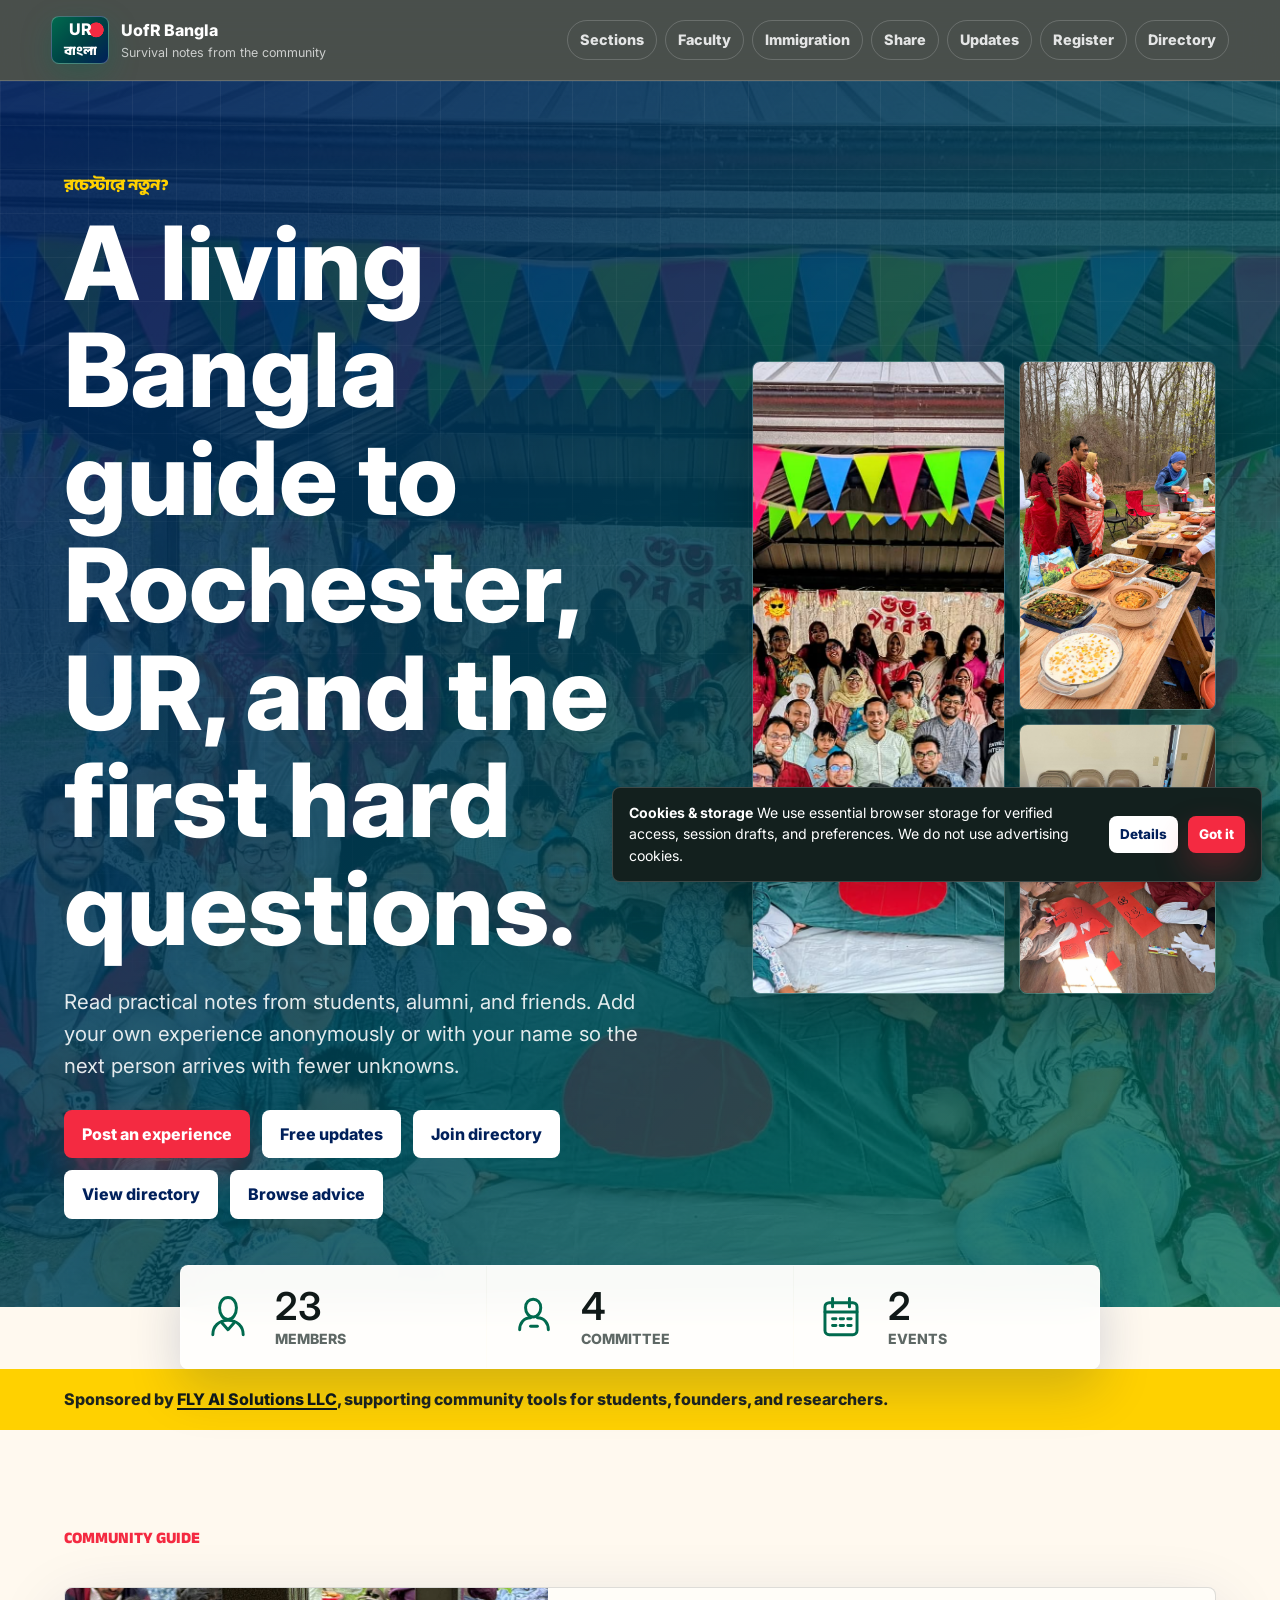
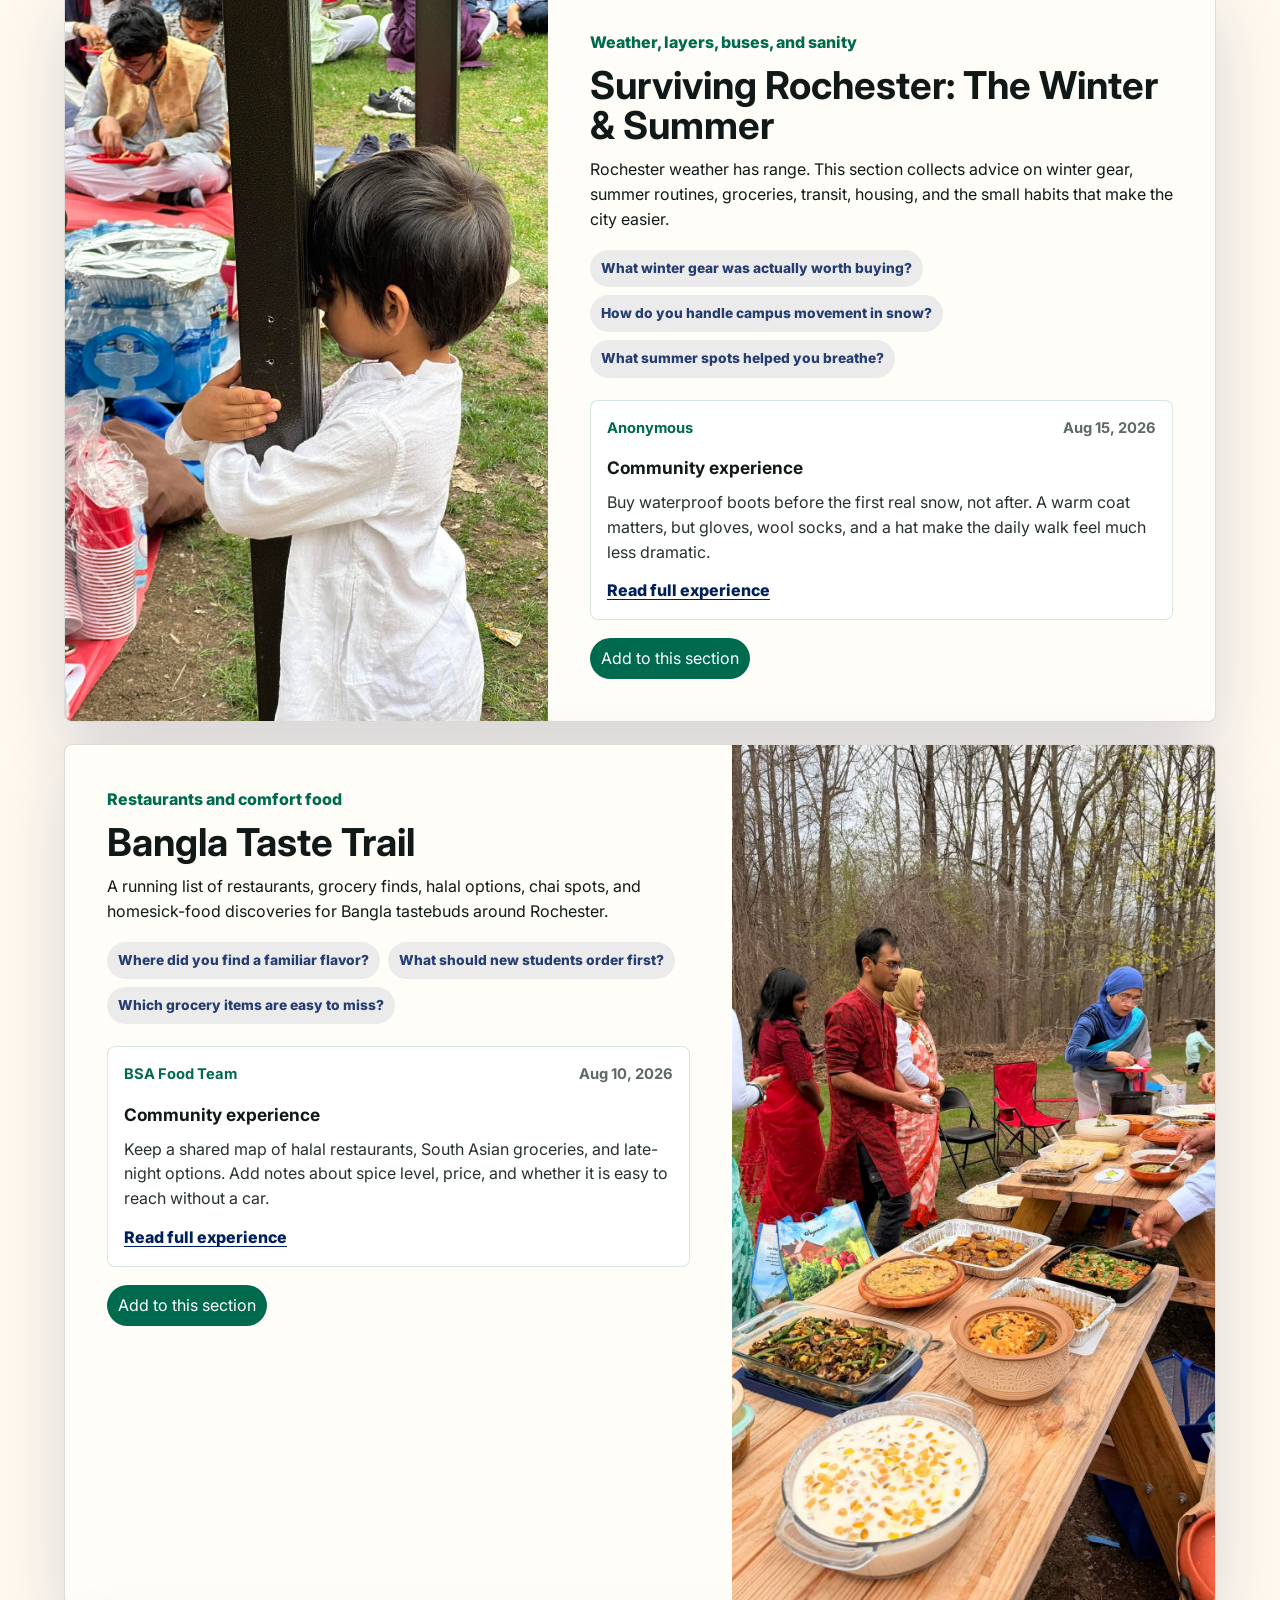
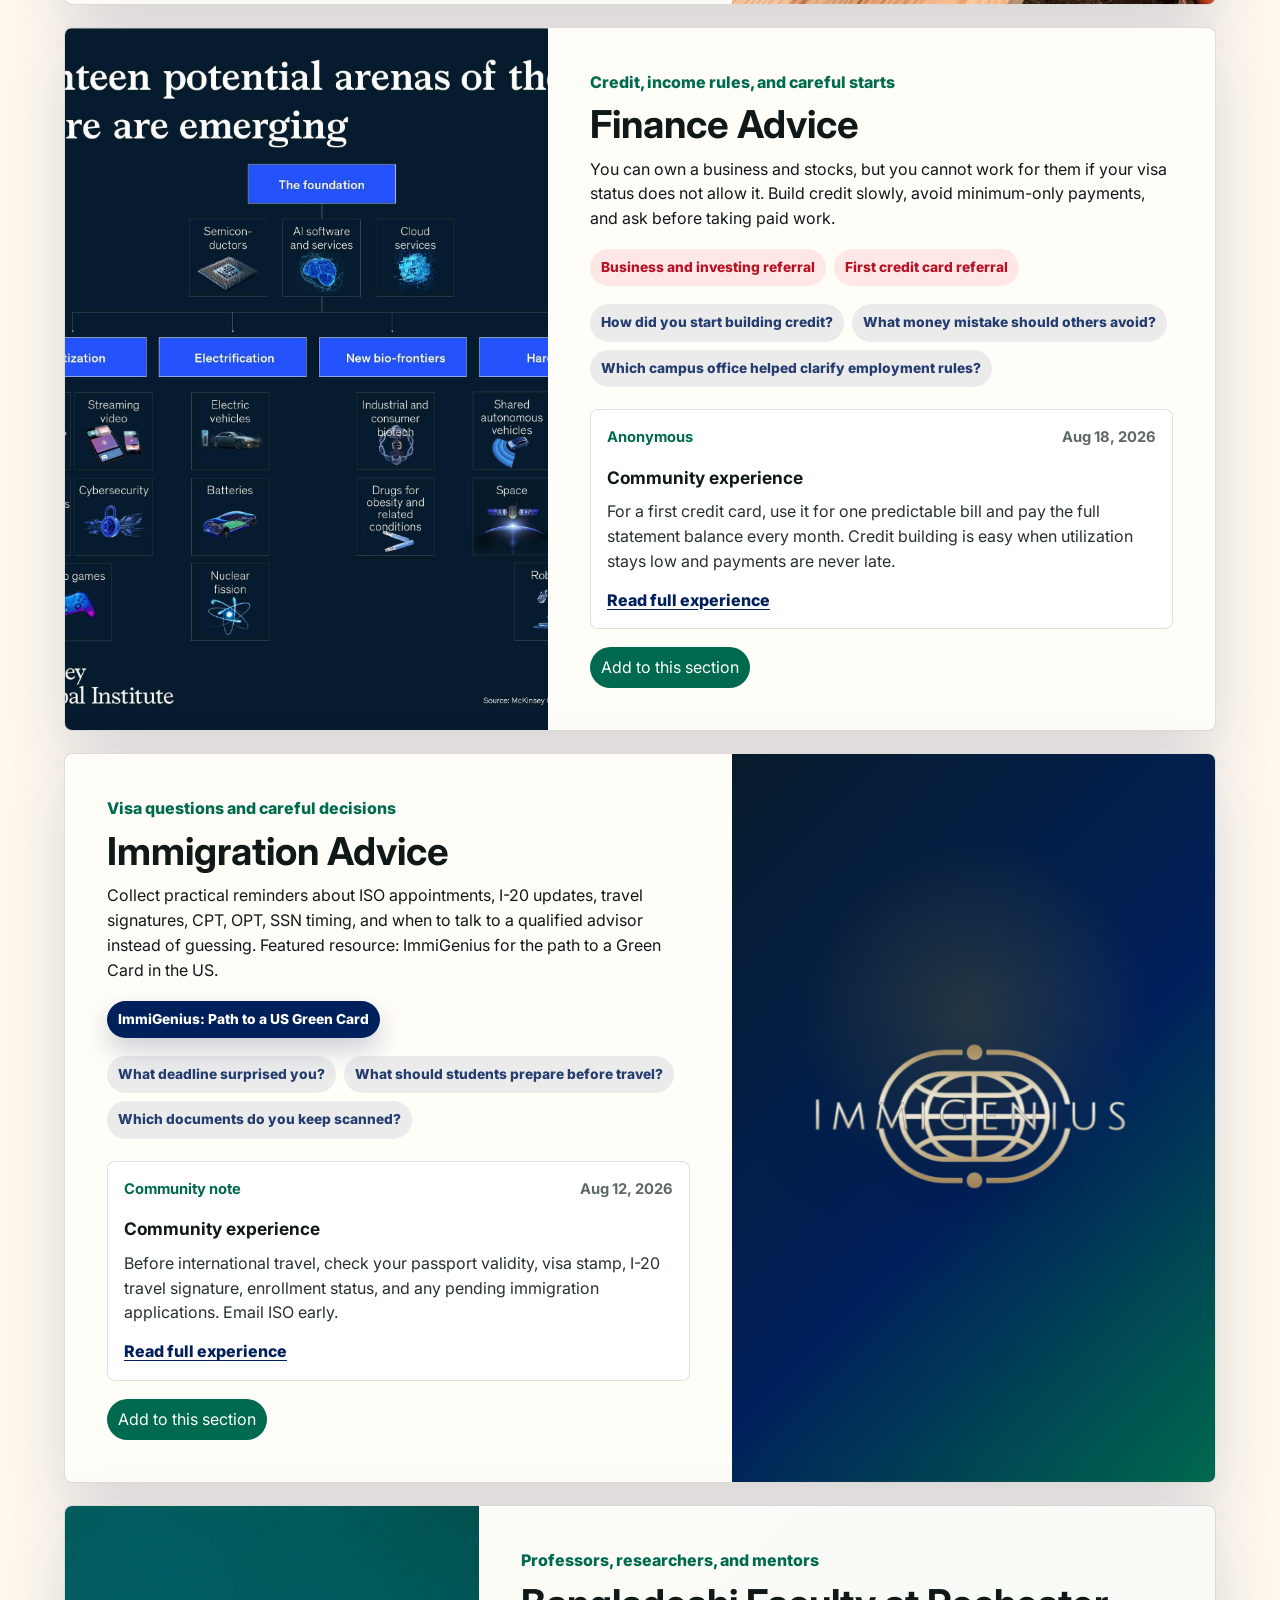
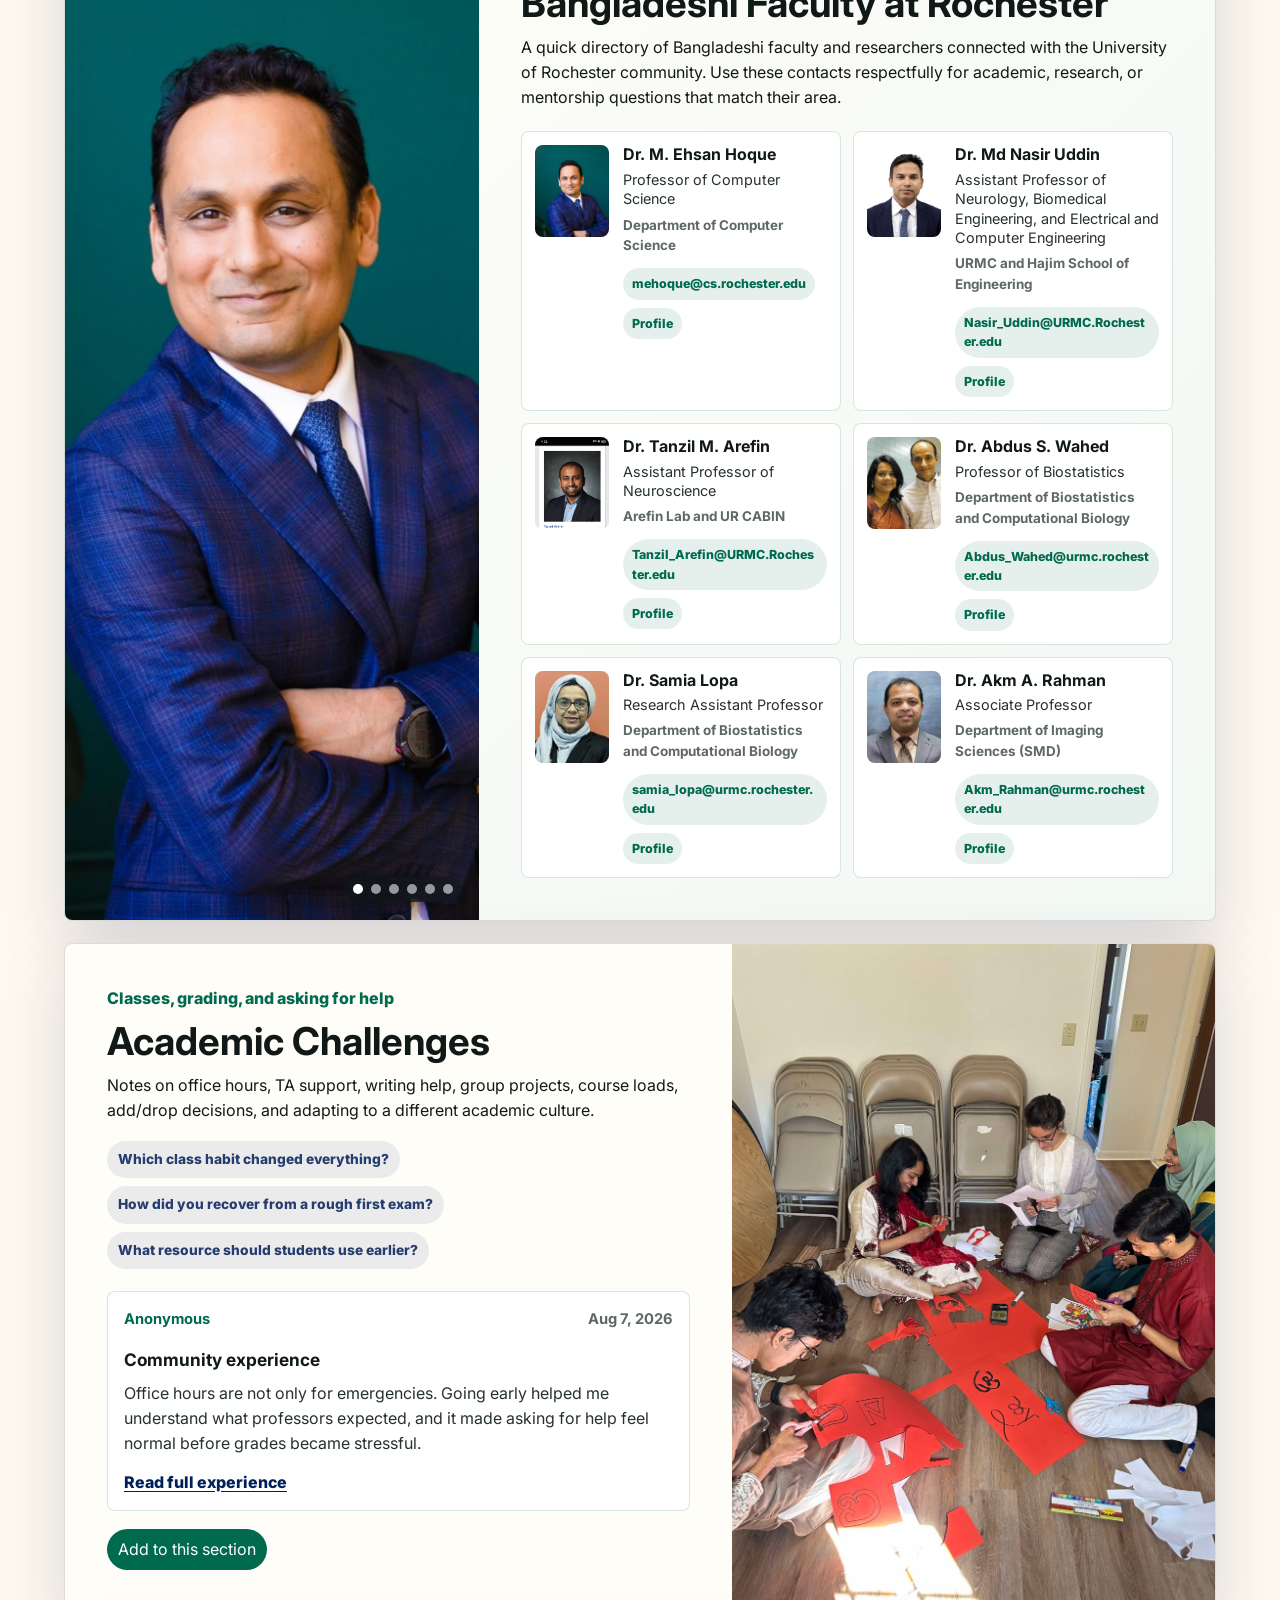
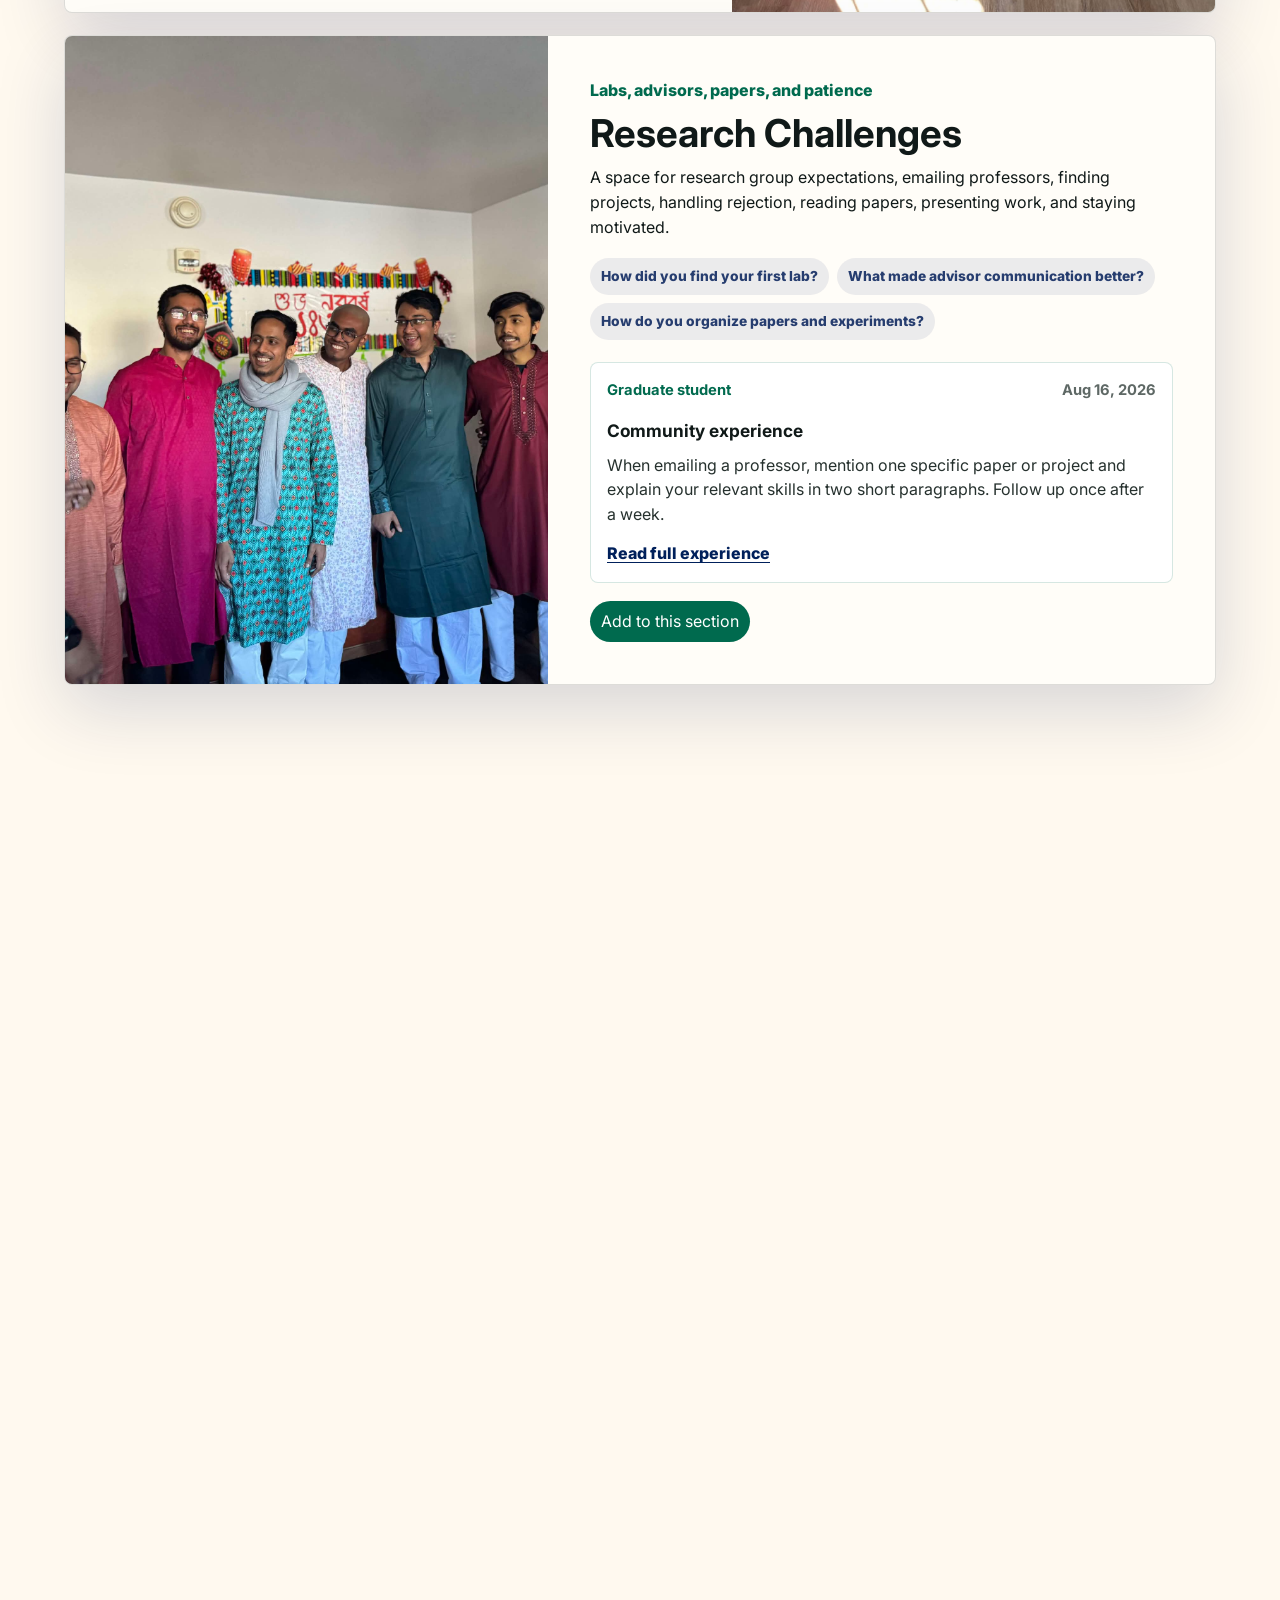
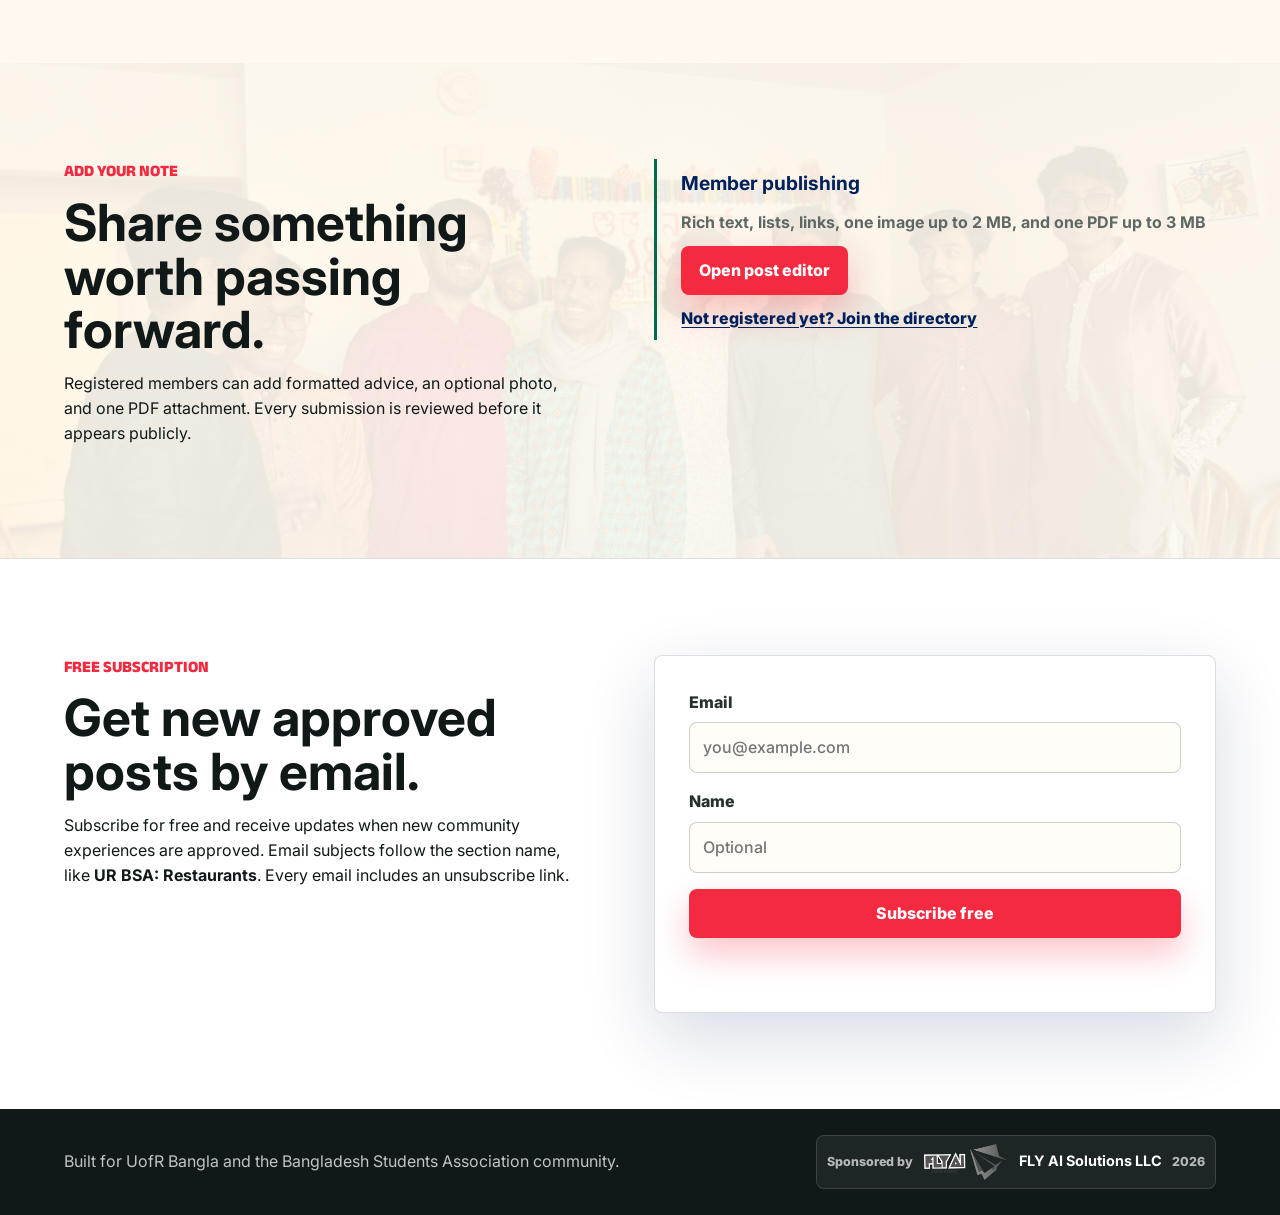
==== commit 6e7876c4: "Posts Quality updated" ====
--- a/index.html
+++ b/index.html
@@ -14,7 +14,7 @@
       href="https://fonts.googleapis.com/css2?family=Anek+Bangla:wght@500;600;700;800&family=Inter:wght@400;500;600;700;800&display=swap"
       rel="stylesheet"
     />
-    <link rel="stylesheet" href="assets/css/uofr-bangla.css?v=20260904-6" />
+    <link rel="stylesheet" href="assets/css/uofr-bangla.css?v=20260904-13" />
   </head>
   <body>
     <header class="topbar">
@@ -54,7 +54,7 @@
             so the next person arrives with fewer unknowns.
           </p>
           <div class="hero-actions">
-            <a class="button primary" href="#share">Post an experience</a>
+            <button class="button primary" type="button" data-open-post-editor>Post an experience</button>
             <a class="button secondary" href="#subscribe">Free updates</a>
             <a class="button secondary" href="register.html">Join directory</a>
             <a class="button secondary" href="directory.html">View directory</a>
@@ -115,57 +115,18 @@
       <section class="share-panel" id="share" aria-labelledby="share-title">
         <div>
           <p class="eyebrow">Add your note</p>
-          <h2 id="share-title">Post anonymously or credibly.</h2>
+          <h2 id="share-title">Share something worth passing forward.</h2>
           <p>
-            Pick a section, write what you wish someone had told you, and choose whether your name appears. Submissions
-            are also shown locally after sending.
+            Registered members can add formatted advice, an optional photo, and one PDF attachment. Every submission is
+            reviewed before it appears publicly.
           </p>
         </div>
-
-        <form class="experience-form" id="experienceForm">
-          <label>
-            Section
-            <select name="section" id="sectionSelect" required></select>
-          </label>
-
-          <div class="form-row">
-            <label>
-              Name
-              <input name="name" type="text" maxlength="80" placeholder="Your name or organization" />
-            </label>
-            <label>
-              Date
-              <input name="date" type="date" required />
-            </label>
-          </div>
-
-          <fieldset>
-            <legend>Posting style</legend>
-            <label class="radio-card">
-              <input type="radio" name="visibility" value="anonymous" checked />
-              <span>Anonymous</span>
-            </label>
-            <label class="radio-card">
-              <input type="radio" name="visibility" value="credible" />
-              <span>Credible</span>
-            </label>
-          </fieldset>
-
-          <label>
-            Experience
-            <textarea
-              name="experience"
-              rows="6"
-              minlength="20"
-              maxlength="1200"
-              placeholder="Share specific, kind, useful advice..."
-              required
-            ></textarea>
-          </label>
-
-          <button class="button primary" type="submit">Submit experience</button>
-          <p class="form-status" id="formStatus" role="status" aria-live="polite"></p>
-        </form>
+        <div class="share-entry">
+          <strong>Member publishing</strong>
+          <span>Rich text, lists, links, one image up to 2 MB, and one PDF up to 3 MB</span>
+          <button class="button primary" type="button" data-open-post-editor>Open post editor</button>
+          <a href="register.html">Not registered yet? Join the directory</a>
+        </div>
       </section>
 
       <section class="subscribe-panel" id="subscribe" aria-labelledby="subscribe-title">
@@ -192,6 +153,172 @@
       </section>
     </main>
 
+    <dialog class="post-editor-dialog" id="postEditorDialog" aria-labelledby="postEditorTitle">
+      <div class="post-editor-shell">
+        <header class="post-editor-header">
+          <div>
+            <p class="eyebrow">Member post</p>
+            <h2 id="postEditorTitle">Share an experience</h2>
+          </div>
+          <button class="icon-button" id="closePostEditor" type="button" aria-label="Close editor" title="Close editor">×</button>
+        </header>
+
+        <section class="post-access-gate" id="postAccessGate">
+          <h3>Verify your registered email</h3>
+          <p>Posting is available to members of the UofR Bangla directory.</p>
+          <form class="experience-form" id="postAccessForm">
+            <label>
+              Registered email
+              <input name="email" type="email" autocomplete="email" maxlength="180" required />
+            </label>
+            <button class="button primary" type="submit">Send access code</button>
+            <p class="form-status" id="postAccessStatus" role="status" aria-live="polite"></p>
+          </form>
+          <form class="experience-form" id="postVerifyForm" hidden>
+            <label>
+              Verification code
+              <input name="code" inputmode="numeric" autocomplete="one-time-code" minlength="4" maxlength="12" required />
+            </label>
+            <div class="editor-actions">
+              <button class="button primary" type="submit">Verify and continue</button>
+              <button class="button secondary" id="changePostEmail" type="button">Change email</button>
+            </div>
+            <p class="form-status" id="postVerifyStatus" role="status" aria-live="polite"></p>
+          </form>
+          <a class="text-action" href="register.html">Register for the community directory</a>
+        </section>
+
+        <section class="post-composer" id="postComposer" hidden>
+          <div class="verified-member-bar">
+            <span id="postMemberIdentity">Verified member</span>
+            <button class="text-action" id="changePostAccount" type="button">Use another account</button>
+          </div>
+
+          <form class="experience-form" id="experienceForm">
+            <label>
+              Post title
+              <input name="title" type="text" minlength="5" maxlength="140" placeholder="A clear summary of your experience" required />
+            </label>
+
+            <label>
+              Section
+              <select name="section" id="sectionSelect" required></select>
+            </label>
+
+            <div class="form-row">
+              <label>
+                Display name
+                <input name="name" type="text" maxlength="120" placeholder="Shown only for credible posts" />
+              </label>
+              <label>
+                Date
+                <input name="date" type="date" required />
+              </label>
+            </div>
+
+            <fieldset>
+              <legend>Posting style</legend>
+              <label class="radio-card">
+                <input type="radio" name="visibility" value="anonymous" checked />
+                <span>Anonymous</span>
+              </label>
+              <label class="radio-card">
+                <input type="radio" name="visibility" value="credible" />
+                <span>Credible</span>
+              </label>
+            </fieldset>
+
+            <label>
+              <span class="compose-label-row">
+                <span>Experience</span>
+                <small id="postCharacterCount">0 / 7,500</small>
+              </span>
+              <span class="post-rich-editor">
+                <span class="compose-toolbar" aria-label="Text formatting">
+                  <button type="button" data-post-format="bold" aria-label="Bold" title="Bold"><strong>B</strong></button>
+                  <button type="button" data-post-format="italic" aria-label="Italic" title="Italic"><em>I</em></button>
+                  <button type="button" data-post-format="insertUnorderedList" aria-label="Bulleted list" title="Bulleted list">• List</button>
+                  <button type="button" data-post-format="insertOrderedList" aria-label="Numbered list" title="Numbered list">1. List</button>
+                  <button type="button" data-post-format="createLink" aria-label="Add link" title="Add link">Link</button>
+                </span>
+                <span
+                  class="post-compose-box"
+                  id="postExperienceEditor"
+                  contenteditable="true"
+                  role="textbox"
+                  aria-multiline="true"
+                  aria-label="Experience"
+                  data-placeholder="Share specific, kind, useful advice..."
+                ></span>
+              </span>
+            </label>
+
+            <label>
+              Photo <small>Optional · JPEG, PNG, or WebP · maximum 2 MB</small>
+              <input name="image" id="postImage" type="file" accept="image/jpeg,image/png,image/webp" />
+            </label>
+            <div class="post-image-preview" id="postImagePreview" hidden>
+              <img alt="Selected post preview" />
+              <button class="button secondary compact-button" id="removePostImage" type="button">Remove photo</button>
+            </div>
+
+            <label>
+              PDF attachment <small>Optional · one PDF · maximum 3 MB</small>
+              <input name="attachment" id="postAttachment" type="file" accept="application/pdf,.pdf" />
+            </label>
+            <p class="attachment-selection" id="postAttachmentStatus" hidden></p>
+
+            <div class="editor-actions">
+              <button class="button primary" type="submit">Submit for review</button>
+              <button class="button secondary" id="savePostDraft" type="button">Save draft</button>
+              <button class="button secondary" id="clearPostDraft" type="button">Clear draft</button>
+            </div>
+            <p class="draft-note">Draft text is stored only in this browser tab and is cleared when the tab closes.</p>
+            <p class="form-status" id="formStatus" role="status" aria-live="polite"></p>
+          </form>
+        </section>
+      </div>
+    </dialog>
+
+    <dialog class="post-detail-dialog" id="postDetailDialog" aria-labelledby="postDetailTitle">
+      <article>
+        <header class="post-detail-header">
+          <div>
+            <p class="eyebrow" id="postDetailSection"></p>
+            <h2 id="postDetailTitle">Community experience</h2>
+            <div class="experience-meta" id="postDetailMeta"></div>
+          </div>
+          <button class="icon-button" id="closePostDetail" type="button" aria-label="Close full post" title="Close">×</button>
+        </header>
+        <div class="post-detail-body" id="postDetailBody"></div>
+      </article>
+    </dialog>
+
+    <aside class="storage-notice" id="storageNotice" aria-label="Cookie and browser storage notice" hidden>
+      <p><strong>Cookies & storage</strong> We use essential browser storage for verified access, session drafts, and preferences. We do not use advertising cookies.</p>
+      <div>
+        <button class="button secondary compact-button" id="openStorageDetails" type="button">Details</button>
+        <button class="button primary compact-button" id="acceptStorageNotice" type="button">Got it</button>
+      </div>
+    </aside>
+
+    <dialog class="storage-dialog" id="storageDialog" aria-labelledby="storageTitle">
+      <div>
+        <header class="post-editor-header">
+          <h2 id="storageTitle">Cookies & browser storage</h2>
+          <button class="icon-button" id="closeStorageDetails" type="button" aria-label="Close storage details" title="Close">×</button>
+        </header>
+        <p>This website does not use advertising or analytics cookies.</p>
+        <ul>
+          <li><strong>Local storage:</strong> remembers verified directory access and your notice preference on this device.</li>
+          <li><strong>Session storage:</strong> keeps post drafts in the current tab and admin access in the admin panel.</li>
+          <li><strong>Submitted content:</strong> posts and image or PDF attachment locations are stored in the community database after submission and remain pending until moderation.</li>
+          <li><strong>External services:</strong> Google Fonts may receive standard connection data when fonts load. External links open only when selected.</li>
+        </ul>
+        <button class="button primary" id="acceptStorageDetails" type="button">Acknowledge</button>
+      </div>
+    </dialog>
+
     <footer class="footer">
       <p>Built for UofR Bangla and the Bangladesh Students Association community.</p>
       <a class="sponsor" href="https://flyai.online" target="_blank" rel="noopener">
@@ -202,9 +329,8 @@
       </a>
     </footer>
 
-    <script>
-      window.UR_BANGLA_API_BASE = window.UR_BANGLA_API_BASE || "https://jerin-api.flyai.online/x006";
-    </script>
-    <script src="assets/js/uofr-bangla.js?v=20260904-2" defer></script>
+    <script src="assets/js/api-config.js?v=20260904-1"></script>
+    <script src="assets/js/privacy.js?v=20260904-2" defer></script>
+    <script src="assets/js/uofr-bangla.js?v=20260904-7" defer></script>
   </body>
 </html>
--- a/assets/css/uofr-bangla.css
+++ b/assets/css/uofr-bangla.css
@@ -15,6 +15,10 @@
   box-sizing: border-box;
 }
 
+[hidden] {
+  display: none !important;
+}
+
 html {
   scroll-behavior: smooth;
 }
@@ -691,6 +695,8 @@
 }
 
 .experience-card {
+  display: grid;
+  gap: 10px;
   border: 1px solid rgba(0, 106, 78, 0.16);
   border-radius: 8px;
   background: #fff;
@@ -698,9 +704,93 @@
   overflow-wrap: anywhere;
 }
 
+.experience-card h4 {
+  margin: 0;
+  color: var(--ink);
+  font-size: 1.08rem;
+  line-height: 1.3;
+}
+
+.experience-thumbnail {
+  width: 100%;
+  height: 150px;
+  border-radius: 6px;
+  object-fit: cover;
+}
+
+.experience-card .experience-excerpt {
+  display: -webkit-box;
+  margin: 0;
+  overflow: hidden;
+  color: #26312e;
+  -webkit-box-orient: vertical;
+  -webkit-line-clamp: 3;
+}
+
+.experience-card-actions {
+  display: flex;
+  flex-wrap: wrap;
+  align-items: center;
+  justify-content: space-between;
+  gap: 10px;
+  padding-top: 4px;
+}
+
+.attachment-badge,
+.attachment-selection {
+  width: fit-content;
+  border-radius: 999px;
+  background: rgba(0, 32, 91, 0.08);
+  color: var(--blue);
+  padding: 5px 9px;
+  font-size: 0.78rem;
+  font-weight: 800;
+  overflow-wrap: anywhere;
+}
+
+.attachment-selection {
+  margin: -6px 0 0;
+}
+
 .experience-card p {
   margin-bottom: 0;
   color: #26312e;
+}
+
+.experience-image {
+  width: 100%;
+  max-height: 340px;
+  margin-bottom: 14px;
+  border-radius: 6px;
+  object-fit: cover;
+}
+
+.experience-content {
+  color: #26312e;
+  overflow-wrap: anywhere;
+}
+
+.experience-content p,
+.experience-content ul,
+.experience-content ol {
+  margin: 0 0 10px;
+}
+
+.experience-content > :last-child {
+  margin-bottom: 0;
+}
+
+.experience-content a {
+  color: var(--blue);
+  font-weight: 800;
+}
+
+.post-submitter {
+  display: block;
+  margin: -2px 0 12px;
+  color: var(--muted);
+  font-weight: 700;
+  overflow-wrap: anywhere;
 }
 
 .experience-meta {
@@ -721,10 +811,13 @@
 
 .mini-action {
   display: inline-flex;
+  border: 0;
   margin-top: 18px;
   background: var(--green);
   color: #fff;
+  font: inherit;
   text-decoration: none;
+  cursor: pointer;
 }
 
 .share-panel,
@@ -750,6 +843,300 @@
   position: sticky;
   top: 110px;
   align-self: start;
+}
+
+.share-entry {
+  display: grid;
+  justify-items: start;
+  gap: 11px;
+  border-left: 3px solid var(--green);
+  padding: 10px 0 10px 24px;
+}
+
+.share-entry strong {
+  color: var(--blue);
+  font-size: 1.2rem;
+}
+
+.share-entry span {
+  color: var(--muted);
+  font-weight: 700;
+}
+
+.share-entry a,
+.text-action {
+  border: 0;
+  background: transparent;
+  color: var(--blue);
+  padding: 0;
+  font: inherit;
+  font-weight: 800;
+  text-decoration: underline;
+  text-underline-offset: 3px;
+  cursor: pointer;
+}
+
+.post-editor-dialog,
+.storage-dialog {
+  width: min(920px, calc(100% - 28px));
+  max-height: calc(100dvh - 28px);
+  border: 0;
+  border-radius: 8px;
+  background: #fff;
+  padding: 0;
+  color: var(--ink);
+  box-shadow: 0 28px 90px rgba(0, 32, 91, 0.3);
+}
+
+.post-detail-dialog {
+  width: 100vw;
+  max-width: none;
+  height: 100dvh;
+  max-height: none;
+  margin: 0;
+  border: 0;
+  background: var(--paper);
+  padding: 0;
+  color: var(--ink);
+}
+
+.post-detail-dialog::backdrop {
+  background: rgba(7, 16, 22, 0.82);
+}
+
+.post-detail-dialog > article {
+  width: min(920px, 100%);
+  min-height: 100%;
+  margin: 0 auto;
+  background: #fff;
+  padding: clamp(24px, 6vw, 72px);
+}
+
+.post-detail-header {
+  display: flex;
+  align-items: flex-start;
+  justify-content: space-between;
+  gap: 24px;
+  border-bottom: 1px solid var(--line);
+  padding-bottom: 22px;
+}
+
+.post-detail-header h2 {
+  max-width: 760px;
+  margin: 4px 0 12px;
+  color: var(--ink);
+  font-size: clamp(2rem, 5vw, 4.2rem);
+  line-height: 1.05;
+}
+
+.post-detail-body {
+  padding-top: clamp(24px, 5vw, 48px);
+}
+
+.post-detail-body .experience-content {
+  font-size: 1.06rem;
+  line-height: 1.75;
+}
+
+.post-detail-image {
+  width: 100%;
+  max-height: 560px;
+  margin-bottom: 28px;
+  border-radius: 8px;
+  object-fit: contain;
+  background: rgba(0, 32, 91, 0.04);
+}
+
+.attachment-download {
+  display: inline-flex;
+  margin-top: 28px;
+  border: 1px solid rgba(0, 32, 91, 0.18);
+  border-radius: 8px;
+  background: var(--blue);
+  color: #fff;
+  padding: 11px 14px;
+  font-weight: 800;
+  text-decoration: none;
+  overflow-wrap: anywhere;
+}
+
+.post-editor-dialog::backdrop,
+.storage-dialog::backdrop {
+  background: rgba(7, 16, 22, 0.7);
+  backdrop-filter: blur(5px);
+}
+
+.post-editor-shell,
+.storage-dialog > div {
+  padding: clamp(18px, 4vw, 34px);
+}
+
+.post-editor-header {
+  display: flex;
+  align-items: flex-start;
+  justify-content: space-between;
+  gap: 18px;
+  margin-bottom: 20px;
+}
+
+.post-editor-header h2,
+.post-access-gate h3 {
+  margin: 0;
+  color: var(--ink);
+}
+
+.post-editor-header h2 {
+  font-size: clamp(1.65rem, 4vw, 2.5rem);
+}
+
+.icon-button {
+  display: grid;
+  flex: 0 0 40px;
+  width: 40px;
+  height: 40px;
+  place-items: center;
+  border: 1px solid var(--line);
+  border-radius: 6px;
+  background: #fff;
+  color: var(--ink);
+  font: inherit;
+  font-size: 1.6rem;
+  line-height: 1;
+  cursor: pointer;
+}
+
+.post-access-gate {
+  max-width: 620px;
+}
+
+.post-access-gate > p {
+  color: var(--muted);
+}
+
+.post-access-gate .experience-form {
+  margin: 18px 0 12px;
+  box-shadow: none;
+}
+
+.verified-member-bar,
+.editor-actions,
+.storage-notice,
+.storage-notice > div {
+  display: flex;
+  flex-wrap: wrap;
+  align-items: center;
+  gap: 10px;
+}
+
+.verified-member-bar {
+  justify-content: space-between;
+  margin-bottom: 12px;
+  border: 1px solid rgba(0, 106, 78, 0.18);
+  border-radius: 8px;
+  background: rgba(0, 106, 78, 0.06);
+  padding: 10px 12px;
+  color: var(--green);
+  font-weight: 800;
+}
+
+.post-composer .experience-form {
+  padding: clamp(16px, 3vw, 26px);
+  box-shadow: none;
+}
+
+.post-rich-editor {
+  display: block;
+  overflow: hidden;
+  border: 1px solid rgba(16, 25, 24, 0.2);
+  border-radius: 8px;
+  background: #fffdf8;
+}
+
+.post-rich-editor:focus-within {
+  border-color: var(--green);
+  box-shadow: 0 0 0 4px rgba(0, 106, 78, 0.14);
+}
+
+.post-compose-box {
+  display: block;
+  min-height: 190px;
+  max-height: 360px;
+  overflow: auto;
+  padding: 14px;
+  color: #26312e;
+  font-weight: 500;
+  line-height: 1.6;
+  outline: 0;
+}
+
+.post-compose-box:empty::before {
+  color: #78817f;
+  content: attr(data-placeholder);
+  pointer-events: none;
+}
+
+.post-compose-box ul,
+.post-compose-box ol {
+  margin: 8px 0;
+  padding-left: 24px;
+}
+
+.post-image-preview {
+  display: grid;
+  grid-template-columns: minmax(0, 1fr) auto;
+  align-items: end;
+  gap: 12px;
+}
+
+.post-image-preview[hidden] {
+  display: none;
+}
+
+.post-image-preview img {
+  width: min(100%, 420px);
+  max-height: 260px;
+  border-radius: 6px;
+  object-fit: cover;
+}
+
+.draft-note {
+  margin: -6px 0 0;
+  color: var(--muted);
+  font-size: 0.8rem;
+  font-weight: 700;
+}
+
+.storage-notice {
+  position: fixed;
+  z-index: 40;
+  right: 18px;
+  bottom: 18px;
+  justify-content: space-between;
+  width: min(650px, calc(100% - 36px));
+  border: 1px solid rgba(255, 255, 255, 0.18);
+  border-radius: 8px;
+  background: #13201e;
+  color: #fff;
+  padding: 14px 16px;
+  box-shadow: 0 18px 55px rgba(0, 0, 0, 0.3);
+}
+
+.storage-notice[hidden] {
+  display: none;
+}
+
+.storage-notice p {
+  flex: 1 1 360px;
+  margin: 0;
+  font-size: 0.88rem;
+}
+
+.storage-dialog {
+  width: min(680px, calc(100% - 28px));
+}
+
+.storage-dialog li + li {
+  margin-top: 10px;
 }
 
 .experience-form,
@@ -1448,6 +1835,12 @@
   font-size: 1.35rem;
 }
 
+.admin-post-author {
+  margin: -5px 0 10px;
+  color: var(--green);
+  font-weight: 800;
+}
+
 .admin-post p {
   color: #26312e;
   overflow-wrap: anywhere;
@@ -1642,6 +2035,10 @@
   font-size: 0.78rem;
   font-weight: 700;
   text-align: right;
+}
+
+.compose-label-row small.is-over-limit {
+  color: #9d1020;
 }
 
 .compose-editor {
@@ -2151,10 +2548,76 @@
     line-height: 1.45;
   }
 
+  .experience-image {
+    max-height: 240px;
+  }
+
   .experience-meta {
     display: grid;
     gap: 2px;
     font-size: 0.84rem;
+  }
+
+  .share-entry {
+    border-top: 3px solid var(--green);
+    border-left: 0;
+    padding: 18px 0 0;
+  }
+
+  .post-editor-dialog,
+  .storage-dialog {
+    width: calc(100% - 16px);
+    max-height: calc(100dvh - 16px);
+  }
+
+  .post-detail-dialog > article {
+    padding: 20px 16px 38px;
+  }
+
+  .post-detail-header {
+    gap: 12px;
+  }
+
+  .post-detail-header h2 {
+    font-size: 2rem;
+  }
+
+  .post-detail-image {
+    max-height: 360px;
+  }
+
+  .attachment-download {
+    width: 100%;
+    justify-content: center;
+  }
+
+  .post-editor-shell,
+  .storage-dialog > div {
+    padding: 16px;
+  }
+
+  .post-composer .experience-form,
+  .post-access-gate .experience-form {
+    padding: 14px;
+  }
+
+  .editor-actions .button {
+    flex: 1 1 100%;
+  }
+
+  .post-image-preview {
+    grid-template-columns: 1fr;
+  }
+
+  .storage-notice {
+    right: 8px;
+    bottom: 8px;
+    width: calc(100% - 16px);
+  }
+
+  .storage-notice > div,
+  .storage-notice .button {
+    flex: 1 1 auto;
   }
 
   .sponsor {
